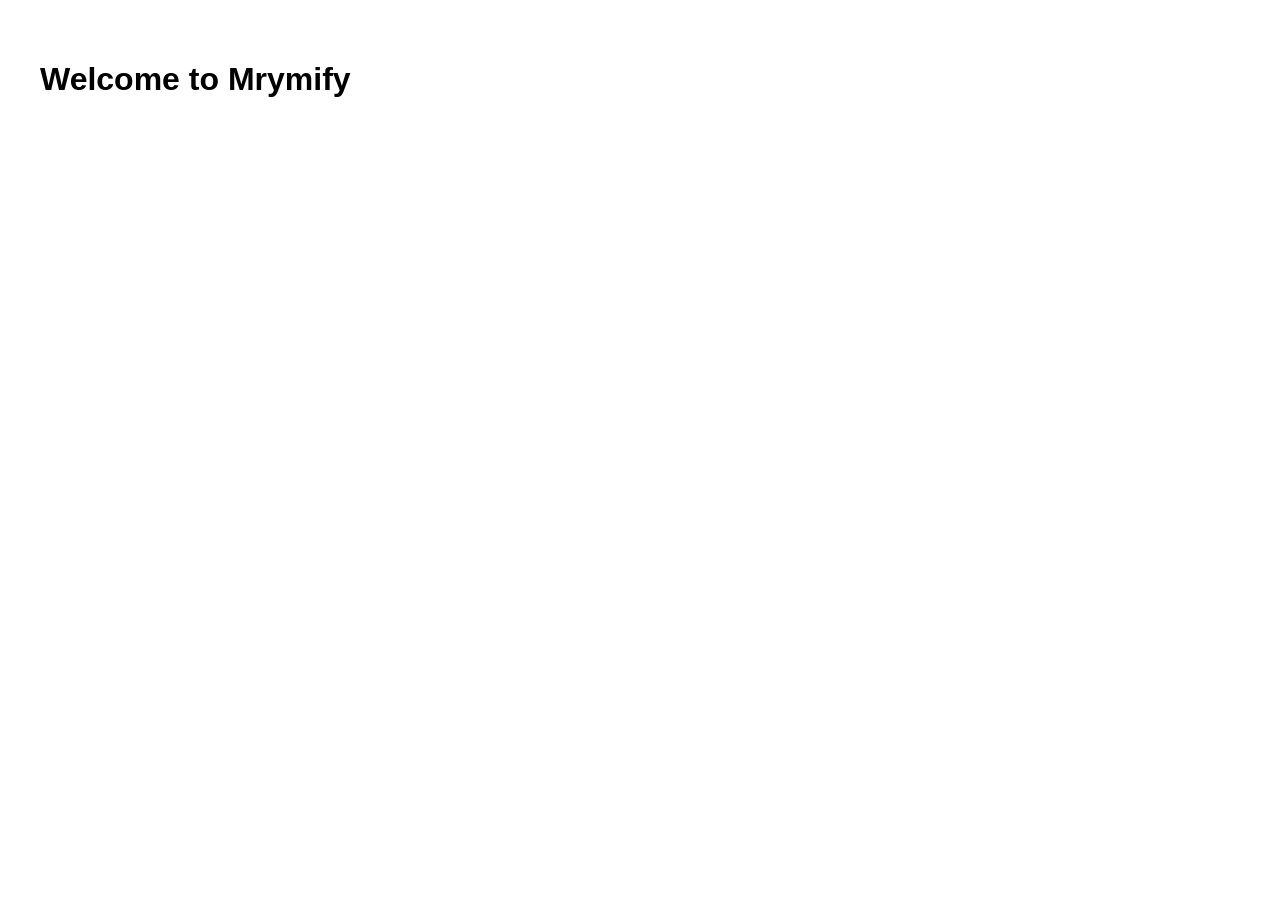
==== index.html @ 19f140ef "initial website structure" ====
<!DOCTYPE html>
<html lang="en">
<head>
    <meta charset="UTF-8">
    <meta name="viewport" content="width=device-width, initial-scale=1.0">
    <title>Mrymify</title>

    <link rel="stylesheet" href="css/style.css">
</head>

<body>

    <h1>Welcome to Mrymify</h1>

    <script src="js/main.js"></script>
</body>
</html>
---- css/style.css ----
body {
    font-family: Arial, sans-serif;
    margin: 0;
    padding: 40px;
}
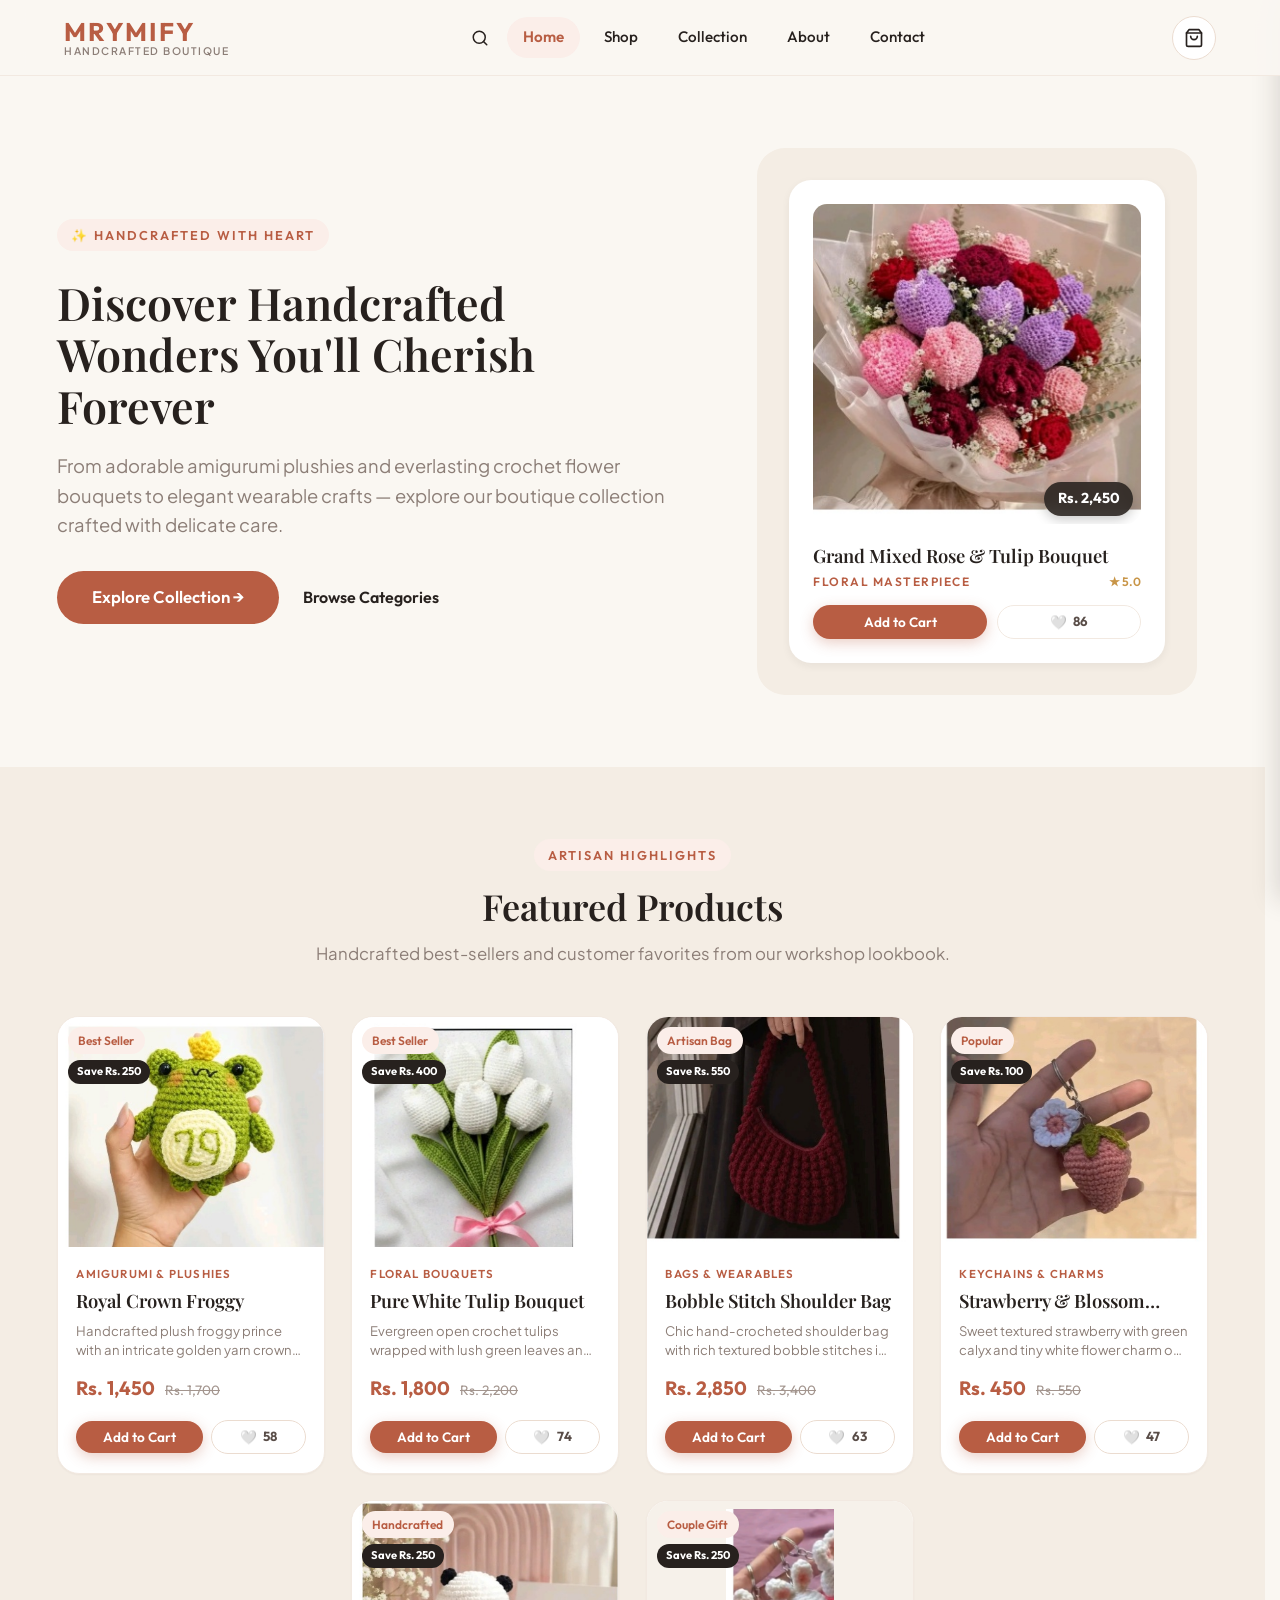
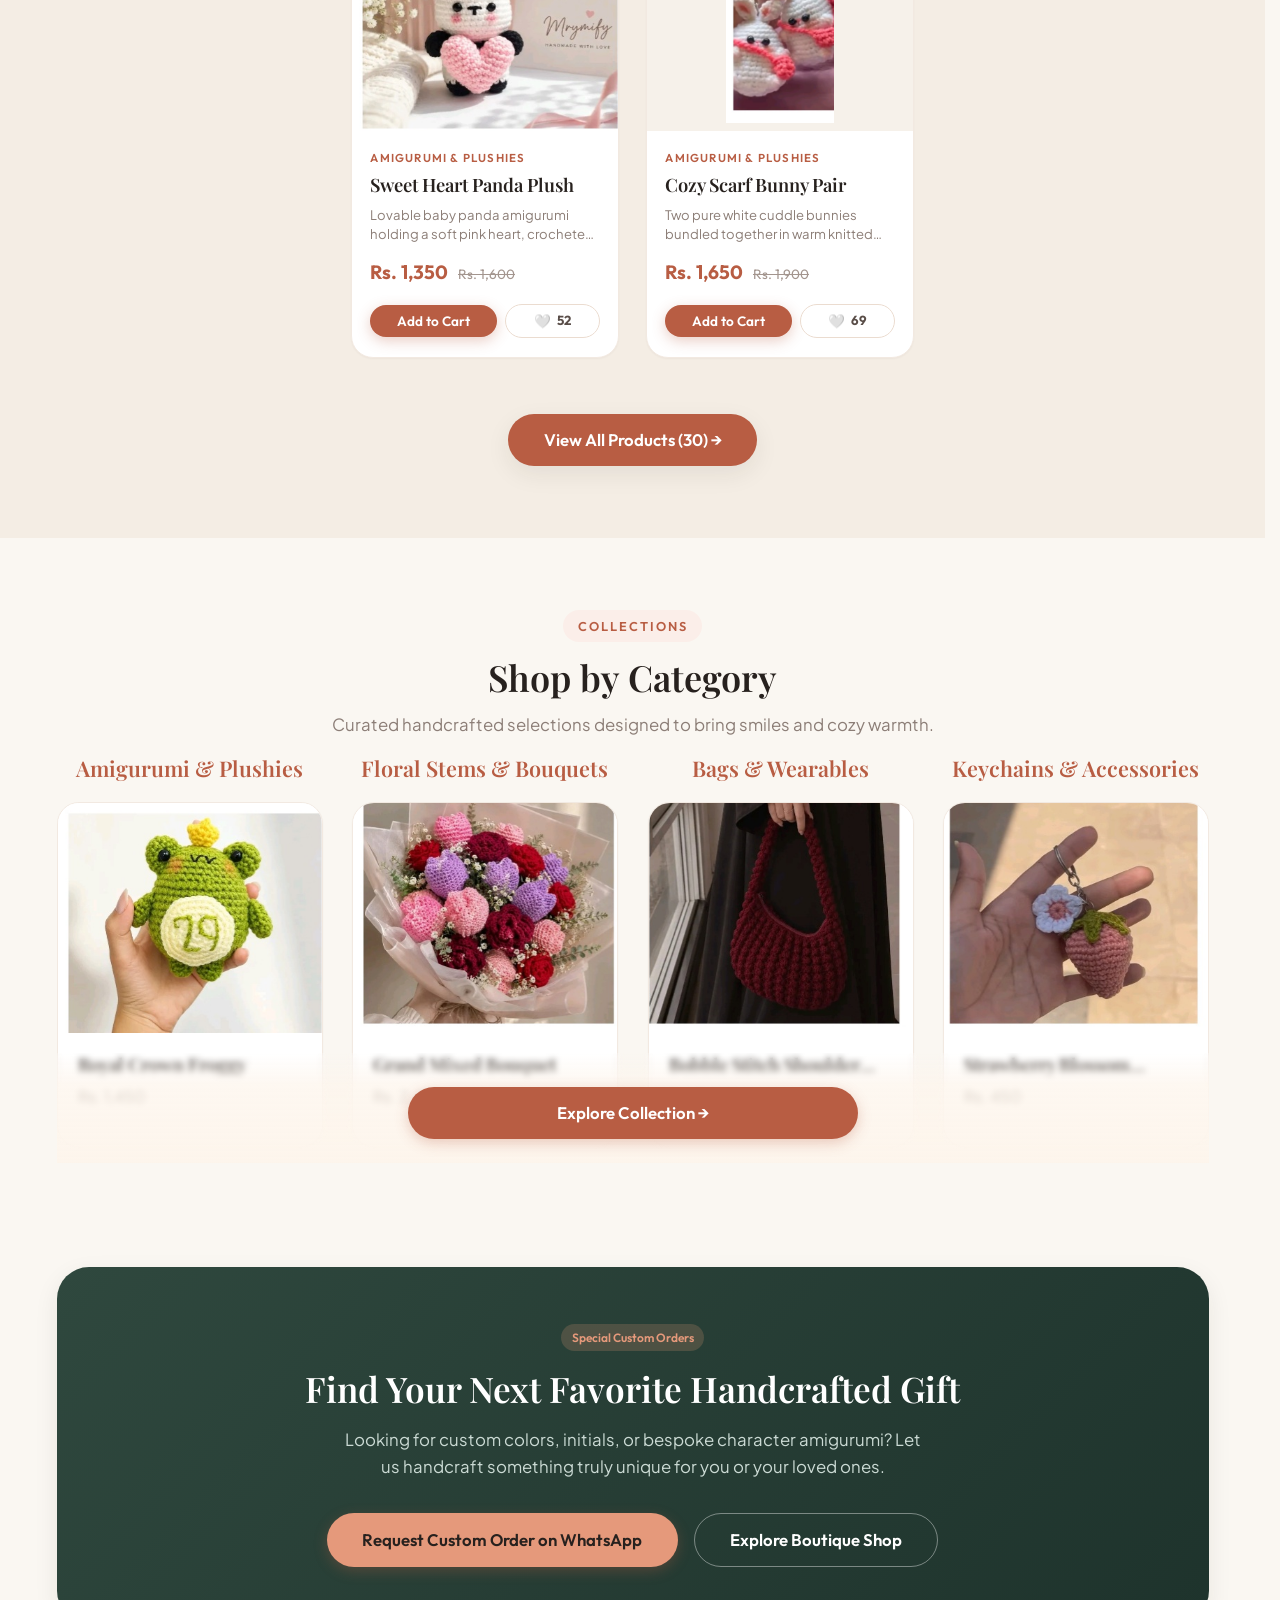
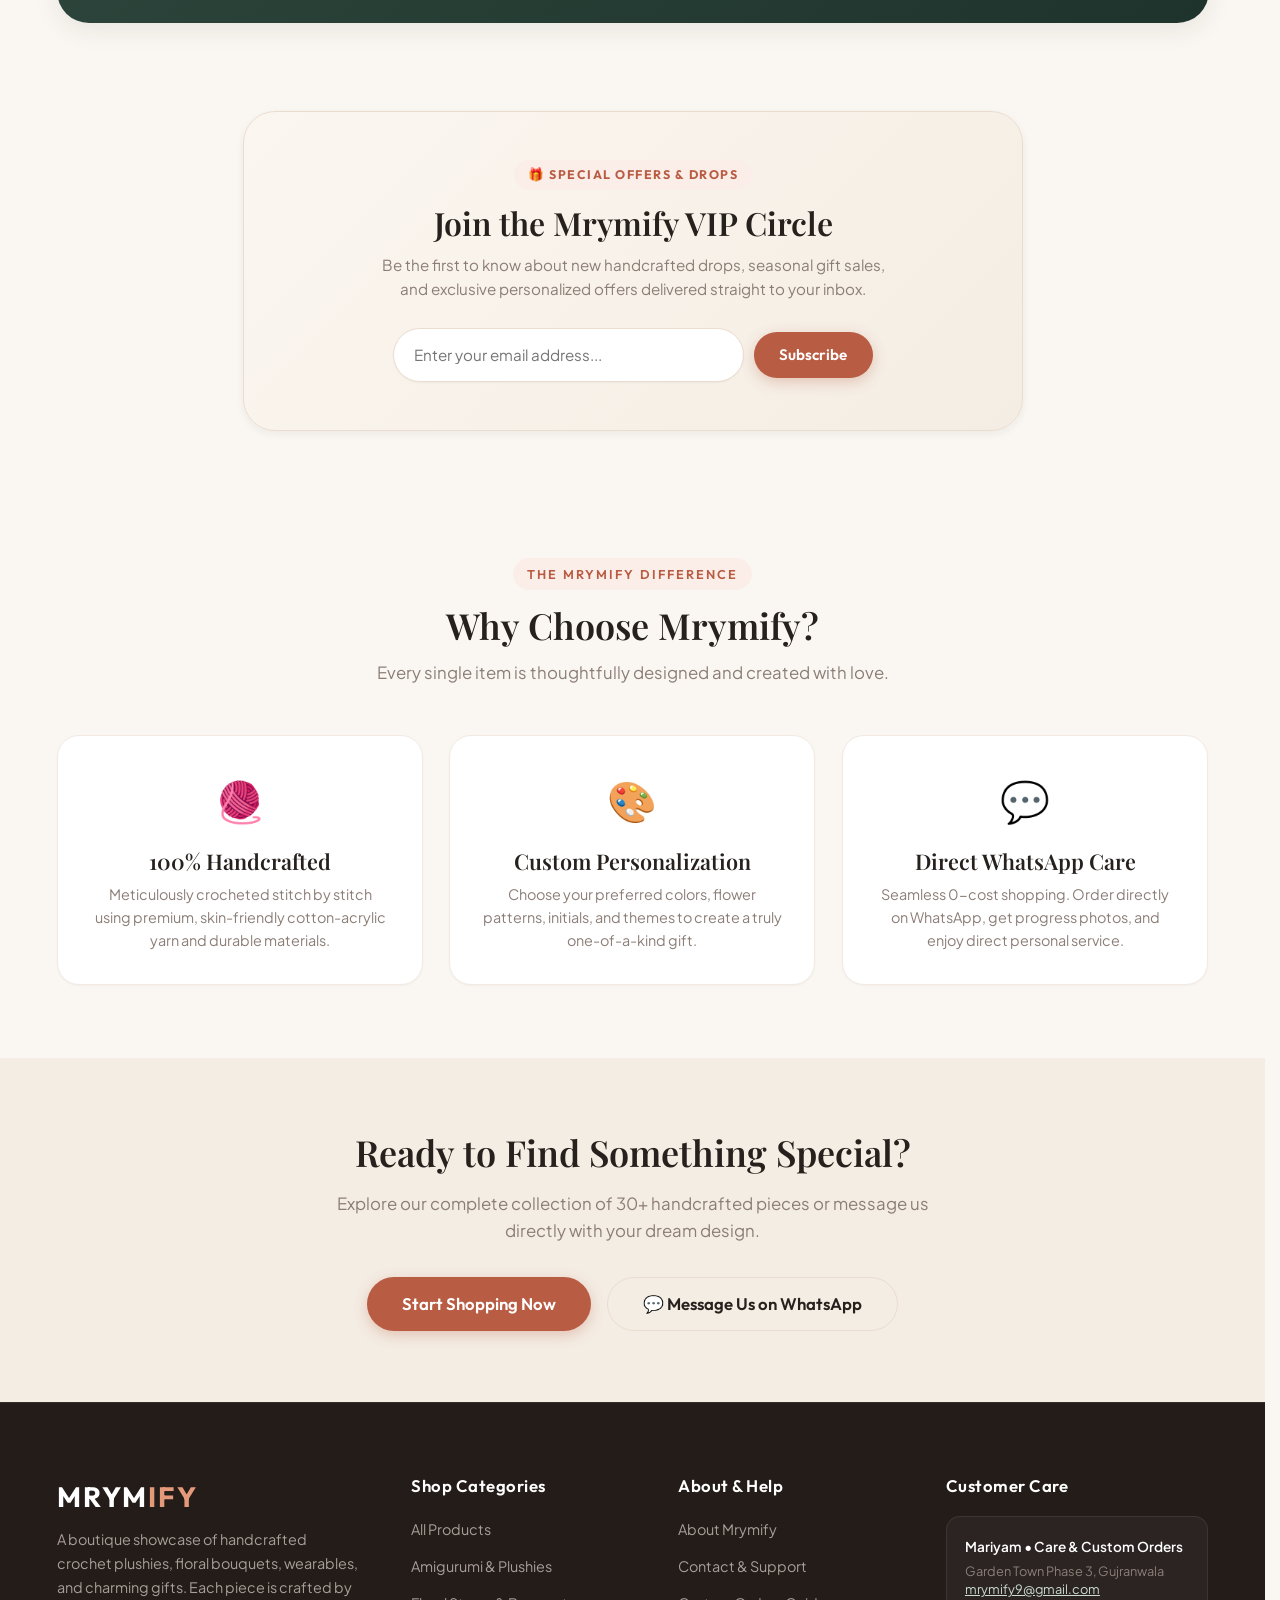
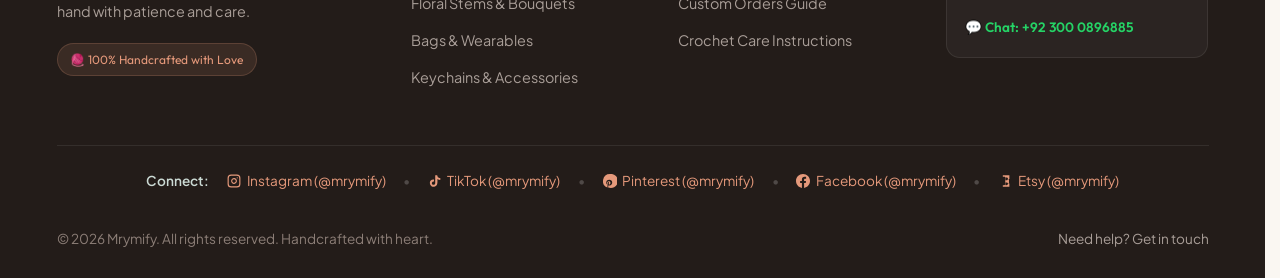
==== commit 9a977d88: "Complete Mrymify Boutique website: 30 handcrafted products, responsive catalog, cart & checkout, dyn" ====
--- a/index.html
+++ b/index.html
@@ -3,15 +3,494 @@
 <head>
     <meta charset="UTF-8">
     <meta name="viewport" content="width=device-width, initial-scale=1.0">
-    <title>Mrymify</title>
-
+    <meta name="description" content="Mrymify - Handcrafted boutique featuring crochet plushies, amigurumi, floral bouquets, wearable accessories, and charming handmade gifts.">
+    <title>Mrymify | Handcrafted Boutique & Crochet Art</title>
+
+    <!-- Google Fonts Preconnect -->
+    <link rel="preconnect" href="https://fonts.googleapis.com">
+    <link rel="preconnect" href="https://fonts.gstatic.com" crossorigin>
+    <link href="https://fonts.googleapis.com/css2?family=Outfit:wght@400;500;600;700&family=Playfair+Display:ital,wght@0,500;0,600;0,700;1,400&family=Plus+Jakarta+Sans:wght@400;500;600;700&display=swap" rel="stylesheet">
+
+    <!-- Stylesheets -->
     <link rel="stylesheet" href="css/style.css">
+    <link rel="stylesheet" href="css/navbar.css">
 </head>
-
 <body>
 
-    <h1>Welcome to Mrymify</h1>
-
+    <!-- Shared Navigation Bar (Mounted via js/components/navbar.js) -->
+    <div id="navbar-container"></div>
+
+    <!-- Main Content Area -->
+    <main id="main-content" class="site-main">
+
+        <!-- =================================================================
+             1. Hero Section (Details on Left, Showcase Product on Right)
+             ================================================================= -->
+        <section id="hero-section" class="section hero-skeleton" aria-label="Hero Introduction">
+            <div class="container">
+                <div class="hero-grid">
+                    <!-- Left: Details & Actions -->
+                    <div class="hero-text-content">
+                        <span class="section-tag">✨ Handcrafted with Heart</span>
+                        <h1 class="section-title font-heading" style="font-size: 2.8rem; line-height: 1.15; margin: 0.75rem 0 1.25rem;">
+                            Discover Handcrafted Wonders You'll Cherish Forever
+                        </h1>
+                        <p class="section-description" style="font-size: 1.15rem; margin-bottom: 2rem;">
+                            From adorable amigurumi plushies and everlasting crochet flower bouquets to elegant wearable crafts &mdash;  explore our boutique collection crafted with delicate care.
+                        </p>
+                        <div class="hero-actions" style="display: flex; gap: 1.5rem; align-items: center; flex-wrap: wrap;">
+                            <a href="shop.html" class="btn btn-primary btn-lg" style="box-shadow: none;">Explore Collection &rarr;</a>
+                            <a href="#categories-section" style="font-family: var(--font-brand); font-weight: 600; color: var(--color-text-main); text-decoration: none; transition: color 0.2s;" onmouseover="this.style.color='var(--color-primary)'" onmouseout="this.style.color='var(--color-text-main)'">Browse Categories</a>
+                        </div>
+                    </div>
+
+                    <!-- Right: Showcase Product Spotlight -->
+                    <div class="hero-showcase-container">
+                        <div class="hero-showcase-card" style="background-color: var(--color-surface-soft); border: none; box-shadow: none; padding: 2rem; border-radius: 28px;">
+                            
+                            <!-- Injected Product (Expanded to fill the container) -->
+                            <div style="background-color: var(--color-surface); border-radius: var(--radius-lg); padding: 1.5rem; box-shadow: var(--shadow-sm); width: 100%;">
+                                <div class="showcase-image-frame" style="border-radius: var(--radius-md); margin-bottom: 1.25rem; height: 320px;">
+                                    <img 
+                                        src="images/products/09_Grand_Mixed_Rose_Tulip_Bouquet.png" 
+                                        alt="Grand Mixed Rose & Tulip Bouquet" 
+                                        class="showcase-image" 
+                                        width="378" 
+                                        height="332"
+                                    />
+                                    <div class="showcase-price-floating" style="bottom: 8px; right: 8px; font-size: 0.9rem;">Rs. 2,450</div>
+                                </div>
+                                <div class="showcase-content" style="padding: 0;">
+                                    <h3 class="showcase-title" style="font-size: 1.15rem; margin-bottom: 0.25rem;">Grand Mixed Rose & Tulip Bouquet</h3>
+                                    <div style="display: flex; justify-content: space-between; align-items: center; margin-bottom: 0.85rem;">
+                                        <span class="showcase-category" style="margin: 0;">Floral Masterpiece</span>
+                                        <span class="showcase-rating" style="font-size: 0.75rem;">★ 5.0</span>
+                                    </div>
+                                    <div class="showcase-actions">
+                                        <button class="btn btn-primary btn-sm" onclick="MrymifyProducts.handleAddToCart('prod-09')">
+                                            Add to Cart
+                                        </button>
+                                        <button class="btn btn-outline btn-sm btn-like" data-like-btn="prod-09" onclick="MrymifyProducts.handleLike('prod-09', event)" title="Like product" style="border-color: var(--color-border-light);">
+                                            <span class="heart-icon">🤍</span>
+                                            <span class="like-count">86</span>
+                                        </button>
+                                    </div>
+                                </div>
+                            </div>
+
+                        </div>
+                    </div>
+                </div>
+            </div>
+        </section>
+
+        <!-- =================================================================
+             2. Featured Products Section (Last 2 Centered in the Middle)
+             ================================================================= -->
+        <section id="featured-products-section" class="section section-soft" aria-label="Featured Products">
+            <div class="container">
+                <div class="section-header">
+                    <span class="section-tag">Artisan Highlights</span>
+                    <h2 class="section-title">Featured Products</h2>
+                    <p class="section-description">
+                        Handcrafted best-sellers and customer favorites from our workshop lookbook.
+                    </p>
+                </div>
+
+                <!-- Featured Products Grid (Centered Alignment for Last Two Products) -->
+                <div class="featured-products-grid">
+                    <!-- Product 1: Royal Crown Froggy -->
+                    <article class="product-card" data-category="amigurumi" data-id="prod-01">
+                        <div class="product-card-img-wrap">
+                            <img src="images/products/01_Royal_Crown_Froggy.png" alt="Royal Crown Froggy" class="product-card-img" width="378" height="331" loading="lazy" />
+                            <div class="product-card-badges">
+                                <span class="badge badge-primary">Best Seller</span>
+                                <span class="product-discount-badge">Save Rs. 250</span>
+                            </div>
+                        </div>
+                        <div class="product-card-content">
+                            <span class="product-card-category">Amigurumi & Plushies</span>
+                            <h3 class="product-card-title">Royal Crown Froggy</h3>
+                            <p class="product-card-desc">Handcrafted plush froggy prince with an intricate golden yarn crown and adorable rosy cheeks.</p>
+                            <div class="product-card-pricing">
+                                <span class="product-price-current">Rs. 1,450</span>
+                                <span class="product-price-original">Rs. 1,700</span>
+                            </div>
+                            <div class="product-card-actions">
+                                <button class="btn btn-primary btn-sm btn-add-cart" onclick="MrymifyProducts.handleAddToCart('prod-01')">
+                                    <span>Add to Cart</span>
+                                </button>
+                                <button class="btn btn-outline btn-sm btn-like" data-like-btn="prod-01" onclick="MrymifyProducts.handleLike('prod-01', event)" title="Like product">
+                                    <span class="heart-icon">🤍</span>
+                                    <span class="like-count">58</span>
+                                </button>
+                            </div>
+                        </div>
+                    </article>
+
+                    <!-- Product 2: Pure White Tulip Bouquet -->
+                    <article class="product-card" data-category="floral" data-id="prod-07">
+                        <div class="product-card-img-wrap">
+                            <img src="images/products/07_Pure_White_Tulip_Bouquet.png" alt="Pure White Tulip Bouquet" class="product-card-img" width="378" height="331" loading="lazy" />
+                            <div class="product-card-badges">
+                                <span class="badge badge-primary">Best Seller</span>
+                                <span class="product-discount-badge">Save Rs. 400</span>
+                            </div>
+                        </div>
+                        <div class="product-card-content">
+                            <span class="product-card-category">Floral Bouquets</span>
+                            <h3 class="product-card-title">Pure White Tulip Bouquet</h3>
+                            <p class="product-card-desc">Evergreen open crochet tulips wrapped with lush green leaves and tied with elegant satin ribbon.</p>
+                            <div class="product-card-pricing">
+                                <span class="product-price-current">Rs. 1,800</span>
+                                <span class="product-price-original">Rs. 2,200</span>
+                            </div>
+                            <div class="product-card-actions">
+                                <button class="btn btn-primary btn-sm btn-add-cart" onclick="MrymifyProducts.handleAddToCart('prod-07')">
+                                    <span>Add to Cart</span>
+                                </button>
+                                <button class="btn btn-outline btn-sm btn-like" data-like-btn="prod-07" onclick="MrymifyProducts.handleLike('prod-07', event)" title="Like product">
+                                    <span class="heart-icon">🤍</span>
+                                    <span class="like-count">74</span>
+                                </button>
+                            </div>
+                        </div>
+                    </article>
+
+                    <!-- Product 3: Bobble Stitch Shoulder Bag -->
+                    <article class="product-card" data-category="wearables" data-id="prod-15">
+                        <div class="product-card-img-wrap">
+                            <img src="images/products/15_Bobble_Stitch_Shoulder_Bag.png" alt="Bobble Stitch Shoulder Bag" class="product-card-img" width="378" height="332" loading="lazy" />
+                            <div class="product-card-badges">
+                                <span class="badge badge-primary">Artisan Bag</span>
+                                <span class="product-discount-badge">Save Rs. 550</span>
+                            </div>
+                        </div>
+                        <div class="product-card-content">
+                            <span class="product-card-category">Bags & Wearables</span>
+                            <h3 class="product-card-title">Bobble Stitch Shoulder Bag</h3>
+                            <p class="product-card-desc">Chic hand-crocheted shoulder bag with rich textured bobble stitches in warm terracotta brown.</p>
+                            <div class="product-card-pricing">
+                                <span class="product-price-current">Rs. 2,850</span>
+                                <span class="product-price-original">Rs. 3,400</span>
+                            </div>
+                            <div class="product-card-actions">
+                                <button class="btn btn-primary btn-sm btn-add-cart" onclick="MrymifyProducts.handleAddToCart('prod-15')">
+                                    <span>Add to Cart</span>
+                                </button>
+                                <button class="btn btn-outline btn-sm btn-like" data-like-btn="prod-15" onclick="MrymifyProducts.handleLike('prod-15', event)" title="Like product">
+                                    <span class="heart-icon">🤍</span>
+                                    <span class="like-count">63</span>
+                                </button>
+                            </div>
+                        </div>
+                    </article>
+
+                    <!-- Product 4: Strawberry & Blossom Keyring -->
+                    <article class="product-card" data-category="keychains" data-id="prod-20">
+                        <div class="product-card-img-wrap">
+                            <img src="images/products/20_Strawberry_Blossom_Keyring.png" alt="Strawberry & Blossom Keyring" class="product-card-img" width="378" height="332" loading="lazy" />
+                            <div class="product-card-badges">
+                                <span class="badge badge-primary">Popular</span>
+                                <span class="product-discount-badge">Save Rs. 100</span>
+                            </div>
+                        </div>
+                        <div class="product-card-content">
+                            <span class="product-card-category">Keychains & Charms</span>
+                            <h3 class="product-card-title">Strawberry & Blossom Keyring</h3>
+                            <p class="product-card-desc">Sweet textured strawberry with green calyx and tiny white flower charm on a gold keyring.</p>
+                            <div class="product-card-pricing">
+                                <span class="product-price-current">Rs. 450</span>
+                                <span class="product-price-original">Rs. 550</span>
+                            </div>
+                            <div class="product-card-actions">
+                                <button class="btn btn-primary btn-sm btn-add-cart" onclick="MrymifyProducts.handleAddToCart('prod-20')">
+                                    <span>Add to Cart</span>
+                                </button>
+                                <button class="btn btn-outline btn-sm btn-like" data-like-btn="prod-20" onclick="MrymifyProducts.handleLike('prod-20', event)" title="Like product">
+                                    <span class="heart-icon">🤍</span>
+                                    <span class="like-count">47</span>
+                                </button>
+                            </div>
+                        </div>
+                    </article>
+
+                    <!-- Product 5: Sweet Heart Panda Plush (Centered in Middle of Row 2) -->
+                    <article class="product-card" data-category="amigurumi" data-id="prod-02">
+                        <div class="product-card-img-wrap">
+                            <img src="images/products/02_Sweet_Heart_Panda_Plush.png" alt="Sweet Heart Panda Plush" class="product-card-img" width="378" height="331" loading="lazy" />
+                            <div class="product-card-badges">
+                                <span class="badge badge-primary">Handcrafted</span>
+                                <span class="product-discount-badge">Save Rs. 250</span>
+                            </div>
+                        </div>
+                        <div class="product-card-content">
+                            <span class="product-card-category">Amigurumi & Plushies</span>
+                            <h3 class="product-card-title">Sweet Heart Panda Plush</h3>
+                            <p class="product-card-desc">Lovable baby panda amigurumi holding a soft pink heart, crocheted using skin-friendly yarn.</p>
+                            <div class="product-card-pricing">
+                                <span class="product-price-current">Rs. 1,350</span>
+                                <span class="product-price-original">Rs. 1,600</span>
+                            </div>
+                            <div class="product-card-actions">
+                                <button class="btn btn-primary btn-sm btn-add-cart" onclick="MrymifyProducts.handleAddToCart('prod-02')">
+                                    <span>Add to Cart</span>
+                                </button>
+                                <button class="btn btn-outline btn-sm btn-like" data-like-btn="prod-02" onclick="MrymifyProducts.handleLike('prod-02', event)" title="Like product">
+                                    <span class="heart-icon">🤍</span>
+                                    <span class="like-count">52</span>
+                                </button>
+                            </div>
+                        </div>
+                    </article>
+
+                    <!-- Product 6: Cozy Scarf Bunny Pair (Centered in Middle of Row 2) -->
+                    <article class="product-card" data-category="amigurumi" data-id="prod-06">
+                        <div class="product-card-img-wrap">
+                            <img src="images/products/06_Cozy_Scarf_Bunny_Pair.png" alt="Cozy Scarf Bunny Pair" class="product-card-img" width="252" height="498" loading="lazy" />
+                            <div class="product-card-badges">
+                                <span class="badge badge-primary">Couple Gift</span>
+                                <span class="product-discount-badge">Save Rs. 250</span>
+                            </div>
+                        </div>
+                        <div class="product-card-content">
+                            <span class="product-card-category">Amigurumi & Plushies</span>
+                            <h3 class="product-card-title">Cozy Scarf Bunny Pair</h3>
+                            <p class="product-card-desc">Two pure white cuddle bunnies bundled together in warm knitted winter scarves.</p>
+                            <div class="product-card-pricing">
+                                <span class="product-price-current">Rs. 1,650</span>
+                                <span class="product-price-original">Rs. 1,900</span>
+                            </div>
+                            <div class="product-card-actions">
+                                <button class="btn btn-primary btn-sm btn-add-cart" onclick="MrymifyProducts.handleAddToCart('prod-06')">
+                                    <span>Add to Cart</span>
+                                </button>
+                                <button class="btn btn-outline btn-sm btn-like" data-like-btn="prod-06" onclick="MrymifyProducts.handleLike('prod-06', event)" title="Like product">
+                                    <span class="heart-icon">🤍</span>
+                                    <span class="like-count">69</span>
+                                </button>
+                            </div>
+                        </div>
+                    </article>
+                </div>
+
+                <!-- "View All Products &rarr;" Button Under Featured Section -->
+                <div style="text-align: center; margin-top: 3.5rem;">
+                    <a href="shop.html" class="btn btn-primary btn-lg" style="box-shadow: var(--shadow-md);">
+                        <span>View All Products (30) &rarr;</span>
+                    </a>
+                </div>
+            </div>
+        </section>
+
+        <!-- =================================================================
+             3. Collections Theme (Tabbed Gallery)
+             ================================================================= -->
+        <section id="categories-section" class="section" aria-label="Shop by Category">
+            <div class="container">
+                <div class="section-header" style="margin-bottom: 1rem;">
+                    <span class="section-tag">Collections</span>
+                    <h2 class="section-title">Shop by Category</h2>
+                    <p class="section-description">
+                        Curated handcrafted selections designed to bring smiles and cozy warmth.
+                    </p>
+                </div>
+
+                <div class="collections-teaser-wrapper" style="position: relative; overflow: hidden; padding-bottom: 1rem;">
+                    <div class="category-grid" style="display: grid; grid-template-columns: repeat(auto-fit, minmax(240px, 1fr)); gap: 30px;">
+                        
+                        <!-- Col 1: Amigurumi -->
+                        <div class="category-teaser-col">
+                            <h3 class="category-teaser-title" style="text-align: center; font-family: var(--font-heading); color: var(--color-primary); font-size: 1.35rem; margin-bottom: 1.25rem;">Amigurumi & Plushies</h3>
+                            <article class="product-card">
+                                <div class="product-card-img-wrap">
+                                    <img src="images/products/01_Royal_Crown_Froggy.png" class="product-card-img" alt="Amigurumi" />
+                                </div>
+                                <div class="product-card-content" style="padding: 1.25rem;">
+                                    <h4 class="product-card-title">Royal Crown Froggy</h4>
+                                    <div class="product-card-pricing">Rs. 1,450</div>
+                                </div>
+                            </article>
+                        </div>
+                        
+                        <!-- Col 2: Floral -->
+                        <div class="category-teaser-col">
+                            <h3 class="category-teaser-title" style="text-align: center; font-family: var(--font-heading); color: var(--color-primary); font-size: 1.35rem; margin-bottom: 1.25rem;">Floral Stems & Bouquets</h3>
+                            <article class="product-card">
+                                <div class="product-card-img-wrap">
+                                    <img src="images/products/09_Grand_Mixed_Rose_Tulip_Bouquet.png" class="product-card-img" alt="Floral" />
+                                </div>
+                                <div class="product-card-content" style="padding: 1.25rem;">
+                                    <h4 class="product-card-title">Grand Mixed Bouquet</h4>
+                                    <div class="product-card-pricing">Rs. 2,450</div>
+                                </div>
+                            </article>
+                        </div>
+                        
+                        <!-- Col 3: Wearables -->
+                        <div class="category-teaser-col">
+                            <h3 class="category-teaser-title" style="text-align: center; font-family: var(--font-heading); color: var(--color-primary); font-size: 1.35rem; margin-bottom: 1.25rem;">Bags & Wearables</h3>
+                            <article class="product-card">
+                                <div class="product-card-img-wrap">
+                                    <img src="images/products/15_Bobble_Stitch_Shoulder_Bag.png" class="product-card-img" alt="Wearables" />
+                                </div>
+                                <div class="product-card-content" style="padding: 1.25rem;">
+                                    <h4 class="product-card-title">Bobble Stitch Shoulder Bag</h4>
+                                    <div class="product-card-pricing">Rs. 2,850</div>
+                                </div>
+                            </article>
+                        </div>
+                        
+                        <!-- Col 4: Keychains -->
+                        <div class="category-teaser-col">
+                            <h3 class="category-teaser-title" style="text-align: center; font-family: var(--font-heading); color: var(--color-primary); font-size: 1.35rem; margin-bottom: 1.25rem;">Keychains & Accessories</h3>
+                            <article class="product-card">
+                                <div class="product-card-img-wrap">
+                                    <img src="images/products/20_Strawberry_Blossom_Keyring.png" class="product-card-img" alt="Keychains" />
+                                </div>
+                                <div class="product-card-content" style="padding: 1.25rem;">
+                                    <h4 class="product-card-title">Strawberry Blossom Keyring</h4>
+                                    <div class="product-card-pricing">Rs. 450</div>
+                                </div>
+                            </article>
+                        </div>
+
+                    </div>
+
+                    <!-- Unified Global Blur Overlay -->
+                    <a href="categories.html" class="global-blur-overlay">
+                        <span class="btn btn-primary btn-lg explore-btn-wide">Explore Collection &rarr;</span>
+                    </a>
+                </div>
+            </div>
+        </section>
+
+        <!-- =================================================================
+             4. Promotional Banner (Special Custom Orders)
+             ================================================================= -->
+        <section id="promotional-banner" class="section" style="padding: 2rem 0;" aria-label="Special Promotion">
+            <div class="container">
+                <div style="background: linear-gradient(135deg, var(--color-secondary) 0%, #1e332c 100%); color: #ffffff; border-radius: var(--radius-xl); padding: 3.5rem 2.5rem; text-align: center; box-shadow: var(--shadow-md);">
+                    <span class="badge" style="background: rgba(229, 153, 123, 0.2); color: var(--color-accent); margin-bottom: 1rem;">Special Custom Orders</span>
+                    <h2 class="font-heading" style="color: #ffffff; font-size: 2.2rem; margin-bottom: 1rem;">
+                        Find Your Next Favorite Handcrafted Gift
+                    </h2>
+                    <p style="color: #cbdad4; max-width: 580px; margin: 0 auto 2rem; font-size: 1.05rem;">
+                        Looking for custom colors, initials, or bespoke character amigurumi? Let us handcraft something truly unique for you or your loved ones.
+                    </p>
+                    <div style="display: flex; gap: 1rem; justify-content: center; flex-wrap: wrap;">
+                        <a href="https://wa.me/923000896885?text=Hello%20Mariyam!%20I%20want%20to%20order%20a%20custom%20crochet%20item%20from%20Mrymify." target="_blank" rel="noopener noreferrer" class="btn btn-primary btn-lg" style="background-color: var(--color-accent); color: #27211e;">
+                            Request Custom Order on WhatsApp
+                        </a>
+                        <a href="shop.html" class="btn btn-outline btn-lg" style="border-color: rgba(255,255,255,0.4); color: #ffffff;">
+                            Explore Boutique Shop
+                        </a>
+                    </div>
+                </div>
+            </div>
+        </section>
+
+        <!-- =================================================================
+             5. VIP Newsletter & Offers Signup Box (Email Collector)
+             ================================================================= -->
+        <section class="section newsletter-section" aria-label="Newsletter Subscription">
+            <div class="container">
+                <div class="newsletter-card">
+                    <span class="newsletter-badge">🎁  Special Offers & Drops</span>
+                    <h2 class="font-heading newsletter-title">Join the Mrymify VIP Circle</h2>
+                    <p class="newsletter-desc">
+                        Be the first to know about new handcrafted drops, seasonal gift sales, and exclusive personalized offers delivered straight to your inbox.
+                    </p>
+                    <form id="newsletter-form" class="newsletter-form">
+                        <input 
+                            type="email" 
+                            id="newsletter-email" 
+                            class="newsletter-input" 
+                            placeholder="Enter your email address..." 
+                            required 
+                        />
+                        <button type="submit" class="btn btn-primary newsletter-btn">
+                            <span>Subscribe</span>
+                        </button>
+                    </form>
+                    <div id="newsletter-msg" class="newsletter-success-msg">
+                        ✨ Thank you! You're on the VIP list. Welcome to Mrymify!
+                    </div>
+                </div>
+            </div>
+        </section>
+
+        <!-- =================================================================
+             6. Why Choose Mrymify (Trust Section)
+             ================================================================= -->
+        <section id="why-choose-us" class="section" aria-label="Why Choose Mrymify">
+            <div class="container">
+                <div class="section-header">
+                    <span class="section-tag">The Mrymify Difference</span>
+                    <h2 class="section-title">Why Choose Mrymify?</h2>
+                    <p class="section-description">
+                        Every single item is thoughtfully designed and created with love.
+                    </p>
+                </div>
+
+                <div class="products-grid" style="grid-template-columns: repeat(auto-fit, minmax(280px, 1fr));">
+                    <div class="product-card" style="padding: 2rem; text-align: center; align-items: center;">
+                        <span style="font-size: 2.5rem; margin-bottom: 1rem;">🧶</span>
+                        <h3 class="font-heading" style="font-size: 1.35rem; margin-bottom: 0.5rem;">100% Handcrafted</h3>
+                        <p style="font-size: 0.9rem; color: var(--color-text-muted); line-height: 1.6;">
+                            Meticulously crocheted stitch by stitch using premium, skin-friendly cotton-acrylic yarn and durable materials.
+                        </p>
+                    </div>
+                    <div class="product-card" style="padding: 2rem; text-align: center; align-items: center;">
+                        <span style="font-size: 2.5rem; margin-bottom: 1rem;">🎨</span>
+                        <h3 class="font-heading" style="font-size: 1.35rem; margin-bottom: 0.5rem;">Custom Personalization</h3>
+                        <p style="font-size: 0.9rem; color: var(--color-text-muted); line-height: 1.6;">
+                            Choose your preferred colors, flower patterns, initials, and themes to create a truly one-of-a-kind gift.
+                        </p>
+                    </div>
+                    <div class="product-card" style="padding: 2rem; text-align: center; align-items: center;">
+                        <span style="font-size: 2.5rem; margin-bottom: 1rem;">💬</span>
+                        <h3 class="font-heading" style="font-size: 1.35rem; margin-bottom: 0.5rem;">Direct WhatsApp Care</h3>
+                        <p style="font-size: 0.9rem; color: var(--color-text-muted); line-height: 1.6;">
+                            Seamless 0-cost shopping. Order directly on WhatsApp, get progress photos, and enjoy direct personal service.
+                        </p>
+                    </div>
+                </div>
+            </div>
+        </section>
+
+        <!-- =================================================================
+             7. Call to Action
+             ================================================================= -->
+        <section id="call-to-action" class="section section-soft" style="text-align: center;" aria-label="Call to Action">
+            <div class="container">
+                <div style="max-width: 620px; margin: 0 auto;">
+                    <h2 class="section-title font-heading" style="margin-bottom: 1rem;">Ready to Find Something Special?</h2>
+                    <p class="section-description" style="margin-bottom: 2rem;">
+                        Explore our complete collection of 30+ handcrafted pieces or message us directly with your dream design.
+                    </p>
+                    <div style="display: flex; gap: 1rem; justify-content: center; flex-wrap: wrap;">
+                        <a href="shop.html" class="btn btn-primary btn-lg">Start Shopping Now</a>
+                        <a href="https://wa.me/923000896885?text=Hello%20Mariyam!%20I%20have%20an%20inquiry%20about%20your%20handcrafted%20pieces." target="_blank" rel="noopener noreferrer" class="btn btn-outline btn-lg">
+                            💬 Message Us on WhatsApp
+                        </a>
+                    </div>
+                </div>
+            </div>
+        </section>
+
+    </main>
+
+    <!-- Shared Footer (Mounted via js/components/footer.js) -->
+    <div id="footer-container"></div>
+
+    <!-- Scripts -->
+    <script src="js/components/navbar.js"></script>
+    <script src="js/components/footer.js"></script>
+    <script src="js/products.js"></script>
     <script src="js/main.js"></script>
 </body>
-</html>+</html>
+
+
+
--- a/css/style.css
+++ b/css/style.css
@@ -1,5 +1,1099 @@
+/* ==========================================================================
+   MRYMIFY - Global Design System & Styles
+   Artisanal Handcrafted Boutique E-Commerce
+   ========================================================================== */
+
+@import url('https://fonts.googleapis.com/css2?family=Outfit:wght@400;500;600;700&family=Playfair+Display:ital,wght@0,500;0,600;0,700;1,400&family=Plus+Jakarta+Sans:wght@400;500;600;700&display=swap');
+
+:root {
+    /* Color Palette */
+    --color-primary: #b85d43;          /* Warm Terracotta */
+    --color-primary-hover: #a04e36;
+    --color-primary-light: #fbeee9;
+    --color-primary-faint: rgba(184, 93, 67, 0.08);
+
+    --color-secondary: #2f483e;        /* Deep Eucalyptus Pine */
+    --color-secondary-hover: #22372f;
+    --color-secondary-light: #edf3f0;
+
+    --color-accent: #e5997b;           /* Soft Apricot / Peach */
+    --color-gold: #c89547;
+
+    /* Backgrounds & Surfaces */
+    --color-bg: #faf7f2;               /* Warm Linen Ivory */
+    --color-surface: #ffffff;
+    --color-surface-soft: #f4ede4;
+    --color-surface-alt: #fdfbf8;
+
+    /* Typography Colors */
+    --color-text-main: #27211e;        /* Deep Espresso */
+    --color-text-body: #594d48;
+    --color-text-muted: #8c7e77;
+    --color-text-light: #fefdfb;
+
+    /* Borders & Dividers */
+    --color-border: #ebdcd0;
+    --color-border-light: #f2e9e1;
+
+    /* Typography Families */
+    --font-heading: 'Playfair Display', Georgia, serif;
+    --font-brand: 'Outfit', sans-serif;
+    --font-body: 'Plus Jakarta Sans', system-ui, -apple-system, BlinkMacSystemFont, sans-serif;
+
+    /* Shadows */
+    --shadow-xs: 0 1px 2px rgba(39, 33, 30, 0.04);
+    --shadow-sm: 0 3px 8px rgba(39, 33, 30, 0.06);
+    --shadow-md: 0 8px 24px rgba(39, 33, 30, 0.08);
+    --shadow-lg: 0 16px 36px rgba(39, 33, 30, 0.12);
+    --shadow-drawer: -4px 0 24px rgba(39, 33, 30, 0.15);
+
+    /* Radii */
+    --radius-xs: 4px;
+    --radius-sm: 8px;
+    --radius-md: 14px;
+    --radius-lg: 22px;
+    --radius-xl: 32px;
+    --radius-full: 9999px;
+
+    /* Transitions */
+    --transition-fast: 0.15s ease;
+    --transition-base: 0.25s cubic-bezier(0.2, 0.8, 0.2, 1);
+    --transition-smooth: 0.4s cubic-bezier(0.16, 1, 0.3, 1);
+
+    /* Layout Constraints */
+    --container-max: 1200px;
+    --container-padding: 1.5rem;
+    --navbar-height: 76px;
+}
+
+/* ==========================================================================
+   CSS Reset & Base Rules
+   ========================================================================== */
+*, *::before, *::after {
+    box-sizing: border-box;
+    margin: 0;
+    padding: 0;
+}
+
+html {
+    scroll-behavior: smooth;
+    scrollbar-gutter: stable;
+    overflow-y: scroll;
+    -webkit-text-size-adjust: 100%;
+}
+
 body {
-    font-family: Arial, sans-serif;
-    margin: 0;
-    padding: 40px;
+    font-family: var(--font-body);
+    font-size: 16px;
+    line-height: 1.6;
+    color: var(--color-text-body);
+    background-color: var(--color-bg);
+    min-height: 100vh;
+    display: flex;
+    flex-direction: column;
+    overflow-x: hidden;
+    -webkit-font-smoothing: antialiased;
+    -moz-osx-font-smoothing: grayscale;
+}
+
+img, svg {
+    display: block;
+    max-width: 100%;
+    height: auto;
+}
+
+a {
+    color: inherit;
+    text-decoration: none;
+    transition: color var(--transition-fast);
+}
+
+button, input, select, textarea {
+    font: inherit;
+    color: inherit;
+    border: none;
+    background: none;
+    outline: none;
+}
+
+button {
+    cursor: pointer;
+    user-select: none;
+}
+
+ul, ol {
+    list-style: none;
+}
+
+/* ==========================================================================
+   Typography Utilities
+   ========================================================================== */
+h1, h2, h3, h4, h5, h6 {
+    font-family: var(--font-heading);
+    color: var(--color-text-main);
+    line-height: 1.25;
+    font-weight: 600;
+}
+
+.font-brand {
+    font-family: var(--font-brand);
+}
+
+.font-heading {
+    font-family: var(--font-heading);
+}
+
+/* ==========================================================================
+   Layout Containers
+   ========================================================================== */
+.container {
+    width: 100%;
+    max-width: var(--container-max);
+    margin-left: auto;
+    margin-right: auto;
+    padding-left: var(--container-padding);
+    padding-right: var(--container-padding);
+}
+
+/* ==========================================================================
+   Mobile-App Horizontal Swipe & Tab Transitions (Zero-Jitter Hardware Accelerated)
+   ========================================================================== */
+@keyframes appSlideInRight {
+    0% {
+        opacity: 0;
+        transform: translate3d(24px, 0, 0);
+    }
+    100% {
+        opacity: 1;
+        transform: translate3d(0, 0, 0);
+    }
+}
+
+@keyframes appSlideInLeft {
+    0% {
+        opacity: 0;
+        transform: translate3d(-24px, 0, 0);
+    }
+    100% {
+        opacity: 1;
+        transform: translate3d(0, 0, 0);
+    }
+}
+
+@keyframes appSlideOutLeft {
+    0% {
+        opacity: 1;
+        transform: translate3d(0, 0, 0);
+    }
+    100% {
+        opacity: 0;
+        transform: translate3d(-20px, 0, 0);
+    }
+}
+
+@keyframes appSlideOutRight {
+    0% {
+        opacity: 1;
+        transform: translate3d(0, 0, 0);
+    }
+    100% {
+        opacity: 0;
+        transform: translate3d(20px, 0, 0);
+    }
+}
+
+.site-main {
+    flex: 1 0 auto;
+    padding-top: var(--navbar-height);
+    overflow-x: hidden;
+    position: relative;
+    /* Static site-main has NO permanent transform, ensuring sticky positioning and text subpixels remain razor sharp */
+}
+
+/* Transitions are applied dynamically and removed cleanly upon animationend */
+.site-main.page-slide-in-right {
+    animation: appSlideInRight 0.28s cubic-bezier(0.22, 1, 0.36, 1) both;
+    will-change: transform, opacity;
+}
+
+.site-main.page-slide-in-left {
+    animation: appSlideInLeft 0.28s cubic-bezier(0.22, 1, 0.36, 1) both;
+    will-change: transform, opacity;
+}
+
+.site-main.page-slide-out-left {
+    animation: appSlideOutLeft 0.16s cubic-bezier(0.4, 0, 1, 1) both;
+    will-change: transform, opacity;
+}
+
+.site-main.page-slide-out-right {
+    animation: appSlideOutRight 0.16s cubic-bezier(0.4, 0, 1, 1) both;
+    will-change: transform, opacity;
+}
+
+/* ==========================================================================
+   Smooth Scroll Reveal Animations
+   ========================================================================== */
+.reveal-fade {
+    opacity: 0;
+    transform: translateY(20px);
+    transition: opacity 0.65s cubic-bezier(0.16, 1, 0.3, 1), transform 0.65s cubic-bezier(0.16, 1, 0.3, 1);
+    will-change: opacity, transform;
+}
+
+.reveal-fade.is-revealed {
+    opacity: 1;
+    transform: translateY(0);
+}
+
+.delay-1 { transition-delay: 0.08s; }
+.delay-2 { transition-delay: 0.16s; }
+.delay-3 { transition-delay: 0.24s; }
+
+/* Section Spacing */
+.section {
+    padding: 4.5rem 0;
+    position: relative;
+}
+
+.section-soft {
+    background-color: var(--color-surface-soft);
+}
+
+.section-white {
+    background-color: var(--color-surface);
+}
+
+.section-header {
+    text-align: center;
+    max-width: 680px;
+    margin: 0 auto 3rem;
+}
+
+.section-tag {
+    display: inline-block;
+    font-family: var(--font-brand);
+    font-size: 0.8rem;
+    font-weight: 600;
+    text-transform: uppercase;
+    letter-spacing: 2px;
+    color: var(--color-primary);
+    background-color: var(--color-primary-light);
+    padding: 0.35rem 0.9rem;
+    border-radius: var(--radius-full);
+    margin-bottom: 0.85rem;
+}
+
+.section-title {
+    font-size: 2.25rem;
+    margin-bottom: 0.75rem;
+}
+
+.section-description {
+    font-size: 1.05rem;
+    color: var(--color-text-muted);
+}
+
+/* ==========================================================================
+   Button System
+   ========================================================================== */
+.btn {
+    display: inline-flex;
+    align-items: center;
+    justify-content: center;
+    gap: 0.5rem;
+    padding: 0.75rem 1.6rem;
+    font-family: var(--font-brand);
+    font-size: 0.95rem;
+    font-weight: 600;
+    border-radius: var(--radius-full);
+    transition: all var(--transition-base);
+    text-align: center;
+    white-space: nowrap;
+    line-height: 1.2;
+}
+
+.btn-primary {
+    background-color: var(--color-primary);
+    color: #ffffff;
+    box-shadow: 0 4px 14px rgba(184, 93, 67, 0.3);
+}
+
+.btn-primary:hover {
+    background-color: var(--color-primary-hover);
+    transform: translateY(-2px);
+    box-shadow: 0 6px 20px rgba(184, 93, 67, 0.4);
+    color: #ffffff;
+}
+
+.btn-secondary {
+    background-color: var(--color-secondary);
+    color: #ffffff;
+}
+
+.btn-secondary:hover {
+    background-color: var(--color-secondary-hover);
+    transform: translateY(-2px);
+    color: #ffffff;
+}
+
+.btn-outline {
+    background-color: transparent;
+    color: var(--color-text-main);
+    border: 1.5px solid var(--color-border);
+}
+
+.btn-outline:hover {
+    border-color: var(--color-primary);
+    color: var(--color-primary);
+    background-color: var(--color-primary-light);
+}
+
+.btn-sm {
+    padding: 0.5rem 1.1rem;
+    font-size: 0.85rem;
+}
+
+.btn-lg {
+    padding: 1rem 2.2rem;
+    font-size: 1.05rem;
+}
+
+/* ==========================================================================
+   Badges & Pills
+   ========================================================================== */
+.badge {
+    display: inline-flex;
+    align-items: center;
+    font-size: 0.75rem;
+    font-weight: 600;
+    font-family: var(--font-brand);
+    padding: 0.25rem 0.65rem;
+    border-radius: var(--radius-full);
+}
+
+.badge-primary {
+    background: var(--color-primary-light);
+    color: var(--color-primary);
+}
+
+.badge-secondary {
+    background: var(--color-secondary-light);
+    color: var(--color-secondary);
+}
+
+/* ==========================================================================
+   Hero Section Layout
+   ========================================================================== */
+.hero-grid {
+    display: grid;
+    grid-template-columns: 1.15fr 0.85fr;
+    gap: 4rem;
+    align-items: center;
+    min-height: 500px;
+}
+
+.hero-text-content {
+    max-width: 650px;
+}
+
+@media (max-width: 992px) {
+    .hero-grid {
+        grid-template-columns: 1fr;
+        text-align: center;
+        gap: 3rem;
+    }
+    
+    .hero-text-content {
+        margin: 0 auto;
+    }
+    
+    .hero-actions {
+        justify-content: center;
+    }
+}
+
+/* ==========================================================================
+   Hero Showcase Spotlight (Pixel & Resolution Optimized)
+   ========================================================================== */
+.hero-showcase-container {
+    display: flex;
+    justify-content: center;
+    align-items: center;
+    width: 100%;
+}
+
+.hero-showcase-card {
+    background: var(--color-surface);
+    border-radius: var(--radius-xl);
+    border: 1px solid var(--color-border);
+    box-shadow: var(--shadow-lg);
+    width: 100%;
+    max-width: 440px; /* Aligns with screenshot aesthetic */
+    overflow: hidden;
+    position: relative;
+    transition: transform var(--transition-base), box-shadow var(--transition-base);
+}
+
+.hero-showcase-card:hover {
+    transform: translateY(-4px);
+    box-shadow: 0 20px 40px rgba(39, 33, 30, 0.14);
+}
+
+.showcase-header-bar {
+    display: flex;
+    align-items: center;
+    justify-content: space-between;
+    padding: 0.85rem 1.25rem;
+    background-color: var(--color-surface-soft);
+    border-bottom: 1px solid var(--color-border-light);
+}
+
+.showcase-spotlight-pill {
+    display: inline-flex;
+    align-items: center;
+    gap: 0.35rem;
+    font-size: 0.75rem;
+    font-family: var(--font-brand);
+    font-weight: 700;
+    text-transform: uppercase;
+    letter-spacing: 1px;
+    color: var(--color-primary);
+}
+
+.showcase-rating {
+    display: inline-flex;
+    align-items: center;
+    gap: 0.25rem;
+    font-size: 0.8rem;
+    font-weight: 600;
+    color: var(--color-gold);
+    font-family: var(--font-brand);
+}
+
+.showcase-image-frame {
+    width: 100%;
+    height: 280px;
+    background-color: #f7f3ed;
+    position: relative;
+    overflow: hidden;
+    display: flex;
+    align-items: center;
+    justify-content: center;
+}
+
+.showcase-image {
+    width: 100%;
+    height: 100%;
+    object-fit: cover;
+    object-position: center;
+    image-rendering: -webkit-optimize-contrast;
+    transition: transform var(--transition-smooth);
+}
+
+.hero-showcase-card:hover .showcase-image {
+    transform: scale(1.04);
+}
+
+.showcase-price-floating {
+    position: absolute;
+    bottom: 12px;
+    right: 12px;
+    background: rgba(39, 33, 30, 0.88);
+    backdrop-filter: blur(8px);
+    -webkit-backdrop-filter: blur(8px);
+    color: #ffffff;
+    font-family: var(--font-brand);
+    font-weight: 700;
+    font-size: 1rem;
+    padding: 0.35rem 0.85rem;
+    border-radius: var(--radius-full);
+    box-shadow: 0 4px 12px rgba(0, 0, 0, 0.2);
+}
+
+.showcase-content {
+    padding: 1.25rem;
+}
+
+.showcase-category {
+    font-size: 0.75rem;
+    font-family: var(--font-brand);
+    font-weight: 600;
+    text-transform: uppercase;
+    letter-spacing: 1.5px;
+    color: var(--color-primary);
+    margin-bottom: 0.3rem;
+}
+
+.showcase-title {
+    font-family: var(--font-heading);
+    font-size: 1.35rem;
+    line-height: 1.3;
+    color: var(--color-text-main);
+    margin-bottom: 0.5rem;
+}
+
+.showcase-desc {
+    font-size: 0.85rem;
+    line-height: 1.5;
+    color: var(--color-text-muted);
+    margin-bottom: 1.15rem;
+}
+
+.showcase-actions {
+    display: grid;
+    grid-template-columns: 1.2fr 1fr;
+    gap: 0.6rem;
+}
+
+/* ==========================================================================
+   Product Cards & Grid Architecture
+   ========================================================================== */
+.products-grid {
+    display: grid;
+    grid-template-columns: repeat(4, 1fr);
+    gap: 1.65rem;
+}
+
+.product-card {
+    background-color: var(--color-surface);
+    border: 1px solid var(--color-border-light);
+    border-radius: var(--radius-lg);
+    overflow: hidden;
+    display: flex;
+    flex-direction: column;
+    box-shadow: var(--shadow-xs);
+    transition: transform var(--transition-base), box-shadow var(--transition-base), border-color var(--transition-base);
+    position: relative;
+}
+
+.product-card:hover {
+    transform: translateY(-5px);
+    box-shadow: var(--shadow-md);
+    border-color: var(--color-border);
+}
+/* ==========================================================================
+   Unified Category Global Blur Effect
+   ========================================================================== */
+.global-blur-overlay {
+    position: absolute;
+    bottom: 0;
+    left: 0;
+    width: 100%;
+    height: 110px; /* Covers a very lil part of image */
+    background: linear-gradient(to top, rgba(253, 245, 236, 1) 0%, rgba(253, 245, 236, 0.75) 70%, rgba(253, 245, 236, 0) 100%);
+    backdrop-filter: blur(3px); /* Lowered blur so text shows a bit */
+    -webkit-backdrop-filter: blur(3px);
+    display: flex;
+    align-items: flex-end;
+    justify-content: center;
+    padding-bottom: 1.5rem;
+    z-index: 20;
+    pointer-events: auto;
+    text-decoration: none;
+    color: inherit;
+    cursor: pointer;
+}
+
+.explore-btn-wide {
+    box-shadow: 0 4px 14px rgba(184, 93, 67, 0.3);
+    width: 50%;
+    max-width: 450px;
+    min-width: 300px;
+    text-align: center;
+    background-color: var(--color-primary);
+    color: #ffffff;
+    transition: all var(--transition-base);
+}
+
+.global-blur-overlay:hover .explore-btn-wide,
+.explore-btn-wide:hover {
+    transform: translateY(-2px);
+    background-color: var(--color-primary-hover);
+    box-shadow: 0 6px 20px rgba(184, 93, 67, 0.4);
+    color: #ffffff;
+}
+.product-card-img-wrap {
+    width: 100%;
+    height: 230px;
+    background-color: #f7f3ed;
+    position: relative;
+    overflow: hidden;
+    display: flex;
+    align-items: center;
+    justify-content: center;
+}
+
+.product-card-img {
+    width: 100%;
+    height: 100%;
+    object-fit: cover;
+    object-position: center;
+    image-rendering: -webkit-optimize-contrast;
+    transition: transform var(--transition-base);
+}
+
+/* Portrait aspect-ratio compensation for non-square items */
+.product-card[data-id="prod-06"] .product-card-img,
+.product-card[data-id="prod-21"] .product-card-img,
+.product-card[data-id="prod-22"] .product-card-img,
+.product-card[data-id="prod-23"] .product-card-img {
+    object-fit: contain;
+    padding: 0.5rem;
+    background-color: #f6f1ea;
+}
+
+.product-card:hover .product-card-img {
+    transform: scale(1.05);
+}
+
+.product-card-badges {
+    position: absolute;
+    top: 10px;
+    left: 10px;
+    display: flex;
+    flex-direction: column;
+    gap: 0.35rem;
+    align-items: flex-start;
+    z-index: 2;
+    pointer-events: none;
+}
+
+.product-discount-badge {
+    background-color: #27211e;
+    color: #ffffff;
+    font-size: 0.7rem;
+    font-family: var(--font-brand);
+    font-weight: 700;
+    padding: 0.2rem 0.55rem;
+    border-radius: var(--radius-full);
+}
+
+.product-card-content {
+    padding: 1.15rem;
+    display: flex;
+    flex-direction: column;
+    flex: 1 0 auto;
+}
+
+.product-card-category {
+    font-size: 0.72rem;
+    font-family: var(--font-brand);
+    font-weight: 600;
+    text-transform: uppercase;
+    letter-spacing: 1.2px;
+    color: var(--color-primary);
+    margin-bottom: 0.35rem;
+}
+
+.product-card-title {
+    font-family: var(--font-heading);
+    font-size: 1.15rem;
+    line-height: 1.35;
+    color: var(--color-text-main);
+    margin-bottom: 0.4rem;
+    display: -webkit-box;
+    -webkit-line-clamp: 1;
+    line-clamp: 1;
+    -webkit-box-orient: vertical;
+    overflow: hidden;
+}
+
+.product-card-desc {
+    font-size: 0.82rem;
+    line-height: 1.45;
+    color: var(--color-text-muted);
+    margin-bottom: 0.9rem;
+    display: -webkit-box;
+    -webkit-line-clamp: 2;
+    line-clamp: 2;
+    -webkit-box-orient: vertical;
+    overflow: hidden;
+}
+
+.product-card-pricing {
+    display: flex;
+    align-items: baseline;
+    gap: 0.6rem;
+    margin-top: auto;
+    margin-bottom: 1rem;
+}
+
+.product-price-current {
+    font-family: var(--font-brand);
+    font-size: 1.2rem;
+    font-weight: 700;
+    color: var(--color-primary);
+}
+
+.product-price-original {
+    font-family: var(--font-brand);
+    font-size: 0.85rem;
+    color: #a3958e;
+    text-decoration: line-through;
+}
+
+.product-card-actions {
+    display: grid;
+    grid-template-columns: 1.35fr 1fr;
+    gap: 0.5rem;
+    align-items: center;
+}
+
+.btn-like {
+    display: inline-flex;
+    align-items: center;
+    justify-content: center;
+    gap: 0.4rem;
+    padding: 0.5rem 0.75rem;
+    font-size: 0.85rem;
+    font-weight: 600;
+    font-family: var(--font-brand);
+    color: var(--color-text-body);
+    background-color: var(--color-surface);
+    border: 1.5px solid var(--color-border);
+    border-radius: var(--radius-full);
+    cursor: pointer;
+    transition: all var(--transition-fast);
+}
+
+.btn-like:hover {
+    border-color: #f28b82;
+    background-color: #fff8f7;
+    color: #d93025;
+}
+
+.btn-like.liked {
+    border-color: #e53935;
+    background-color: #ffebee;
+    color: #c62828;
+}
+
+.btn-like.heart-bump {
+    animation: heartPulse 0.3s ease;
+}
+
+@keyframes heartPulse {
+    0% { transform: scale(1); }
+    50% { transform: scale(1.18); }
+    100% { transform: scale(1); }
+}
+
+.like-count {
+    font-size: 0.82rem;
+    font-weight: 700;
+}
+
+/* ==========================================================================
+   Featured Products Centered Grid (Row 2 Centered)
+   ========================================================================== */
+.featured-products-grid {
+    display: flex;
+    flex-wrap: wrap;
+    justify-content: center;
+    gap: 1.65rem;
+}
+
+.featured-products-grid .product-card {
+    flex: 0 1 calc(25% - 1.25rem);
+    min-width: 260px;
+    max-width: 285px;
+}
+
+/* ==========================================================================
+   VIP Email Newsletter / Offers Signup Box
+   ========================================================================== */
+.newsletter-section {
+    padding: 3.5rem 0;
+}
+
+.newsletter-card {
+    background: linear-gradient(135deg, #fbf6f0 0%, #f4ede3 100%);
+    border: 1px solid var(--color-border);
+    border-radius: var(--radius-xl);
+    padding: 3rem 2rem;
+    text-align: center;
+    box-shadow: var(--shadow-sm);
+    max-width: 780px;
+    margin: 0 auto;
+}
+
+.newsletter-badge {
+    display: inline-block;
+    font-family: var(--font-brand);
+    font-size: 0.78rem;
+    font-weight: 700;
+    text-transform: uppercase;
+    letter-spacing: 1.5px;
+    color: var(--color-primary);
+    background-color: var(--color-primary-light);
+    padding: 0.3rem 0.85rem;
+    border-radius: var(--radius-full);
+    margin-bottom: 0.85rem;
+}
+
+.newsletter-title {
+    font-size: 2rem;
+    color: var(--color-text-main);
+    margin-bottom: 0.6rem;
+}
+
+.newsletter-desc {
+    font-size: 0.95rem;
+    color: var(--color-text-muted);
+    max-width: 520px;
+    margin: 0 auto 1.75rem;
+    line-height: 1.55;
+}
+
+.newsletter-form {
+    display: flex;
+    align-items: center;
+    justify-content: center;
+    gap: 0.6rem;
+    max-width: 480px;
+    margin: 0 auto;
+    flex-wrap: wrap;
+}
+
+.newsletter-input {
+    flex: 1 1 280px;
+    padding: 0.85rem 1.25rem;
+    border-radius: var(--radius-full);
+    border: 1.5px solid var(--color-border);
+    background-color: #ffffff;
+    font-size: 0.95rem;
+    font-family: var(--font-body);
+    color: var(--color-text-main);
+    box-shadow: var(--shadow-xs);
+    transition: border-color var(--transition-fast);
+}
+
+.newsletter-input:focus {
+    border-color: var(--color-primary);
+}
+
+.newsletter-btn {
+    padding: 0.85rem 1.6rem;
+}
+
+.newsletter-success-msg {
+    display: none;
+    margin-top: 1rem;
+    font-family: var(--font-brand);
+    font-weight: 600;
+    color: #2e7d32;
+    font-size: 0.95rem;
+}
+
+
+/* ==========================================================================
+   Filter Pills Bar (For Other Products Catalog)
+   ========================================================================== */
+.catalog-filters {
+    display: flex;
+    align-items: center;
+    justify-content: center;
+    flex-wrap: wrap;
+    gap: 0.6rem;
+    margin-bottom: 2.5rem;
+}
+
+.filter-pill {
+    padding: 0.5rem 1.2rem;
+    font-family: var(--font-brand);
+    font-size: 0.88rem;
+    font-weight: 600;
+    border-radius: var(--radius-full);
+    border: 1px solid var(--color-border);
+    background-color: var(--color-surface);
+    color: var(--color-text-body);
+    cursor: pointer;
+    transition: all var(--transition-fast);
+}
+
+.filter-pill:hover {
+    border-color: var(--color-primary);
+    color: var(--color-primary);
+}
+
+.filter-pill.active {
+    background-color: var(--color-primary);
+    border-color: var(--color-primary);
+    color: #ffffff;
+    box-shadow: 0 4px 12px rgba(184, 93, 67, 0.25);
+}
+
+/* ==========================================================================
+   Cart Floating Toast Notification
+   ========================================================================== */
+.cart-toast {
+    position: fixed;
+    bottom: 24px;
+    right: 24px;
+    background-color: #27211e;
+    color: #ffffff;
+    padding: 0.85rem 1.4rem;
+    border-radius: var(--radius-full);
+    display: inline-flex;
+    align-items: center;
+    gap: 0.75rem;
+    font-family: var(--font-brand);
+    font-size: 0.9rem;
+    box-shadow: var(--shadow-lg);
+    z-index: 10000;
+    opacity: 0;
+    transform: translateY(20px);
+    pointer-events: none;
+    transition: opacity 0.3s ease, transform 0.3s ease;
+}
+
+.cart-toast.show {
+    opacity: 1;
+    transform: translateY(0);
+}
+
+.cart-toast span {
+    display: inline-flex;
+    align-items: center;
+    justify-content: center;
+    width: 22px;
+    height: 22px;
+    border-radius: var(--radius-full);
+    background-color: var(--color-primary);
+    color: #ffffff;
+    font-size: 0.75rem;
+    font-weight: bold;
+}
+
+/* ==========================================================================
+   Responsive Breakpoints
+   ========================================================================== */
+@media (max-width: 1199px) {
+    .products-grid {
+        grid-template-columns: repeat(3, 1fr);
+        gap: 1.4rem;
+    }
+}
+
+@media (max-width: 991px) {
+    :root {
+        --navbar-height: 70px;
+    }
+
+    .hero-grid {
+        grid-template-columns: 1fr;
+        text-align: center;
+        gap: 2.5rem;
+    }
+
+    .hero-actions {
+        justify-content: center;
+    }
+
+    .section {
+        padding: 3.5rem 0;
+    }
+
+    .section-title {
+        font-size: 1.85rem;
+    }
+
+    .products-grid {
+        grid-template-columns: repeat(2, 1fr);
+        gap: 1.25rem;
+    }
+}
+
+@media (max-width: 640px) {
+    :root {
+        --container-padding: 1.15rem;
+        --navbar-height: 64px;
+    }
+
+    .section {
+        padding: 2.75rem 0;
+    }
+
+    .section-title {
+        font-size: 1.6rem;
+    }
+
+    .hero-showcase-card {
+        max-width: 320px;
+    }
+
+    .showcase-image-frame {
+        height: 240px;
+    }
+
+    .products-grid {
+        grid-template-columns: 1fr;
+        gap: 1.25rem;
+    }
+
+    .product-card-img-wrap {
+        height: 210px;
+    }
+}
+
+/* ==========================================================================
+   Tabbed Gallery System (Collections Theme)
+   ========================================================================== */
+.tabs {
+    display: flex;
+    justify-content: center;
+    flex-wrap: wrap;
+    gap: 0.85rem;
+    margin: 2rem 0 3rem;
+}
+
+.tab-btn {
+    background: transparent;
+    border: 2px solid var(--color-primary);
+    padding: 0.6rem 1.4rem;
+    border-radius: var(--radius-full);
+    cursor: pointer;
+    font-weight: 600;
+    font-size: 0.95rem;
+    color: var(--color-primary);
+    font-family: var(--font-brand);
+    transition: all var(--transition-fast);
+}
+
+.tab-btn:hover, .tab-btn.active {
+    background: var(--color-primary);
+    color: #ffffff;
+    box-shadow: 0 4px 12px rgba(184, 93, 67, 0.25);
+}
+
+.gallery-grid {
+    display: flex;
+    flex-wrap: wrap;
+    justify-content: center;
+    gap: 1.65rem;
+}
+
+.gallery-grid .gallery-item {
+    flex: 0 1 calc(25% - 1.25rem);
+    min-width: 260px;
+    max-width: 285px;
+    display: none; /* Hidden by default for filtering */
+}
+
+.gallery-item.show {
+    display: flex; /* product cards use flex */
+}
+
+@media (max-width: 900px) {
+    .gallery-grid .gallery-item {
+        flex: 0 1 calc(33.333% - 1.25rem);
+    }
+}
+
+@media (max-width: 640px) {
+    .gallery-grid .gallery-item {
+        flex: 0 1 100%;
+        max-width: 100%;
+    }
 }
--- a/css/navbar.css
+++ b/css/navbar.css
@@ -0,0 +1,628 @@
+/* ==========================================================================
+   MRYMIFY - Navbar, Mobile Drawer & Footer Styles
+   ========================================================================== */
+
+/* ==========================================================================
+   Top Header & Navigation Bar
+   ========================================================================== */
+.site-header {
+    position: fixed;
+    top: 0;
+    left: 0;
+    width: 100%;
+    height: var(--navbar-height);
+    background-color: rgba(250, 247, 242, 0.92);
+    backdrop-filter: blur(12px);
+    -webkit-backdrop-filter: blur(12px);
+    border-bottom: 1px solid var(--color-border-light);
+    z-index: 1000;
+    transition: background-color var(--transition-base), box-shadow var(--transition-base), height var(--transition-base);
+}
+
+.site-header.scrolled {
+    background-color: rgba(255, 255, 255, 0.96);
+    box-shadow: var(--shadow-sm);
+    border-bottom-color: var(--color-border);
+}
+
+.nav-container {
+    height: 100%;
+    display: flex;
+    align-items: center;
+    justify-content: space-between;
+    gap: 1.5rem;
+}
+
+/* Brand Logo */
+.brand-logo {
+    display: flex;
+    flex-direction: column;
+    align-items: flex-start;
+    text-decoration: none;
+    line-height: 1;
+    z-index: 1001;
+}
+
+.brand-name {
+    font-family: var(--font-brand);
+    font-size: 1.6rem;
+    font-weight: 700;
+    letter-spacing: 2px;
+    color: var(--color-primary);
+    text-transform: uppercase;
+}
+
+.brand-tagline {
+    font-family: var(--font-body);
+    font-size: 0.65rem;
+    font-weight: 600;
+    letter-spacing: 1.5px;
+    text-transform: uppercase;
+    color: var(--color-text-muted);
+    margin-top: 2px;
+}
+
+/* Desktop Navigation Menu */
+.nav-links {
+    display: flex;
+    align-items: center;
+    gap: 0.5rem;
+}
+
+.nav-item {
+    position: relative;
+}
+
+.nav-link {
+    display: inline-flex;
+    align-items: center;
+    padding: 0.55rem 1rem;
+    font-family: var(--font-brand);
+    font-size: 0.95rem;
+    font-weight: 500;
+    color: var(--color-text-main);
+    border-radius: var(--radius-full);
+    transition: all var(--transition-fast);
+}
+
+.nav-link:hover {
+    color: var(--color-primary);
+    background-color: var(--color-primary-faint);
+}
+
+.nav-link.active {
+    color: var(--color-primary);
+    background-color: var(--color-primary-light);
+    font-weight: 600;
+}
+
+/* Nav Search Box (Beside Home Tab) */
+.nav-search-item {
+    display: flex;
+    align-items: center;
+}
+
+.nav-search-wrap {
+    position: relative;
+    display: flex;
+    align-items: center;
+}
+
+.nav-search-btn {
+    display: inline-flex;
+    align-items: center;
+    justify-content: center;
+    width: 38px;
+    height: 38px;
+    border-radius: var(--radius-full);
+    color: var(--color-text-main);
+    background-color: transparent;
+    border: 1px solid transparent;
+    cursor: pointer;
+    transition: all var(--transition-fast);
+}
+
+.nav-search-btn:hover,
+.nav-search-wrap.active .nav-search-btn {
+    color: var(--color-primary);
+    background-color: var(--color-primary-faint);
+    border-color: var(--color-border-light);
+}
+
+.search-icon-svg {
+    width: 18px;
+    height: 18px;
+}
+
+.nav-search-dropdown {
+    position: absolute;
+    top: calc(100% + 10px);
+    left: 0;
+    width: 290px;
+    background-color: var(--color-surface);
+    border: 1px solid var(--color-border);
+    border-radius: var(--radius-full);
+    box-shadow: var(--shadow-md);
+    padding: 0.3rem 0.4rem 0.3rem 1rem;
+    display: flex;
+    align-items: center;
+    gap: 0.5rem;
+    opacity: 0;
+    visibility: hidden;
+    transform: translateY(-8px);
+    transition: opacity var(--transition-base), transform var(--transition-base), visibility var(--transition-base);
+    z-index: 1050;
+}
+
+.nav-search-wrap.active .nav-search-dropdown {
+    opacity: 1;
+    visibility: visible;
+    transform: translateY(0);
+}
+
+.nav-search-input {
+    flex: 1;
+    font-size: 0.88rem;
+    font-family: var(--font-body);
+    color: var(--color-text-main);
+    background: transparent;
+}
+
+.nav-search-input::placeholder {
+    color: var(--color-text-muted);
+}
+
+.nav-search-submit-btn {
+    display: inline-flex;
+    align-items: center;
+    justify-content: center;
+    width: 32px;
+    height: 32px;
+    background-color: var(--color-primary);
+    color: #ffffff;
+    border-radius: var(--radius-full);
+    cursor: pointer;
+    transition: background-color var(--transition-fast);
+}
+
+.nav-search-submit-btn:hover {
+    background-color: var(--color-primary-hover);
+}
+
+/* Mobile Search Box */
+.mobile-search-box {
+    padding-bottom: 1.25rem;
+    margin-bottom: 1rem;
+    border-bottom: 1px solid var(--color-border-light);
+}
+
+.mobile-search-form {
+    display: flex;
+    align-items: center;
+    background-color: var(--color-surface-soft);
+    border: 1px solid var(--color-border);
+    border-radius: var(--radius-full);
+    padding: 0.3rem 0.75rem;
+}
+
+.mobile-search-input {
+    flex: 1;
+    font-size: 0.9rem;
+    color: var(--color-text-main);
+    background: transparent;
+}
+
+.mobile-search-btn {
+    font-size: 1rem;
+    cursor: pointer;
+    padding: 0 0.25rem;
+}
+
+
+/* Nav Actions (Cart & Mobile Toggle) */
+.nav-actions {
+    display: flex;
+    align-items: center;
+    gap: 0.75rem;
+}
+
+/* Cart Button */
+.cart-btn {
+    position: relative;
+    display: inline-flex;
+    align-items: center;
+    justify-content: center;
+    width: 44px;
+    height: 44px;
+    border-radius: var(--radius-full);
+    background-color: var(--color-surface);
+    border: 1px solid var(--color-border);
+    color: var(--color-text-main);
+    transition: all var(--transition-fast);
+    text-decoration: none;
+}
+
+.cart-btn:hover {
+    background-color: var(--color-primary-light);
+    border-color: var(--color-primary);
+    color: var(--color-primary);
+    transform: translateY(-1px);
+}
+
+.cart-icon {
+    width: 20px;
+    height: 20px;
+}
+
+.cart-badge {
+    position: absolute;
+    top: -4px;
+    right: -4px;
+    min-width: 20px;
+    height: 20px;
+    padding: 0 5px;
+    background-color: var(--color-primary);
+    color: #ffffff;
+    font-family: var(--font-brand);
+    font-size: 0.7rem;
+    font-weight: 700;
+    line-height: 20px;
+    text-align: center;
+    border-radius: var(--radius-full);
+    box-shadow: 0 2px 5px rgba(184, 93, 67, 0.4);
+    pointer-events: none;
+}
+
+/* Mobile Hamburger Toggle Button */
+.menu-toggle-btn {
+    display: none;
+    flex-direction: column;
+    justify-content: center;
+    align-items: center;
+    width: 44px;
+    height: 44px;
+    border-radius: var(--radius-sm);
+    background-color: var(--color-surface);
+    border: 1px solid var(--color-border);
+    cursor: pointer;
+    z-index: 1001;
+    transition: all var(--transition-fast);
+}
+
+.menu-toggle-btn:hover {
+    border-color: var(--color-primary);
+    background-color: var(--color-primary-faint);
+}
+
+.menu-toggle-btn .hamburger-bar {
+    width: 20px;
+    height: 2px;
+    background-color: var(--color-text-main);
+    border-radius: 2px;
+    transition: all var(--transition-base);
+}
+
+.menu-toggle-btn .hamburger-bar + .hamburger-bar {
+    margin-top: 5px;
+}
+
+/* Hamburger active transformation */
+.menu-toggle-btn.is-active .hamburger-bar:nth-child(1) {
+    transform: translateY(7px) rotate(45deg);
+}
+
+.menu-toggle-btn.is-active .hamburger-bar:nth-child(2) {
+    opacity: 0;
+}
+
+.menu-toggle-btn.is-active .hamburger-bar:nth-child(3) {
+    transform: translateY(-7px) rotate(-45deg);
+}
+
+/* ==========================================================================
+   Mobile Navigation Drawer & Backdrop
+   ========================================================================== */
+.nav-backdrop {
+    position: fixed;
+    top: 0;
+    left: 0;
+    width: 100vw;
+    height: 100vh;
+    background-color: rgba(39, 33, 30, 0.4);
+    backdrop-filter: blur(4px);
+    -webkit-backdrop-filter: blur(4px);
+    z-index: 998;
+    opacity: 0;
+    visibility: hidden;
+    transition: opacity var(--transition-base), visibility var(--transition-base);
+}
+
+.nav-backdrop.is-visible {
+    opacity: 1;
+    visibility: visible;
+}
+
+.mobile-nav-drawer {
+    position: fixed;
+    top: 0;
+    right: 0;
+    width: 82%;
+    max-width: 340px;
+    height: 100%;
+    background-color: var(--color-surface);
+    box-shadow: var(--shadow-drawer);
+    z-index: 999;
+    transform: translateX(100%);
+    transition: transform var(--transition-smooth);
+    display: flex;
+    flex-direction: column;
+    padding: 1.5rem;
+    overflow-y: auto;
+}
+
+.mobile-nav-drawer.is-open {
+    transform: translateX(0);
+}
+
+.drawer-header {
+    display: flex;
+    align-items: center;
+    justify-content: space-between;
+    padding-bottom: 1.25rem;
+    margin-bottom: 1.5rem;
+    border-bottom: 1px solid var(--color-border-light);
+}
+
+.drawer-title {
+    font-family: var(--font-brand);
+    font-size: 1.35rem;
+    font-weight: 700;
+    letter-spacing: 1.5px;
+    color: var(--color-primary);
+}
+
+.drawer-close-btn {
+    width: 36px;
+    height: 36px;
+    display: flex;
+    align-items: center;
+    justify-content: center;
+    border-radius: var(--radius-full);
+    background-color: var(--color-surface-soft);
+    color: var(--color-text-main);
+    font-size: 1.25rem;
+    cursor: pointer;
+    transition: background-color var(--transition-fast);
+}
+
+.drawer-close-btn:hover {
+    background-color: var(--color-primary-light);
+    color: var(--color-primary);
+}
+
+.mobile-nav-list {
+    display: flex;
+    flex-direction: column;
+    gap: 0.5rem;
+}
+
+.mobile-nav-item .mobile-nav-link {
+    display: flex;
+    align-items: center;
+    justify-content: space-between;
+    padding: 0.85rem 1.1rem;
+    font-family: var(--font-brand);
+    font-size: 1.05rem;
+    font-weight: 500;
+    color: var(--color-text-main);
+    border-radius: var(--radius-md);
+    transition: all var(--transition-fast);
+}
+
+.mobile-nav-item .mobile-nav-link:hover,
+.mobile-nav-item .mobile-nav-link.active {
+    background-color: var(--color-primary-light);
+    color: var(--color-primary);
+    font-weight: 600;
+}
+
+.mobile-drawer-footer {
+    margin-top: auto;
+    padding-top: 1.5rem;
+    border-top: 1px solid var(--color-border-light);
+    display: flex;
+    flex-direction: column;
+    gap: 0.75rem;
+}
+
+.mobile-cart-btn {
+    width: 100%;
+    justify-content: center;
+}
+
+/* ==========================================================================
+   Global Footer
+   ========================================================================== */
+.site-footer {
+    background-color: #231c19;
+    color: #e2dcd6;
+    margin-top: auto;
+    padding-top: 4.5rem;
+    border-top: 1px solid rgba(255, 255, 255, 0.08);
+}
+
+.footer-grid {
+    display: grid;
+    grid-template-columns: 1.4fr 1fr 1fr 1.2fr;
+    gap: 3rem;
+    margin-bottom: 3.5rem;
+}
+
+.footer-col-brand {
+    display: flex;
+    flex-direction: column;
+    align-items: flex-start;
+}
+
+.footer-logo {
+    font-family: var(--font-brand);
+    font-size: 1.75rem;
+    font-weight: 700;
+    letter-spacing: 2px;
+    color: #ffffff;
+    text-transform: uppercase;
+    margin-bottom: 0.5rem;
+}
+
+.footer-logo span {
+    color: var(--color-accent);
+}
+
+.footer-about {
+    font-size: 0.9rem;
+    line-height: 1.65;
+    color: #a99e98;
+    margin-bottom: 1.25rem;
+}
+
+.footer-badge-pill {
+    display: inline-flex;
+    align-items: center;
+    gap: 0.4rem;
+    font-size: 0.75rem;
+    font-family: var(--font-brand);
+    color: var(--color-accent);
+    background: rgba(229, 153, 123, 0.12);
+    padding: 0.35rem 0.8rem;
+    border-radius: var(--radius-full);
+    border: 1px solid rgba(229, 153, 123, 0.2);
+}
+
+.footer-col h4 {
+    color: #ffffff;
+    font-family: var(--font-brand);
+    font-size: 1.05rem;
+    font-weight: 600;
+    letter-spacing: 0.5px;
+    margin-bottom: 1.25rem;
+    position: relative;
+}
+
+.footer-links {
+    display: flex;
+    flex-direction: column;
+    gap: 0.7rem;
+}
+
+.footer-link {
+    color: #a99e98;
+    font-size: 0.9rem;
+    transition: color var(--transition-fast), transform var(--transition-fast);
+    display: inline-block;
+}
+
+.footer-link:hover {
+    color: #ffffff;
+    transform: translateX(3px);
+}
+
+/* Support Box */
+.footer-support-box {
+    background: rgba(255, 255, 255, 0.04);
+    border: 1px solid rgba(255, 255, 255, 0.08);
+    border-radius: var(--radius-md);
+    padding: 1.15rem;
+    margin-bottom: 1rem;
+}
+
+.footer-support-title {
+    color: #ffffff;
+    font-size: 0.85rem;
+    font-weight: 600;
+    margin-bottom: 0.35rem;
+}
+
+.footer-support-desc {
+    color: #8c7e77;
+    font-size: 0.8rem;
+    margin-bottom: 0.85rem;
+    line-height: 1.4;
+}
+
+.whatsapp-link {
+    display: inline-flex;
+    align-items: center;
+    gap: 0.5rem;
+    color: #25d366;
+    font-size: 0.85rem;
+    font-weight: 600;
+    font-family: var(--font-brand);
+}
+
+.whatsapp-link:hover {
+    text-decoration: underline;
+}
+
+/* Footer Bottom Bar */
+.footer-bottom {
+    border-top: 1px solid rgba(255, 255, 255, 0.08);
+    padding: 1.75rem 0;
+}
+
+.footer-bottom-inner {
+    display: flex;
+    align-items: center;
+    justify-content: space-between;
+    flex-wrap: wrap;
+    gap: 1rem;
+    font-size: 0.85rem;
+    color: #8c7e77;
+}
+
+.footer-bottom a {
+    color: #a99e98;
+}
+
+.footer-bottom a:hover {
+    color: #ffffff;
+}
+
+/* ==========================================================================
+   Responsive Adaptations
+   ========================================================================== */
+@media (max-width: 991px) {
+    .nav-links {
+        display: none;
+    }
+
+    .menu-toggle-btn {
+        display: flex;
+    }
+
+    .footer-grid {
+        grid-template-columns: 1fr 1fr;
+        gap: 2.5rem;
+    }
+}
+
+@media (max-width: 640px) {
+    .brand-name {
+        font-size: 1.4rem;
+        letter-spacing: 1.5px;
+    }
+
+    .brand-tagline {
+        font-size: 0.6rem;
+    }
+
+    .footer-grid {
+        grid-template-columns: 1fr;
+        gap: 2.2rem;
+    }
+
+    .footer-bottom-inner {
+        flex-direction: column;
+        text-align: center;
+        gap: 0.6rem;
+    }
+}
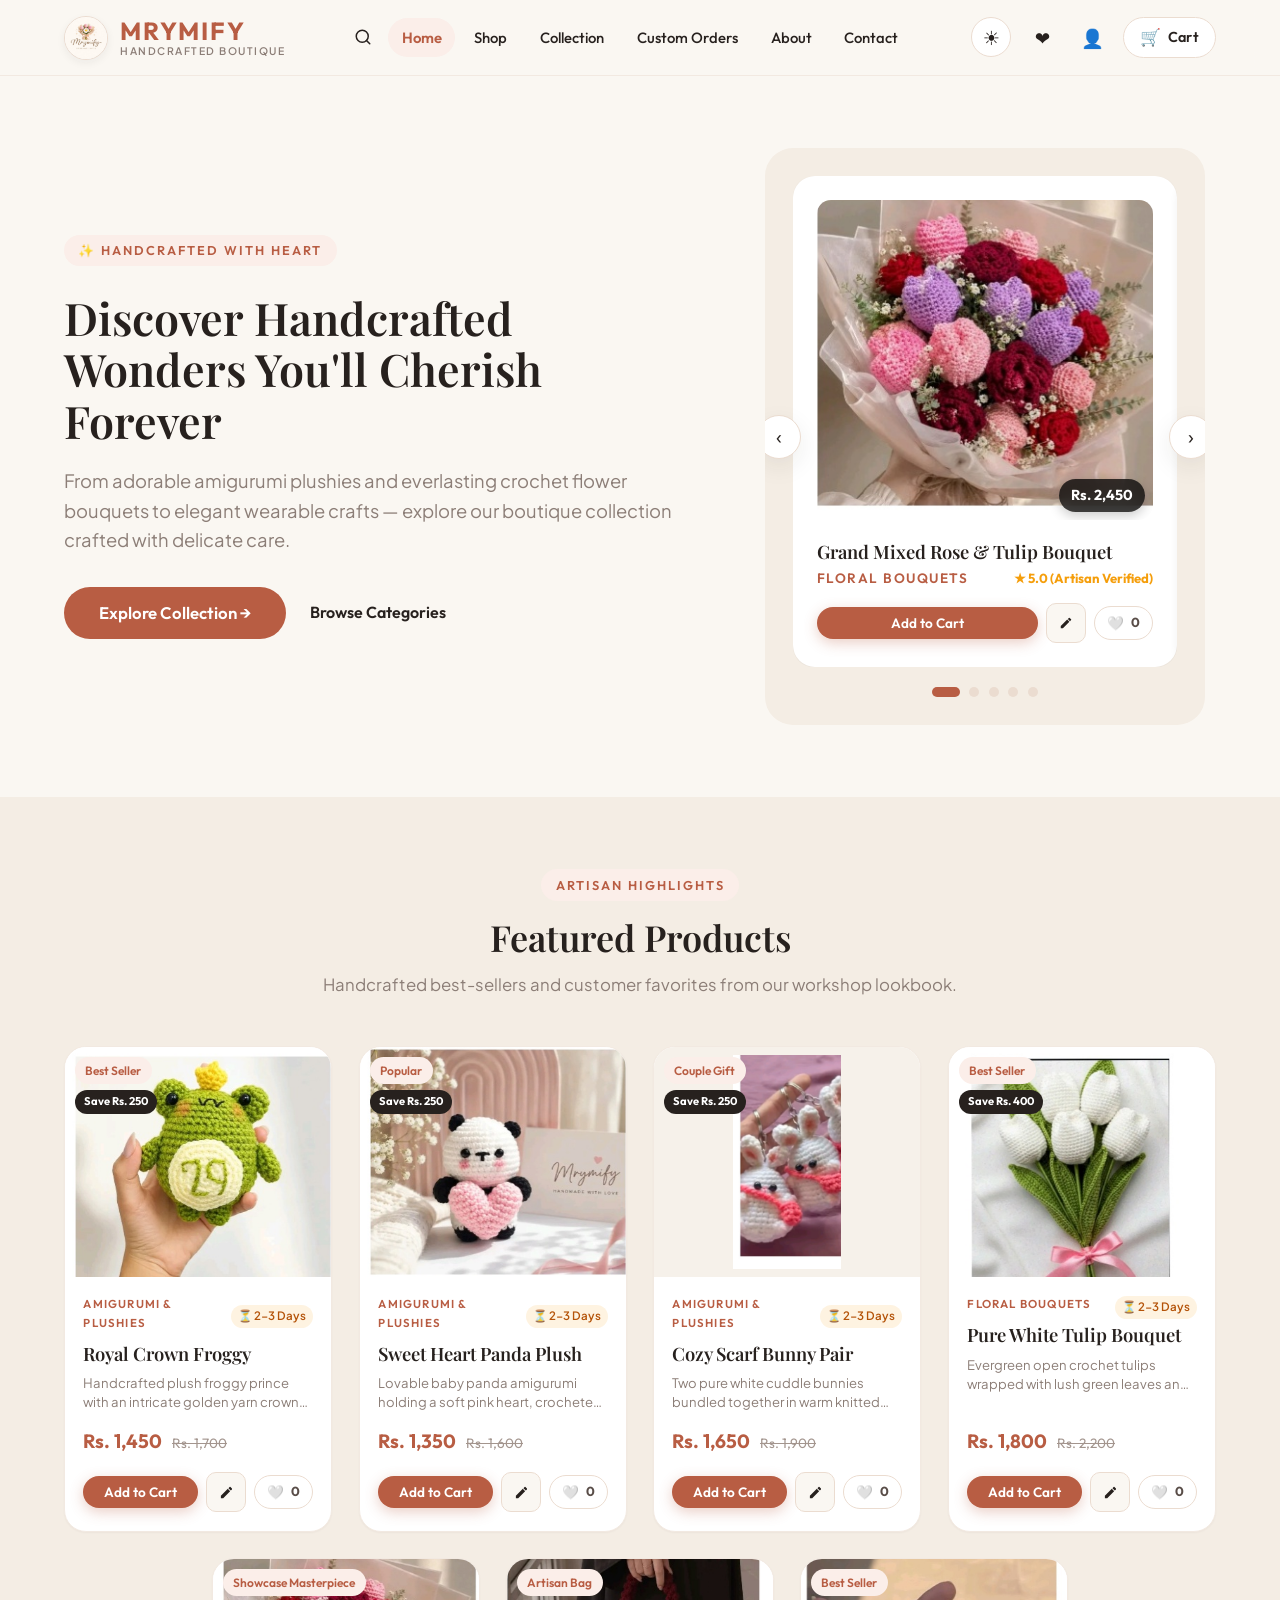
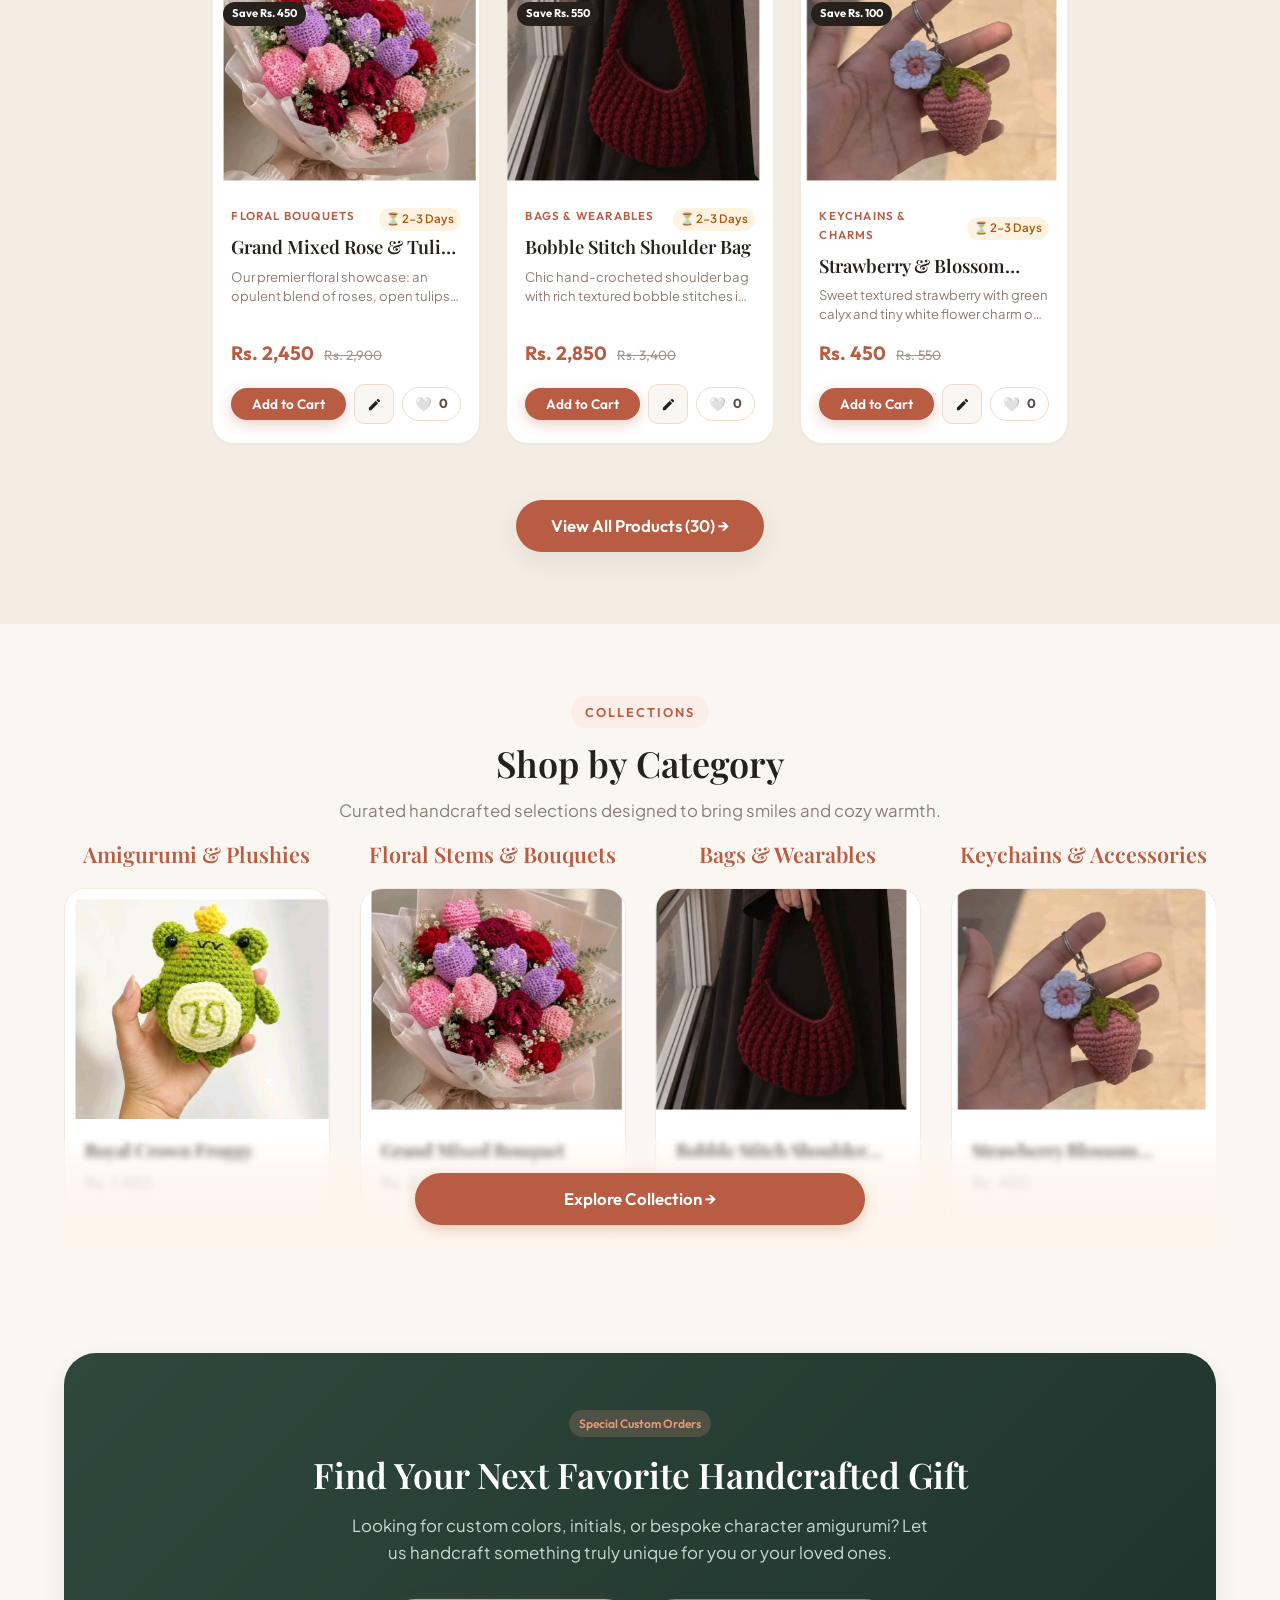
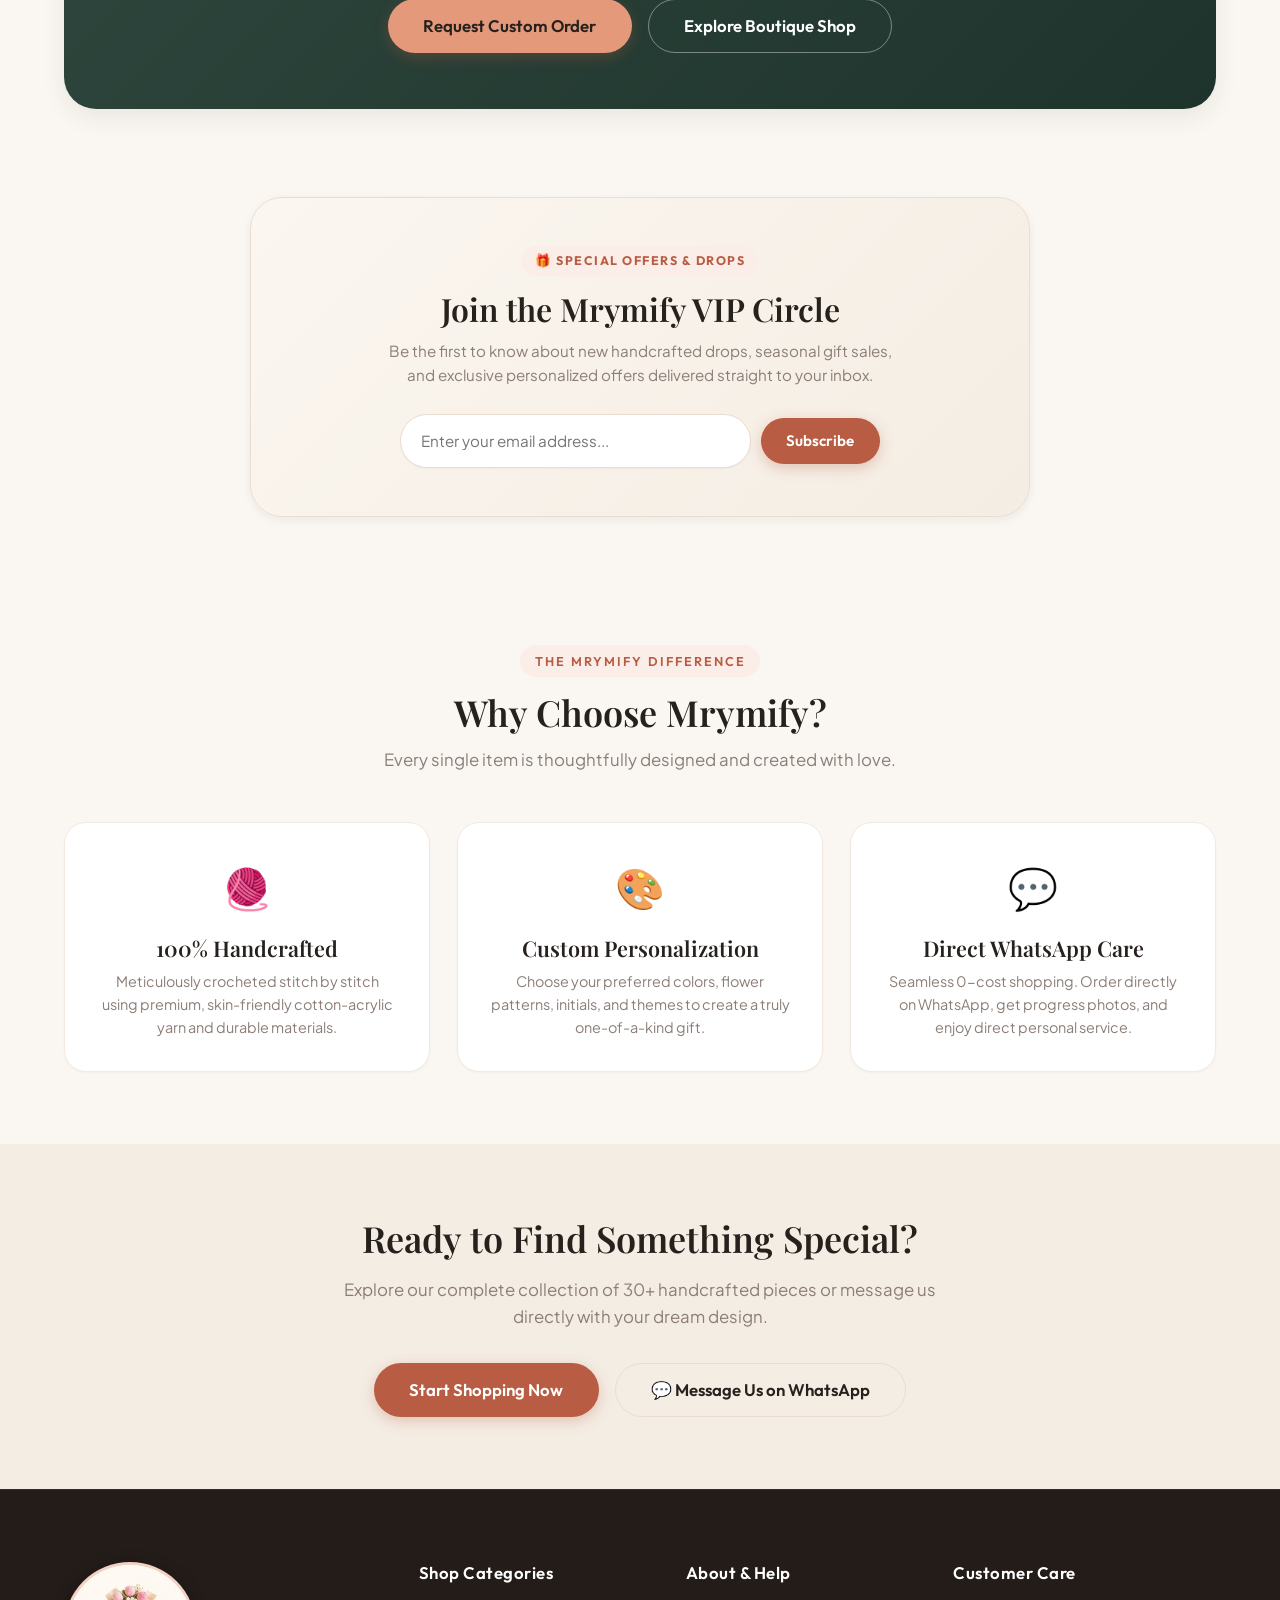
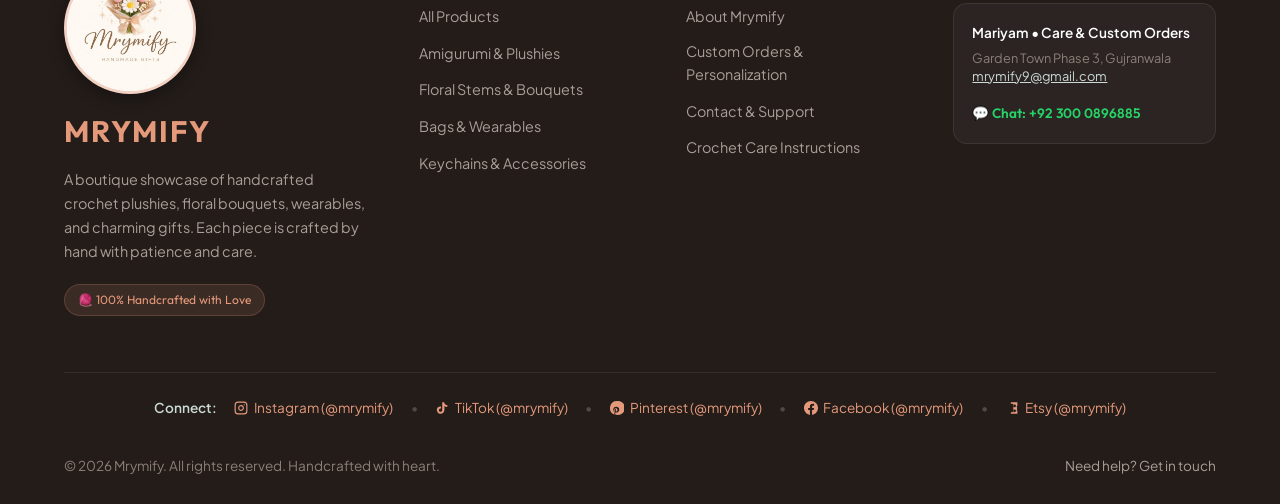
==== commit b99d6ef5: "feat: complete admin intelligence overhaul, compact cart scrollbar, and customer order modal card" ====
--- a/index.html
+++ b/index.html
@@ -40,44 +40,19 @@
                         </p>
                         <div class="hero-actions" style="display: flex; gap: 1.5rem; align-items: center; flex-wrap: wrap;">
                             <a href="shop.html" class="btn btn-primary btn-lg" style="box-shadow: none;">Explore Collection &rarr;</a>
-                            <a href="#categories-section" style="font-family: var(--font-brand); font-weight: 600; color: var(--color-text-main); text-decoration: none; transition: color 0.2s;" onmouseover="this.style.color='var(--color-primary)'" onmouseout="this.style.color='var(--color-text-main)'">Browse Categories</a>
+                            <a href="#categories-section" class="btn-browse-categories">Browse Categories</a>
                         </div>
                     </div>
 
                     <!-- Right: Showcase Product Spotlight -->
                     <div class="hero-showcase-container">
-                        <div class="hero-showcase-card" style="background-color: var(--color-surface-soft); border: none; box-shadow: none; padding: 2rem; border-radius: 28px;">
-                            
-                            <!-- Injected Product (Expanded to fill the container) -->
-                            <div style="background-color: var(--color-surface); border-radius: var(--radius-lg); padding: 1.5rem; box-shadow: var(--shadow-sm); width: 100%;">
-                                <div class="showcase-image-frame" style="border-radius: var(--radius-md); margin-bottom: 1.25rem; height: 320px;">
-                                    <img 
-                                        src="images/products/09_Grand_Mixed_Rose_Tulip_Bouquet.png" 
-                                        alt="Grand Mixed Rose & Tulip Bouquet" 
-                                        class="showcase-image" 
-                                        width="378" 
-                                        height="332"
-                                    />
-                                    <div class="showcase-price-floating" style="bottom: 8px; right: 8px; font-size: 0.9rem;">Rs. 2,450</div>
-                                </div>
-                                <div class="showcase-content" style="padding: 0;">
-                                    <h3 class="showcase-title" style="font-size: 1.15rem; margin-bottom: 0.25rem;">Grand Mixed Rose & Tulip Bouquet</h3>
-                                    <div style="display: flex; justify-content: space-between; align-items: center; margin-bottom: 0.85rem;">
-                                        <span class="showcase-category" style="margin: 0;">Floral Masterpiece</span>
-                                        <span class="showcase-rating" style="font-size: 0.75rem;">★ 5.0</span>
-                                    </div>
-                                    <div class="showcase-actions">
-                                        <button class="btn btn-primary btn-sm" onclick="MrymifyProducts.handleAddToCart('prod-09')">
-                                            Add to Cart
-                                        </button>
-                                        <button class="btn btn-outline btn-sm btn-like" data-like-btn="prod-09" onclick="MrymifyProducts.handleLike('prod-09', event)" title="Like product" style="border-color: var(--color-border-light);">
-                                            <span class="heart-icon">🤍</span>
-                                            <span class="like-count">86</span>
-                                        </button>
-                                    </div>
-                                </div>
-                            </div>
-
+                        <div class="hero-showcase-card" id="hero-showcase-card" style="background-color: var(--color-surface-soft); border: none; box-shadow: none; padding: 1.75rem; border-radius: 28px; position: relative;">
+                            <div id="hero-showcase-mount" class="showcase-carousel-mount" style="position: relative; overflow: hidden; border-radius: 20px; width: 100%;">
+                                <!-- Injected and dynamically shuffled via js/main.js -->
+                            </div>
+                            <button type="button" class="showcase-nav-btn showcase-prev-btn" id="showcase-prev-btn" aria-label="Previous showcase piece" style="left: -8px;">‹</button>
+                            <button type="button" class="showcase-nav-btn showcase-next-btn" id="showcase-next-btn" aria-label="Next showcase piece" style="right: -8px;">›</button>
+                            <div class="showcase-dots" id="showcase-dots"></div>
                         </div>
                     </div>
                 </div>
@@ -301,58 +276,74 @@
                         
                         <!-- Col 1: Amigurumi -->
                         <div class="category-teaser-col">
-                            <h3 class="category-teaser-title" style="text-align: center; font-family: var(--font-heading); color: var(--color-primary); font-size: 1.35rem; margin-bottom: 1.25rem;">Amigurumi & Plushies</h3>
-                            <article class="product-card">
-                                <div class="product-card-img-wrap">
-                                    <img src="images/products/01_Royal_Crown_Froggy.png" class="product-card-img" alt="Amigurumi" />
-                                </div>
-                                <div class="product-card-content" style="padding: 1.25rem;">
-                                    <h4 class="product-card-title">Royal Crown Froggy</h4>
-                                    <div class="product-card-pricing">Rs. 1,450</div>
-                                </div>
-                            </article>
+                            <h3 class="category-teaser-title" style="text-align: center; font-family: var(--font-heading); color: var(--color-primary); font-size: 1.35rem; margin-bottom: 1.25rem;">
+                                <a href="shop.html?category=amigurumi" style="text-decoration: none; color: inherit;">Amigurumi & Plushies</a>
+                            </h3>
+                            <a href="shop.html?category=amigurumi" style="text-decoration: none; color: inherit; display: block;">
+                                <article class="product-card" style="cursor: pointer;">
+                                    <div class="product-card-img-wrap">
+                                        <img src="images/products/01_Royal_Crown_Froggy.png" class="product-card-img" alt="Amigurumi" />
+                                    </div>
+                                    <div class="product-card-content" style="padding: 1.25rem;">
+                                        <h4 class="product-card-title">Royal Crown Froggy</h4>
+                                        <div class="product-card-pricing">Rs. 1,450</div>
+                                    </div>
+                                </article>
+                            </a>
                         </div>
                         
                         <!-- Col 2: Floral -->
                         <div class="category-teaser-col">
-                            <h3 class="category-teaser-title" style="text-align: center; font-family: var(--font-heading); color: var(--color-primary); font-size: 1.35rem; margin-bottom: 1.25rem;">Floral Stems & Bouquets</h3>
-                            <article class="product-card">
-                                <div class="product-card-img-wrap">
-                                    <img src="images/products/09_Grand_Mixed_Rose_Tulip_Bouquet.png" class="product-card-img" alt="Floral" />
-                                </div>
-                                <div class="product-card-content" style="padding: 1.25rem;">
-                                    <h4 class="product-card-title">Grand Mixed Bouquet</h4>
-                                    <div class="product-card-pricing">Rs. 2,450</div>
-                                </div>
-                            </article>
+                            <h3 class="category-teaser-title" style="text-align: center; font-family: var(--font-heading); color: var(--color-primary); font-size: 1.35rem; margin-bottom: 1.25rem;">
+                                <a href="shop.html?category=floral" style="text-decoration: none; color: inherit;">Floral Stems & Bouquets</a>
+                            </h3>
+                            <a href="shop.html?category=floral" style="text-decoration: none; color: inherit; display: block;">
+                                <article class="product-card" style="cursor: pointer;">
+                                    <div class="product-card-img-wrap">
+                                        <img src="images/products/09_Grand_Mixed_Rose_Tulip_Bouquet.png" class="product-card-img" alt="Floral" />
+                                    </div>
+                                    <div class="product-card-content" style="padding: 1.25rem;">
+                                        <h4 class="product-card-title">Grand Mixed Bouquet</h4>
+                                        <div class="product-card-pricing">Rs. 2,450</div>
+                                    </div>
+                                </article>
+                            </a>
                         </div>
                         
                         <!-- Col 3: Wearables -->
                         <div class="category-teaser-col">
-                            <h3 class="category-teaser-title" style="text-align: center; font-family: var(--font-heading); color: var(--color-primary); font-size: 1.35rem; margin-bottom: 1.25rem;">Bags & Wearables</h3>
-                            <article class="product-card">
-                                <div class="product-card-img-wrap">
-                                    <img src="images/products/15_Bobble_Stitch_Shoulder_Bag.png" class="product-card-img" alt="Wearables" />
-                                </div>
-                                <div class="product-card-content" style="padding: 1.25rem;">
-                                    <h4 class="product-card-title">Bobble Stitch Shoulder Bag</h4>
-                                    <div class="product-card-pricing">Rs. 2,850</div>
-                                </div>
-                            </article>
+                            <h3 class="category-teaser-title" style="text-align: center; font-family: var(--font-heading); color: var(--color-primary); font-size: 1.35rem; margin-bottom: 1.25rem;">
+                                <a href="shop.html?category=wearables" style="text-decoration: none; color: inherit;">Bags & Wearables</a>
+                            </h3>
+                            <a href="shop.html?category=wearables" style="text-decoration: none; color: inherit; display: block;">
+                                <article class="product-card" style="cursor: pointer;">
+                                    <div class="product-card-img-wrap">
+                                        <img src="images/products/15_Bobble_Stitch_Shoulder_Bag.png" class="product-card-img" alt="Wearables" />
+                                    </div>
+                                    <div class="product-card-content" style="padding: 1.25rem;">
+                                        <h4 class="product-card-title">Bobble Stitch Shoulder Bag</h4>
+                                        <div class="product-card-pricing">Rs. 2,850</div>
+                                    </div>
+                                </article>
+                            </a>
                         </div>
                         
                         <!-- Col 4: Keychains -->
                         <div class="category-teaser-col">
-                            <h3 class="category-teaser-title" style="text-align: center; font-family: var(--font-heading); color: var(--color-primary); font-size: 1.35rem; margin-bottom: 1.25rem;">Keychains & Accessories</h3>
-                            <article class="product-card">
-                                <div class="product-card-img-wrap">
-                                    <img src="images/products/20_Strawberry_Blossom_Keyring.png" class="product-card-img" alt="Keychains" />
-                                </div>
-                                <div class="product-card-content" style="padding: 1.25rem;">
-                                    <h4 class="product-card-title">Strawberry Blossom Keyring</h4>
-                                    <div class="product-card-pricing">Rs. 450</div>
-                                </div>
-                            </article>
+                            <h3 class="category-teaser-title" style="text-align: center; font-family: var(--font-heading); color: var(--color-primary); font-size: 1.35rem; margin-bottom: 1.25rem;">
+                                <a href="shop.html?category=keychains" style="text-decoration: none; color: inherit;">Keychains & Accessories</a>
+                            </h3>
+                            <a href="shop.html?category=keychains" style="text-decoration: none; color: inherit; display: block;">
+                                <article class="product-card" style="cursor: pointer;">
+                                    <div class="product-card-img-wrap">
+                                        <img src="images/products/20_Strawberry_Blossom_Keyring.png" class="product-card-img" alt="Keychains" />
+                                    </div>
+                                    <div class="product-card-content" style="padding: 1.25rem;">
+                                        <h4 class="product-card-title">Strawberry Blossom Keyring</h4>
+                                        <div class="product-card-pricing">Rs. 450</div>
+                                    </div>
+                                </article>
+                            </a>
                         </div>
 
                     </div>
@@ -379,8 +370,8 @@
                         Looking for custom colors, initials, or bespoke character amigurumi? Let us handcraft something truly unique for you or your loved ones.
                     </p>
                     <div style="display: flex; gap: 1rem; justify-content: center; flex-wrap: wrap;">
-                        <a href="https://wa.me/923000896885?text=Hello%20Mariyam!%20I%20want%20to%20order%20a%20custom%20crochet%20item%20from%20Mrymify." target="_blank" rel="noopener noreferrer" class="btn btn-primary btn-lg" style="background-color: var(--color-accent); color: #27211e;">
-                            Request Custom Order on WhatsApp
+                        <a href="custom-orders.html" class="btn btn-primary btn-lg" style="background-color: var(--color-accent); color: #27211e;">
+                            Request Custom Order
                         </a>
                         <a href="shop.html" class="btn btn-outline btn-lg" style="border-color: rgba(255,255,255,0.4); color: #ffffff;">
                             Explore Boutique Shop
@@ -485,6 +476,7 @@
     <div id="footer-container"></div>
 
     <!-- Scripts -->
+    <script src="js/analytics.js"></script>
     <script src="js/components/navbar.js"></script>
     <script src="js/components/footer.js"></script>
     <script src="js/products.js"></script>
--- a/css/style.css
+++ b/css/style.css
@@ -67,6 +67,47 @@
 }
 
 /* ==========================================================================
+   Dark Theme Tokens (Warm Mahogany / Espresso Luxury Dark Mode)
+   ========================================================================== */
+[data-theme="dark"] {
+    /* Color Palette */
+    --color-primary: #e07a5f;
+    --color-primary-hover: #eb8c73;
+    --color-primary-light: rgba(224, 122, 95, 0.18);
+    --color-primary-faint: rgba(224, 122, 95, 0.08);
+
+    --color-secondary: #5da085;
+    --color-secondary-hover: #72b299;
+    --color-secondary-light: rgba(93, 160, 133, 0.18);
+
+    --color-accent: #f0a88c;
+    --color-gold: #dba858;
+
+    /* Backgrounds & Surfaces */
+    --color-bg: #141110;               /* Warm Espresso Noir */
+    --color-surface: #1e1917;          /* Rich Dark Surface */
+    --color-surface-soft: #27211e;     /* Soft Dark Accent */
+    --color-surface-alt: #1a1614;
+
+    /* Typography Colors */
+    --color-text-main: #fdfaf6;        /* Ivory Cream */
+    --color-text-body: #d7cdca;        /* Warm Beige Text */
+    --color-text-muted: #9f9189;        /* Warm Ash Gray */
+    --color-text-light: #fefdfb;
+
+    /* Borders & Dividers */
+    --color-border: #382e29;
+    --color-border-light: #2b231f;
+
+    /* Shadows */
+    --shadow-xs: 0 1px 2px rgba(0, 0, 0, 0.25);
+    --shadow-sm: 0 3px 8px rgba(0, 0, 0, 0.35);
+    --shadow-md: 0 8px 24px rgba(0, 0, 0, 0.45);
+    --shadow-lg: 0 16px 36px rgba(0, 0, 0, 0.55);
+    --shadow-drawer: -4px 0 24px rgba(0, 0, 0, 0.65);
+}
+
+/* ==========================================================================
    CSS Reset & Base Rules
    ========================================================================== */
 *, *::before, *::after {
@@ -76,10 +117,11 @@
 }
 
 html {
+    -webkit-text-size-adjust: 100%;
     scroll-behavior: smooth;
-    scrollbar-gutter: stable;
-    overflow-y: scroll;
-    -webkit-text-size-adjust: 100%;
+    width: 100%;
+    overflow-x: hidden;
+    touch-action: pan-y;
 }
 
 body {
@@ -89,11 +131,16 @@
     color: var(--color-text-body);
     background-color: var(--color-bg);
     min-height: 100vh;
+    min-height: 100dvh;
+    width: 100%;
+    position: relative;
     display: flex;
     flex-direction: column;
     overflow-x: hidden;
+    -webkit-overflow-scrolling: touch;
     -webkit-font-smoothing: antialiased;
     -moz-osx-font-smoothing: grayscale;
+    touch-action: pan-y;
 }
 
 img, svg {
@@ -205,9 +252,8 @@
 .site-main {
     flex: 1 0 auto;
     padding-top: var(--navbar-height);
-    overflow-x: hidden;
     position: relative;
-    /* Static site-main has NO permanent transform, ensuring sticky positioning and text subpixels remain razor sharp */
+    width: 100%;
 }
 
 /* Transitions are applied dynamically and removed cleanly upon animationend */
@@ -411,6 +457,18 @@
     .hero-actions {
         justify-content: center;
     }
+}
+
+.btn-browse-categories {
+    font-family: var(--font-brand);
+    font-weight: 600;
+    color: var(--color-text-main);
+    text-decoration: none;
+    transition: color var(--transition-fast);
+}
+
+.btn-browse-categories:hover {
+    color: var(--color-primary);
 }
 
 /* ==========================================================================
@@ -573,7 +631,29 @@
     border-color: var(--color-border);
 }
 /* ==========================================================================
-   Unified Category Global Blur Effect
+   Category Card Links Hover & Interaction
+   ========================================================================== */
+.category-card-link {
+    transition: transform var(--transition-base), box-shadow var(--transition-base);
+}
+
+.category-card-link:hover {
+    transform: translateY(-6px);
+}
+
+.category-card-link:hover .product-card {
+    border-color: var(--color-primary);
+    box-shadow: 0 12px 28px rgba(184, 93, 67, 0.15);
+}
+
+.category-card-link:hover .btn-outline {
+    background-color: var(--color-primary);
+    color: #ffffff;
+    border-color: var(--color-primary);
+}
+
+/* ==========================================================================
+   Unified Category Global Blur Effect (Legacy Fallback)
    ========================================================================== */
 .global-blur-overlay {
     position: absolute;
@@ -589,13 +669,13 @@
     justify-content: center;
     padding-bottom: 1.5rem;
     z-index: 20;
-    pointer-events: auto;
+    pointer-events: none;
     text-decoration: none;
     color: inherit;
-    cursor: pointer;
 }
 
 .explore-btn-wide {
+    pointer-events: auto;
     box-shadow: 0 4px 14px rgba(184, 93, 67, 0.3);
     width: 50%;
     max-width: 450px;
@@ -1096,4 +1176,1575 @@
         flex: 0 1 100%;
         max-width: 100%;
     }
+}
+
+/* ==========================================================================
+   Mobile Performance & Touch Scroll Optimization
+   Prevents transform jitter, layout shifts, and scroll locks on touch devices
+   ========================================================================== */
+@media (max-width: 768px) {
+    .reveal-fade {
+        opacity: 1 !important;
+        transform: none !important;
+        transition: none !important;
+        will-change: auto !important;
+    }
+
+    .site-main.page-slide-in-right,
+    .site-main.page-slide-in-left,
+    .site-main.page-slide-out-right,
+    .site-main.page-slide-out-left {
+        animation: none !important;
+        transform: none !important;
+        will-change: auto !important;
+    }
+
+    * {
+        touch-action: pan-y;
+    }
+
+    input, textarea, select, button, a {
+        touch-action: manipulation;
+    }
+}
+
+/* ==========================================================================
+   Dark Mode Global Component Refinements
+   ========================================================================== */
+[data-theme="dark"] .showcase-image-frame,
+[data-theme="dark"] .product-card-img-wrap,
+[data-theme="dark"] .product-card-image-wrap,
+[data-theme="dark"] .product-card[data-id="prod-06"] .product-card-img,
+[data-theme="dark"] .product-card[data-id="prod-21"] .product-card-img,
+[data-theme="dark"] .product-card[data-id="prod-22"] .product-card-img,
+[data-theme="dark"] .product-card[data-id="prod-23"] .product-card-img {
+    background-color: #241d1a;
+}
+
+[data-theme="dark"] .showcase-header-bar {
+    background-color: #26201c;
+    border-bottom-color: var(--color-border-light);
+}
+
+/* Home Page Newsletter Card in Dark Mode - Fix Unreadable White Text */
+[data-theme="dark"] .newsletter-card {
+    background: linear-gradient(135deg, #1e1917 0%, #26201c 100%);
+    border-color: var(--color-border);
+    box-shadow: var(--shadow-md);
+}
+
+[data-theme="dark"] .newsletter-title {
+    color: var(--color-text-main);
+}
+
+[data-theme="dark"] .newsletter-desc {
+    color: var(--color-text-muted);
+}
+
+[data-theme="dark"] .newsletter-input {
+    background-color: #27211e !important;
+    border-color: var(--color-border) !important;
+    color: var(--color-text-main) !important;
+}
+
+[data-theme="dark"] .newsletter-input:focus {
+    border-color: var(--color-primary) !important;
+    background-color: #201a18 !important;
+}
+
+/* Categories Unified Blur Overlay in Dark Mode */
+[data-theme="dark"] .global-blur-overlay {
+    background: linear-gradient(to top, rgba(20, 17, 16, 0.95) 0%, rgba(20, 17, 16, 0.75) 60%, rgba(20, 17, 16, 0) 100%);
+}
+
+/* Like Heart Button in Dark Mode */
+[data-theme="dark"] .btn-like {
+    background-color: var(--color-surface-soft);
+    border-color: var(--color-border);
+    color: var(--color-text-muted);
+}
+
+[data-theme="dark"] .btn-like:hover {
+    background-color: rgba(229, 57, 53, 0.15);
+    border-color: #f28b82;
+    color: #ff8a80;
+}
+
+[data-theme="dark"] .btn-like.liked {
+    background-color: rgba(229, 57, 53, 0.22);
+    border-color: #e53935;
+    color: #ff8a80;
+}
+
+/* Product Card Badges in Dark Mode */
+[data-theme="dark"] .product-discount-badge {
+    background-color: #382e29;
+    color: #fefdfb;
+    border: 1px solid var(--color-border);
+}
+
+[data-theme="dark"] .filter-pill {
+    background-color: var(--color-surface);
+    border-color: var(--color-border);
+    color: var(--color-text-body);
+}
+
+[data-theme="dark"] .filter-pill:hover {
+    border-color: var(--color-primary);
+    color: var(--color-primary);
+}
+
+[data-theme="dark"] .filter-pill.active {
+    background-color: var(--color-primary);
+    border-color: var(--color-primary);
+    color: #ffffff;
+}
+
+[data-theme="dark"] input,
+[data-theme="dark"] select,
+[data-theme="dark"] textarea {
+    background-color: #26201c;
+    color: var(--color-text-main);
+    border-color: var(--color-border);
+}
+
+[data-theme="dark"] input:focus,
+[data-theme="dark"] select:focus,
+[data-theme="dark"] textarea:focus {
+    background-color: #1e1917;
+    border-color: var(--color-primary);
+}
+
+[data-theme="dark"] .badge-secondary {
+    background: rgba(93, 160, 133, 0.2);
+    color: #6ee7b7;
+}
+
+[data-theme="dark"] .btn-outline {
+    border-color: var(--color-border);
+    color: var(--color-text-main);
+}
+
+[data-theme="dark"] .btn-outline:hover {
+    background-color: var(--color-primary-light);
+    border-color: var(--color-primary);
+    color: var(--color-primary);
+}
+
+[data-theme="dark"] .quick-view-modal {
+    background-color: var(--color-surface);
+    border-color: var(--color-border);
+}
+
+/* ==========================================================================
+   Storefront First-Time Visitor Survey Modal
+   ========================================================================== */
+.mrymify-survey-backdrop {
+    position: fixed;
+    inset: 0;
+    background-color: rgba(0, 0, 0, 0.6);
+    backdrop-filter: blur(6px);
+    -webkit-backdrop-filter: blur(6px);
+    z-index: 10000;
+    display: flex;
+    align-items: center;
+    justify-content: center;
+    padding: 1.25rem;
+    animation: surveyFadeIn 0.3s cubic-bezier(0.16, 1, 0.3, 1) forwards;
+}
+
+.mrymify-survey-backdrop.survey-fading {
+    opacity: 0;
+    transition: opacity 0.25s ease;
+}
+
+@keyframes surveyFadeIn {
+    from { opacity: 0; transform: scale(0.97); }
+    to { opacity: 1; transform: scale(1); }
+}
+
+.mrymify-survey-card {
+    position: relative;
+    width: 100%;
+    max-width: 480px;
+    background: var(--color-surface);
+    border: 1px solid var(--color-border);
+    border-radius: 20px;
+    padding: 2.25rem 2rem;
+    box-shadow: var(--shadow-lg);
+    text-align: center;
+}
+
+.mrymify-survey-close {
+    position: absolute;
+    top: 1rem;
+    right: 1.25rem;
+    background: transparent;
+    border: none;
+    font-size: 1.6rem;
+    cursor: pointer;
+    color: var(--color-text-muted);
+    transition: color 0.2s;
+    line-height: 1;
+}
+
+.mrymify-survey-close:hover {
+    color: var(--color-primary);
+}
+
+.mrymify-survey-sparkle {
+    display: inline-block;
+    padding: 0.3rem 0.8rem;
+    border-radius: 9999px;
+    font-size: 0.82rem;
+    font-weight: 700;
+    background-color: var(--color-primary-light);
+    color: var(--color-primary);
+    margin-bottom: 0.85rem;
+    letter-spacing: 0.5px;
+}
+
+.mrymify-survey-title {
+    font-family: var(--font-heading);
+    font-size: 1.55rem;
+    color: var(--color-text-main);
+    margin: 0 0 0.5rem;
+    line-height: 1.25;
+}
+
+.mrymify-survey-sub {
+    font-size: 0.92rem;
+    color: var(--color-text-muted);
+    margin: 0 0 1.5rem;
+    line-height: 1.5;
+}
+
+.mrymify-survey-options {
+    display: grid;
+    grid-template-columns: repeat(2, 1fr);
+    gap: 0.65rem;
+}
+
+.survey-option-btn {
+    display: flex;
+    align-items: center;
+    gap: 0.5rem;
+    padding: 0.75rem 1rem;
+    background-color: var(--color-bg);
+    border: 1.5px solid var(--color-border);
+    border-radius: 12px;
+    font-size: 0.88rem;
+    font-weight: 600;
+    color: var(--color-text-main);
+    cursor: pointer;
+    transition: all 0.2s ease;
+    text-align: left;
+}
+
+.survey-option-btn:hover {
+    border-color: var(--color-primary);
+    background-color: var(--color-primary-light);
+    color: var(--color-primary);
+    transform: translateY(-2px);
+    box-shadow: var(--shadow-sm);
+}
+
+.survey-option-btn span {
+    font-size: 1.15rem;
+}
+
+/* ==========================================================================
+   Product Card Customize Pencil Button
+   ========================================================================== */
+.product-card-actions {
+    display: flex;
+    align-items: center;
+    gap: 0.5rem;
+    width: 100%;
+}
+
+.product-card-actions .btn-add-cart {
+    flex: 1;
+}
+
+.btn-customize {
+    display: inline-flex;
+    align-items: center;
+    justify-content: center;
+    width: 40px;
+    height: 40px;
+    padding: 0;
+    font-size: 1.1rem;
+    border-radius: 10px;
+    background-color: var(--color-bg);
+    border: 1.5px solid var(--color-border);
+    color: var(--color-text-main);
+    cursor: pointer;
+    transition: all 0.2s cubic-bezier(0.16, 1, 0.3, 1);
+}
+
+.btn-customize:hover {
+    background-color: var(--color-primary-light);
+    border-color: var(--color-primary);
+    color: var(--color-primary);
+    transform: scale(1.08);
+}
+
+/* Clickable Product Card Cursor */
+.product-card {
+    cursor: pointer;
+}
+
+.product-card-actions button {
+    cursor: pointer;
+}
+
+/* ==========================================================================
+   Full Product Summary Modal (Quick View & Deep Dive)
+   ========================================================================== */
+.product-modal-backdrop {
+    position: fixed;
+    inset: 0;
+    background-color: rgba(0, 0, 0, 0.7);
+    backdrop-filter: blur(8px);
+    -webkit-backdrop-filter: blur(8px);
+    z-index: 9999;
+    display: flex;
+    align-items: center;
+    justify-content: center;
+    padding: 1.5rem;
+    overflow-y: auto;
+    animation: modalBackdropFade 0.25s ease forwards;
+}
+
+@keyframes modalBackdropFade {
+    from { opacity: 0; }
+    to { opacity: 1; }
+}
+
+.product-modal-card {
+    position: relative;
+    width: 100%;
+    max-width: 860px;
+    background: var(--color-surface);
+    border: 1px solid var(--color-border);
+    border-radius: 24px;
+    box-shadow: 0 20px 50px rgba(0, 0, 0, 0.25);
+    display: grid;
+    grid-template-columns: 1fr 1.1fr;
+    overflow: hidden;
+    max-height: 90vh;
+    animation: modalScaleUp 0.3s cubic-bezier(0.16, 1, 0.3, 1) forwards;
+}
+
+@keyframes modalScaleUp {
+    from { opacity: 0; transform: scale(0.95) translateY(10px); }
+    to { opacity: 1; transform: scale(1) translateY(0); }
+}
+
+.product-modal-close {
+    position: absolute;
+    top: 1rem;
+    right: 1.25rem;
+    z-index: 10;
+    width: 38px;
+    height: 38px;
+    background: var(--color-surface);
+    border: 1px solid var(--color-border);
+    border-radius: 50%;
+    font-size: 1.5rem;
+    display: flex;
+    align-items: center;
+    justify-content: center;
+    cursor: pointer;
+    color: var(--color-text-muted);
+    transition: all 0.2s ease;
+    box-shadow: var(--shadow-sm);
+}
+
+.product-modal-close:hover {
+    color: var(--color-primary);
+    border-color: var(--color-primary);
+    transform: rotate(90deg);
+}
+
+.product-modal-gallery {
+    background-color: var(--color-bg);
+    display: flex;
+    flex-direction: column;
+    justify-content: center;
+    align-items: center;
+    padding: 2rem;
+    position: relative;
+    border-right: 1px solid var(--color-border);
+}
+
+.product-modal-img-wrap {
+    width: 100%;
+    aspect-ratio: 1 / 1;
+    border-radius: 16px;
+    overflow: hidden;
+    background: #ffffff;
+    box-shadow: var(--shadow-md);
+    display: flex;
+    align-items: center;
+    justify-content: center;
+}
+
+[data-theme="dark"] .product-modal-img-wrap {
+    background: #141110;
+}
+
+.product-modal-img {
+    width: 100%;
+    height: 100%;
+    object-fit: cover;
+    transition: transform 0.3s ease;
+}
+
+.product-modal-img:hover {
+    transform: scale(1.04);
+}
+
+.product-modal-details {
+    padding: 2.25rem 2rem;
+    overflow-y: auto;
+    display: flex;
+    flex-direction: column;
+    gap: 1.25rem;
+}
+
+.product-modal-category {
+    font-size: 0.85rem;
+    font-weight: 700;
+    text-transform: uppercase;
+    letter-spacing: 1px;
+    color: var(--color-primary);
+}
+
+.product-modal-title {
+    font-family: var(--font-heading);
+    font-size: 1.85rem;
+    color: var(--color-text-main);
+    margin: 0;
+    line-height: 1.25;
+}
+
+.product-modal-pricing {
+    display: flex;
+    align-items: baseline;
+    gap: 0.85rem;
+}
+
+.product-modal-price {
+    font-size: 1.6rem;
+    font-weight: 700;
+    color: var(--color-primary);
+}
+
+.product-modal-original-price {
+    font-size: 1.15rem;
+    text-decoration: line-through;
+    color: var(--color-text-muted);
+}
+
+.product-modal-desc {
+    font-size: 0.96rem;
+    color: var(--color-text-muted);
+    line-height: 1.65;
+    margin: 0;
+}
+
+.product-modal-specs {
+    display: grid;
+    grid-template-columns: repeat(2, 1fr);
+    gap: 0.75rem;
+    background-color: var(--color-bg);
+    padding: 1rem;
+    border-radius: 12px;
+    border: 1px solid var(--color-border);
+    font-size: 0.86rem;
+}
+
+.product-spec-item strong {
+    display: block;
+    color: var(--color-text-main);
+    margin-bottom: 0.15rem;
+}
+
+.product-spec-item span {
+    color: var(--color-text-muted);
+}
+
+/* Reviews Box */
+.product-modal-reviews {
+    background-color: var(--color-bg);
+    padding: 1rem 1.15rem;
+    border-radius: 12px;
+    border: 1px solid var(--color-border);
+}
+
+.product-reviews-header {
+    display: flex;
+    align-items: center;
+    justify-content: space-between;
+    margin-bottom: 0.5rem;
+}
+
+.review-stars {
+    color: #f59e0b;
+    letter-spacing: 2px;
+    font-size: 1rem;
+}
+
+.review-badge {
+    font-size: 0.75rem;
+    font-weight: 700;
+    color: #10b981;
+    background: rgba(16, 185, 129, 0.12);
+    padding: 0.2rem 0.6rem;
+    border-radius: 9999px;
+}
+
+.review-quote {
+    font-size: 0.88rem;
+    font-style: italic;
+    color: var(--color-text-main);
+    margin: 0 0 0.35rem;
+    line-height: 1.4;
+}
+
+.review-author {
+    font-size: 0.78rem;
+    color: var(--color-text-muted);
+}
+
+.product-modal-actions {
+    display: flex;
+    gap: 0.75rem;
+    margin-top: auto;
+    padding-top: 1rem;
+    border-top: 1px solid var(--color-border);
+}
+
+.product-modal-actions .btn-add-cart {
+    flex: 2;
+}
+
+.product-modal-actions .btn-customize-big {
+    flex: 1.5;
+    display: inline-flex;
+    align-items: center;
+    justify-content: center;
+    gap: 0.4rem;
+}
+
+@media (max-width: 768px) {
+    .product-modal-card {
+        grid-template-columns: 1fr;
+        max-height: 92vh;
+    }
+    .product-modal-gallery {
+        border-right: none;
+        border-bottom: 1px solid var(--color-border);
+        padding: 1.25rem;
+    }
+    .product-modal-details {
+        padding: 1.5rem;
+    }
+}
+
+/* ==========================================================================
+   Dynamic Shuffling Showcase Carousel
+   ========================================================================== */
+.showcase-carousel-wrap {
+    position: relative;
+    width: 100%;
+    overflow: hidden;
+    border-radius: 20px;
+    margin-top: 1.5rem;
+    box-shadow: var(--shadow-md);
+    background: var(--color-surface);
+    border: 1px solid var(--color-border);
+}
+
+.showcase-track {
+    display: flex;
+    transition: transform 0.6s cubic-bezier(0.16, 1, 0.3, 1);
+    width: 100%;
+}
+
+.showcase-slide-item {
+    min-width: 100%;
+    box-sizing: border-box;
+    display: grid;
+    grid-template-columns: 1fr 1fr;
+    align-items: center;
+    padding: 3rem;
+    gap: 2.5rem;
+}
+
+.showcase-slide-img-box {
+    width: 100%;
+    max-height: 380px;
+    border-radius: 16px;
+    overflow: hidden;
+    box-shadow: var(--shadow-lg);
+    background: var(--color-bg);
+    display: flex;
+    align-items: center;
+    justify-content: center;
+}
+
+.showcase-slide-img {
+    width: 100%;
+    height: 100%;
+    object-fit: cover;
+}
+
+.showcase-slide-content {
+    display: flex;
+    flex-direction: column;
+    gap: 1rem;
+    text-align: left;
+}
+
+.showcase-nav-btn {
+    position: absolute;
+    top: 50%;
+    transform: translateY(-50%);
+    width: 44px;
+    height: 44px;
+    background: var(--color-surface);
+    border: 1px solid var(--color-border);
+    border-radius: 50%;
+    font-size: 1.2rem;
+    cursor: pointer;
+    display: flex;
+    align-items: center;
+    justify-content: center;
+    color: var(--color-text-main);
+    box-shadow: var(--shadow-md);
+    z-index: 5;
+    transition: all 0.2s ease;
+}
+
+.showcase-nav-btn:hover {
+    background: var(--color-primary);
+    color: #ffffff;
+    border-color: var(--color-primary);
+    transform: translateY(-50%) scale(1.08);
+}
+
+.showcase-prev-btn { left: 1.25rem; }
+.showcase-next-btn { right: 1.25rem; }
+
+.showcase-dots {
+    display: flex;
+    justify-content: center;
+    align-items: center;
+    gap: 0.6rem;
+    width: 100%;
+    margin: 1.25rem auto 0;
+    padding: 0;
+    z-index: 5;
+    position: relative;
+    left: auto;
+    transform: none;
+}
+
+.showcase-dot {
+    width: 10px;
+    height: 10px;
+    border-radius: 9999px;
+    background-color: var(--color-border);
+    border: none;
+    cursor: pointer;
+    transition: all 0.3s ease;
+    padding: 0;
+}
+
+.showcase-dot.active {
+    width: 28px;
+    background-color: var(--color-primary);
+}
+
+@media (max-width: 768px) {
+    .showcase-slide-item {
+        grid-template-columns: 1fr;
+        padding: 1.75rem 1.25rem 3.5rem;
+        gap: 1.5rem;
+    }
+    .showcase-nav-btn {
+        display: none;
+    }
+}
+
+/* ==========================================================================
+   Luxury First-Time Visitor Survey Modal
+   ========================================================================== */
+.mrymify-survey-backdrop {
+    position: fixed;
+    inset: 0;
+    background: rgba(0, 0, 0, 0.65);
+    backdrop-filter: blur(6px);
+    -webkit-backdrop-filter: blur(6px);
+    z-index: 10000;
+    display: flex;
+    align-items: center;
+    justify-content: center;
+    padding: 1.25rem;
+    animation: surveyFadeIn 0.3s cubic-bezier(0.16, 1, 0.3, 1) forwards;
+}
+
+.mrymify-survey-backdrop.survey-fading {
+    opacity: 0;
+    transition: opacity 0.25s ease;
+}
+
+@keyframes surveyFadeIn {
+    from { opacity: 0; }
+    to { opacity: 1; }
+}
+
+.mrymify-survey-card {
+    position: relative;
+    width: 100%;
+    max-width: 480px;
+    background: var(--color-surface);
+    border: 1px solid var(--color-border);
+    border-radius: 20px;
+    padding: 2.25rem 2rem;
+    box-shadow: 0 25px 60px rgba(0, 0, 0, 0.3);
+    text-align: center;
+    animation: surveySlideUp 0.35s cubic-bezier(0.16, 1, 0.3, 1) forwards;
+}
+
+@keyframes surveySlideUp {
+    from { opacity: 0; transform: translateY(20px) scale(0.96); }
+    to { opacity: 1; transform: translateY(0) scale(1); }
+}
+
+.mrymify-survey-close {
+    position: absolute;
+    top: 1rem;
+    right: 1.25rem;
+    width: 32px;
+    height: 32px;
+    background: var(--color-bg);
+    border: 1px solid var(--color-border);
+    border-radius: 50%;
+    font-size: 1.35rem;
+    display: flex;
+    align-items: center;
+    justify-content: center;
+    cursor: pointer;
+    color: var(--color-text-muted);
+    transition: all 0.2s ease;
+}
+
+.mrymify-survey-close:hover {
+    color: var(--color-primary);
+    border-color: var(--color-primary);
+}
+
+.mrymify-survey-sparkle {
+    display: inline-block;
+    font-size: 0.85rem;
+    font-weight: 700;
+    text-transform: uppercase;
+    letter-spacing: 1px;
+    color: var(--color-primary);
+    margin-bottom: 0.5rem;
+}
+
+.mrymify-survey-title {
+    font-family: var(--font-heading);
+    font-size: 1.45rem;
+    color: var(--color-text-main);
+    margin: 0 0 0.5rem;
+    line-height: 1.3;
+}
+
+.mrymify-survey-sub {
+    font-size: 0.92rem;
+    color: var(--color-text-muted);
+    margin: 0 0 1.5rem;
+    line-height: 1.5;
+}
+
+.mrymify-survey-options {
+    display: flex;
+    flex-direction: column;
+    gap: 0.6rem;
+}
+
+.survey-option-btn {
+    display: flex;
+    align-items: center;
+    gap: 0.75rem;
+    width: 100%;
+    padding: 0.75rem 1.15rem;
+    background: var(--color-bg);
+    border: 1.5px solid var(--color-border);
+    border-radius: 12px;
+    font-family: inherit;
+    font-size: 0.92rem;
+    font-weight: 600;
+    color: var(--color-text-main);
+    cursor: pointer;
+    transition: all 0.2s ease;
+    text-align: left;
+}
+
+.survey-option-btn span {
+    font-size: 1.25rem;
+}
+
+.survey-option-btn:hover {
+    background: var(--color-primary-light);
+    border-color: var(--color-primary);
+    color: var(--color-primary);
+    transform: translateX(4px);
+}
+
+/* ==========================================================================
+   Full-Screen Product Details Page (product-details.html)
+   ========================================================================== */
+.product-page-main {
+    padding-top: 1.5rem;
+    padding-bottom: 4rem;
+}
+
+/* Breadcrumbs */
+.product-breadcrumb-nav {
+    margin-bottom: 1.75rem;
+}
+
+.product-breadcrumbs {
+    display: flex;
+    align-items: center;
+    gap: 0.6rem;
+    list-style: none;
+    padding: 0;
+    margin: 0;
+    font-size: 0.88rem;
+    color: var(--color-text-muted);
+}
+
+.product-breadcrumbs a {
+    color: var(--color-text-muted);
+    text-decoration: none;
+    transition: color 0.2s ease;
+}
+
+.product-breadcrumbs a:hover {
+    color: var(--color-primary);
+}
+
+.product-breadcrumbs li[aria-current="page"] {
+    color: var(--color-text-main);
+    font-weight: 600;
+}
+
+/* Product Hero Grid */
+.product-hero-section {
+    padding-top: 0;
+    padding-bottom: 3.5rem;
+}
+
+.product-hero-grid {
+    display: grid;
+    grid-template-columns: 1fr 1fr;
+    gap: 3.5rem;
+    align-items: flex-start;
+}
+
+/* Gallery Column */
+.product-gallery-column {
+    display: flex;
+    flex-direction: column;
+    gap: 1.25rem;
+    position: sticky;
+    top: 90px;
+}
+
+.product-gallery-frame {
+    position: relative;
+    width: 100%;
+    aspect-ratio: 1 / 1;
+    background: var(--color-surface);
+    border: 1.5px solid var(--color-border);
+    border-radius: 24px;
+    overflow: hidden;
+    box-shadow: var(--shadow-md);
+    display: flex;
+    align-items: center;
+    justify-content: center;
+}
+
+.gallery-main-viewport {
+    width: 100%;
+    height: 100%;
+    position: relative;
+    overflow: hidden;
+    display: flex;
+    align-items: center;
+    justify-content: center;
+    cursor: zoom-in;
+}
+
+.gallery-main-img {
+    width: 100%;
+    height: 100%;
+    object-fit: cover;
+    transition: opacity 0.25s ease, transform 0.35s ease;
+}
+
+.gallery-main-img:hover {
+    transform: scale(1.04);
+}
+
+.gallery-floating-timer {
+    position: absolute;
+    top: 1rem;
+    right: 1rem;
+    background: rgba(0, 0, 0, 0.65);
+    backdrop-filter: blur(4px);
+    -webkit-backdrop-filter: blur(4px);
+    color: #ffffff;
+    font-size: 0.75rem;
+    font-weight: 600;
+    padding: 0.3rem 0.65rem;
+    border-radius: 9999px;
+    display: inline-flex;
+    align-items: center;
+    gap: 0.4rem;
+    pointer-events: none;
+}
+
+.timer-dot {
+    width: 7px;
+    height: 7px;
+    background: #10b981;
+    border-radius: 50%;
+    display: inline-block;
+    animation: timerBlink 1.5s infinite;
+}
+
+@keyframes timerBlink {
+    0%, 100% { opacity: 1; transform: scale(1); }
+    50% { opacity: 0.3; transform: scale(0.7); }
+}
+
+.gallery-nav-btn {
+    position: absolute;
+    top: 50%;
+    transform: translateY(-50%);
+    width: 44px;
+    height: 44px;
+    background: var(--color-surface);
+    border: 1px solid var(--color-border);
+    border-radius: 50%;
+    font-size: 1.5rem;
+    display: flex;
+    align-items: center;
+    justify-content: center;
+    cursor: pointer;
+    color: var(--color-text-main);
+    box-shadow: var(--shadow-md);
+    transition: all 0.2s ease;
+    z-index: 5;
+}
+
+.gallery-nav-btn:hover {
+    background: var(--color-primary);
+    color: #ffffff;
+    border-color: var(--color-primary);
+    transform: translateY(-50%) scale(1.08);
+}
+
+.gallery-prev-btn { left: 1rem; }
+.gallery-next-btn { right: 1rem; }
+
+/* Thumbnails Strip */
+.gallery-thumbnails-strip {
+    display: flex;
+    gap: 0.75rem;
+    overflow-x: auto;
+    padding-bottom: 0.35rem;
+}
+
+.gallery-thumb-btn {
+    width: 76px;
+    height: 76px;
+    flex-shrink: 0;
+    border-radius: 12px;
+    overflow: hidden;
+    background: var(--color-surface);
+    border: 2px solid var(--color-border);
+    cursor: pointer;
+    padding: 0;
+    transition: all 0.2s ease;
+    opacity: 0.7;
+}
+
+.gallery-thumb-btn img {
+    width: 100%;
+    height: 100%;
+    object-fit: cover;
+}
+
+.gallery-thumb-btn:hover {
+    opacity: 0.95;
+    border-color: var(--color-primary);
+}
+
+.gallery-thumb-btn.active {
+    opacity: 1;
+    border-color: var(--color-primary);
+    box-shadow: 0 0 0 2px var(--color-primary-light);
+    transform: scale(1.04);
+}
+
+/* Full-Screen Image Lightbox Modal */
+.product-lightbox-modal {
+    position: fixed;
+    inset: 0;
+    z-index: 99999;
+    display: flex;
+    align-items: center;
+    justify-content: center;
+    animation: fadeInLightbox 0.22s ease forwards;
+}
+
+@keyframes fadeInLightbox {
+    from { opacity: 0; }
+    to { opacity: 1; }
+}
+
+.lightbox-overlay {
+    position: absolute;
+    inset: 0;
+    background: rgba(0, 0, 0, 0.88);
+    backdrop-filter: blur(8px);
+    -webkit-backdrop-filter: blur(8px);
+    cursor: pointer;
+}
+
+.lightbox-dialog {
+    position: relative;
+    max-width: 90vw;
+    max-height: 90vh;
+    display: flex;
+    flex-direction: column;
+    align-items: center;
+    justify-content: center;
+    z-index: 2;
+}
+
+.lightbox-close-btn {
+    position: absolute;
+    top: -48px;
+    right: 0;
+    width: 40px;
+    height: 40px;
+    border-radius: 50%;
+    background: rgba(255, 255, 255, 0.2);
+    border: 1px solid rgba(255, 255, 255, 0.35);
+    color: #ffffff;
+    font-size: 1.25rem;
+    font-weight: 700;
+    display: flex;
+    align-items: center;
+    justify-content: center;
+    cursor: pointer;
+    transition: all 0.2s ease;
+}
+
+.lightbox-close-btn:hover {
+    background: #ef4444;
+    border-color: #ef4444;
+    transform: scale(1.1);
+}
+
+.lightbox-image {
+    max-width: 85vw;
+    max-height: 78vh;
+    object-fit: contain;
+    border-radius: 16px;
+    box-shadow: 0 25px 50px -12px rgba(0, 0, 0, 0.85);
+}
+
+.lightbox-caption {
+    margin-top: 0.85rem;
+    color: #ffffff;
+    font-size: 0.95rem;
+    font-weight: 600;
+    letter-spacing: 0.3px;
+    text-align: center;
+    text-shadow: 0 2px 4px rgba(0, 0, 0, 0.6);
+}
+
+/* Product Info Column */
+.product-info-column {
+    display: flex;
+    flex-direction: column;
+    gap: 1.35rem;
+}
+
+.product-meta-header {
+    display: flex;
+    align-items: center;
+    gap: 0.65rem;
+    flex-wrap: wrap;
+}
+
+.product-tag-pill {
+    font-size: 0.82rem;
+    font-weight: 700;
+    text-transform: uppercase;
+    letter-spacing: 1px;
+    color: var(--color-primary);
+    background: var(--color-primary-light);
+    padding: 0.3rem 0.75rem;
+    border-radius: 9999px;
+}
+
+.product-discount-pill {
+    font-size: 0.8rem;
+    font-weight: 700;
+    color: #10b981;
+    background: rgba(16, 185, 129, 0.12);
+    padding: 0.3rem 0.75rem;
+    border-radius: 9999px;
+}
+
+.product-stock-pill {
+    font-size: 0.8rem;
+    font-weight: 600;
+    padding: 0.3rem 0.75rem;
+    border-radius: 9999px;
+}
+
+.product-stock-pill.in-stock {
+    color: #10b981;
+    background: rgba(16, 185, 129, 0.1);
+}
+
+.product-main-title {
+    font-family: var(--font-heading);
+    font-size: 2.35rem;
+    color: var(--color-text-main);
+    line-height: 1.2;
+    margin: 0;
+}
+
+.product-rating-row {
+    display: flex;
+    align-items: center;
+    gap: 0.5rem;
+    font-size: 0.92rem;
+}
+
+.product-stars {
+    color: #f59e0b;
+    letter-spacing: 1.5px;
+}
+
+.product-rating-num {
+    font-weight: 700;
+    color: var(--color-text-main);
+}
+
+.product-rating-count {
+    color: var(--color-text-muted);
+}
+
+.product-pricing-box {
+    display: flex;
+    align-items: baseline;
+    gap: 1rem;
+    padding: 0.5rem 0;
+}
+
+.product-current-price {
+    font-size: 2rem;
+    font-weight: 800;
+    color: var(--color-primary);
+}
+
+.product-original-price {
+    font-size: 1.3rem;
+    text-decoration: line-through;
+    color: var(--color-text-muted);
+}
+
+.product-story-desc {
+    font-size: 1.05rem;
+    line-height: 1.7;
+    color: var(--color-text-muted);
+    margin: 0;
+}
+
+/* Craft Highlights */
+.product-craft-highlights {
+    display: grid;
+    grid-template-columns: repeat(2, 1fr);
+    gap: 0.85rem;
+    background: var(--color-surface);
+    border: 1px solid var(--color-border);
+    padding: 1.25rem;
+    border-radius: 16px;
+}
+
+.craft-highlight-item {
+    display: flex;
+    align-items: center;
+    gap: 0.75rem;
+}
+
+.highlight-icon {
+    font-size: 1.5rem;
+    width: 42px;
+    height: 42px;
+    background: var(--color-bg);
+    border-radius: 10px;
+    display: flex;
+    align-items: center;
+    justify-content: center;
+    border: 1px solid var(--color-border);
+    flex-shrink: 0;
+}
+
+.craft-highlight-item strong {
+    display: block;
+    font-size: 0.88rem;
+    color: var(--color-text-main);
+}
+
+.craft-highlight-item span {
+    font-size: 0.78rem;
+    color: var(--color-text-muted);
+}
+
+/* Action Deck */
+.product-action-deck {
+    display: flex;
+    flex-direction: column;
+    gap: 0.85rem;
+    padding-top: 0.75rem;
+}
+
+.action-row-main {
+    display: flex;
+    gap: 0.85rem;
+}
+
+.quantity-picker {
+    display: flex;
+    align-items: center;
+    background: var(--color-surface);
+    border: 1.5px solid var(--color-border);
+    border-radius: var(--radius-full);
+    padding: 0.25rem 0.5rem;
+}
+
+.qty-btn {
+    width: 36px;
+    height: 36px;
+    border: none;
+    background: transparent;
+    font-size: 1.25rem;
+    font-weight: 700;
+    cursor: pointer;
+    color: var(--color-text-main);
+    display: flex;
+    align-items: center;
+    justify-content: center;
+    border-radius: 50%;
+    transition: background-color 0.2s ease;
+}
+
+.qty-btn:hover {
+    background: var(--color-bg);
+    color: var(--color-primary);
+}
+
+.qty-display {
+    min-width: 32px;
+    text-align: center;
+    font-weight: 700;
+    font-size: 1.05rem;
+    color: var(--color-text-main);
+}
+
+.btn-add-cart-detail {
+    flex: 1;
+    font-size: 1.05rem;
+    padding: 0.85rem 1.75rem;
+    border-radius: var(--radius-full);
+}
+
+.action-row-secondary {
+    display: flex;
+    gap: 0.85rem;
+}
+
+.btn-customize-detail {
+    flex: 2;
+    display: inline-flex;
+    align-items: center;
+    justify-content: center;
+    gap: 0.4rem;
+    font-weight: 600;
+    padding: 0.75rem 1.25rem;
+    border-radius: var(--radius-full);
+}
+
+.btn-like-detail {
+    flex: 1;
+    display: inline-flex;
+    align-items: center;
+    justify-content: center;
+    gap: 0.45rem;
+    font-weight: 600;
+    padding: 0.75rem 1rem;
+    border-radius: var(--radius-full);
+    border: 1.5px solid var(--color-border);
+    background: var(--color-surface);
+    color: var(--color-text-main);
+    cursor: pointer;
+    transition: all 0.2s ease;
+}
+
+.btn-like-detail.liked {
+    background: #ffebee;
+    border-color: #ef4444;
+    color: #b91c1c;
+}
+
+.btn-wa-direct-order {
+    display: flex;
+    align-items: center;
+    justify-content: center;
+    gap: 0.5rem;
+    background: #25d366;
+    color: #ffffff;
+    padding: 0.8rem 1.5rem;
+    border-radius: var(--radius-full);
+    font-weight: 700;
+    text-decoration: none;
+    box-shadow: 0 4px 14px rgba(37, 211, 102, 0.3);
+    transition: all 0.2s ease;
+}
+
+.btn-wa-direct-order:hover {
+    background: #20ba5a;
+    transform: translateY(-2px);
+    box-shadow: 0 6px 18px rgba(37, 211, 102, 0.4);
+    color: #ffffff;
+}
+
+/* Specifications Grid */
+.details-specs-grid {
+    display: grid;
+    grid-template-columns: repeat(4, 1fr);
+    gap: 1.5rem;
+}
+
+.spec-card {
+    background: var(--color-surface);
+    border: 1px solid var(--color-border);
+    border-radius: 18px;
+    padding: 1.75rem 1.5rem;
+    text-align: center;
+    transition: transform 0.2s ease, box-shadow 0.2s ease;
+}
+
+.spec-card:hover {
+    transform: translateY(-4px);
+    box-shadow: var(--shadow-md);
+}
+
+.spec-card-icon {
+    font-size: 2.2rem;
+    margin-bottom: 0.85rem;
+}
+
+.spec-card-title {
+    font-family: var(--font-heading);
+    font-size: 1.15rem;
+    margin: 0 0 0.5rem;
+    color: var(--color-text-main);
+}
+
+.spec-card-text {
+    font-size: 0.88rem;
+    color: var(--color-text-muted);
+    line-height: 1.55;
+    margin: 0;
+}
+
+/* Reviews Section */
+.reviews-section-header {
+    display: flex;
+    align-items: flex-end;
+    justify-content: space-between;
+    margin-bottom: 2rem;
+}
+
+.write-review-card {
+    background: var(--color-surface);
+    border: 1.5px solid var(--color-border);
+    border-radius: 18px;
+    padding: 2rem;
+    margin-bottom: 2.5rem;
+    box-shadow: var(--shadow-sm);
+    animation: fadeIn 0.3s ease;
+}
+
+.review-form-row {
+    display: grid;
+    grid-template-columns: 1fr 1fr;
+    gap: 1.25rem;
+    margin-bottom: 1rem;
+}
+
+.review-form-label {
+    display: block;
+    font-size: 0.85rem;
+    font-weight: 600;
+    color: var(--color-text-main);
+    margin-bottom: 0.4rem;
+}
+
+.review-form-input {
+    width: 100%;
+    padding: 0.65rem 0.95rem;
+    border: 1.5px solid var(--color-border);
+    border-radius: 10px;
+    background: var(--color-bg);
+    color: var(--color-text-main);
+    font-family: inherit;
+    font-size: 0.92rem;
+}
+
+.review-form-input:focus {
+    outline: none;
+    border-color: var(--color-primary);
+}
+
+.product-reviews-grid {
+    display: grid;
+    grid-template-columns: repeat(3, 1fr);
+    gap: 1.5rem;
+}
+
+.review-item-card {
+    background: var(--color-surface);
+    border: 1px solid var(--color-border);
+    border-radius: 16px;
+    padding: 1.5rem;
+    display: flex;
+    flex-direction: column;
+    gap: 0.85rem;
+}
+
+.review-item-header {
+    display: flex;
+    justify-content: space-between;
+    align-items: flex-start;
+}
+
+.review-item-stars {
+    color: #f59e0b;
+    font-size: 0.95rem;
+    letter-spacing: 1.5px;
+}
+
+.review-item-author {
+    font-weight: 700;
+    font-size: 0.95rem;
+    color: var(--color-text-main);
+    margin-top: 0.2rem;
+}
+
+.review-item-badge {
+    font-size: 0.72rem;
+    font-weight: 700;
+    color: #10b981;
+    background: rgba(16, 185, 129, 0.12);
+    padding: 0.2rem 0.5rem;
+    border-radius: 9999px;
+}
+
+.review-item-date {
+    font-size: 0.75rem;
+    color: var(--color-text-muted);
+    margin-top: 0.2rem;
+}
+
+.review-item-body {
+    font-size: 0.92rem;
+    line-height: 1.5;
+    color: var(--color-text-main);
+    margin: 0;
+    font-style: italic;
+}
+
+/* Related Products Grid */
+.related-products-grid {
+    display: grid;
+    grid-template-columns: repeat(4, 1fr);
+    gap: 1.5rem;
+}
+
+@media (max-width: 1024px) {
+    .product-hero-grid {
+        grid-template-columns: 1fr;
+        gap: 2.5rem;
+    }
+    .product-gallery-column {
+        position: static;
+        max-width: 540px;
+        margin: 0 auto;
+        width: 100%;
+    }
+    .details-specs-grid {
+        grid-template-columns: repeat(2, 1fr);
+    }
+    .product-reviews-grid {
+        grid-template-columns: repeat(2, 1fr);
+    }
+    .related-products-grid {
+        grid-template-columns: repeat(2, 1fr);
+    }
+}
+
+@media (max-width: 640px) {
+    .details-specs-grid {
+        grid-template-columns: 1fr;
+    }
+    .product-reviews-grid {
+        grid-template-columns: 1fr;
+    }
+    .related-products-grid {
+        grid-template-columns: 1fr;
+    }
+    .product-craft-highlights {
+        grid-template-columns: 1fr;
+    }
+    .action-row-main {
+        flex-direction: column;
+    }
+    .action-row-secondary {
+        flex-direction: column;
+    }
+    .review-form-row {
+        grid-template-columns: 1fr;
+    }
+    .product-main-title {
+        font-size: 1.85rem;
+    }
 }
--- a/css/navbar.css
+++ b/css/navbar.css
@@ -33,19 +33,47 @@
     gap: 1.5rem;
 }
 
-/* Brand Logo */
+/* Brand Logo with Bouquet Artwork Beside Website Name */
 .brand-logo {
-    display: flex;
-    flex-direction: column;
-    align-items: flex-start;
+    display: inline-flex;
+    align-items: center;
+    gap: 0.75rem;
     text-decoration: none;
     line-height: 1;
     z-index: 1001;
+    transition: transform var(--transition-fast);
+}
+
+.brand-logo:hover {
+    transform: translateY(-1px);
+}
+
+.brand-logo-img {
+    width: 44px;
+    height: 44px;
+    border-radius: var(--radius-full);
+    object-fit: cover;
+    border: 1.5px solid var(--color-border);
+    box-shadow: var(--shadow-sm);
+    flex-shrink: 0;
+    transition: transform var(--transition-base), border-color var(--transition-base);
+    background-color: var(--color-surface);
+}
+
+.brand-logo:hover .brand-logo-img {
+    transform: scale(1.06) rotate(3deg);
+    border-color: var(--color-primary);
+}
+
+.brand-logo-text {
+    display: flex;
+    flex-direction: column;
+    align-items: flex-start;
 }
 
 .brand-name {
     font-family: var(--font-brand);
-    font-size: 1.6rem;
+    font-size: 1.55rem;
     font-weight: 700;
     letter-spacing: 2px;
     color: var(--color-primary);
@@ -66,7 +94,7 @@
 .nav-links {
     display: flex;
     align-items: center;
-    gap: 0.5rem;
+    gap: 0.35rem;
 }
 
 .nav-item {
@@ -76,13 +104,14 @@
 .nav-link {
     display: inline-flex;
     align-items: center;
-    padding: 0.55rem 1rem;
+    padding: 0.5rem 0.85rem;
     font-family: var(--font-brand);
-    font-size: 0.95rem;
+    font-size: 0.93rem;
     font-weight: 500;
     color: var(--color-text-main);
     border-radius: var(--radius-full);
     transition: all var(--transition-fast);
+    white-space: nowrap;
 }
 
 .nav-link:hover {
@@ -226,20 +255,67 @@
     gap: 0.75rem;
 }
 
+/* Theme Toggle Button (Moon when Dark, Sun when Light) */
+.theme-toggle-btn {
+    display: inline-flex;
+    align-items: center;
+    justify-content: center;
+    width: 40px;
+    height: 40px;
+    padding: 0;
+    border-radius: var(--radius-full);
+    background-color: var(--color-surface);
+    border: 1.5px solid var(--color-border);
+    color: var(--color-text-main);
+    font-size: 1.22rem;
+    cursor: pointer;
+    transition: all var(--transition-fast);
+    line-height: 1;
+    user-select: none;
+    -webkit-tap-highlight-color: transparent;
+    flex-shrink: 0;
+}
+
+.theme-toggle-btn:hover {
+    background-color: var(--color-primary-light);
+    border-color: var(--color-primary);
+    transform: translateY(-1px);
+    box-shadow: var(--shadow-sm);
+}
+
+.theme-toggle-btn:active {
+    transform: translateY(0) scale(0.92);
+}
+
+.theme-toggle-icon {
+    display: inline-flex;
+    align-items: center;
+    justify-content: center;
+    line-height: 1;
+    transition: transform 0.35s cubic-bezier(0.34, 1.56, 0.64, 1);
+}
+
+.theme-toggle-btn:hover .theme-toggle-icon {
+    transform: scale(1.15) rotate(12deg);
+}
+
 /* Cart Button */
 .cart-btn {
     position: relative;
     display: inline-flex;
     align-items: center;
     justify-content: center;
-    width: 44px;
-    height: 44px;
+    gap: 0.4rem;
+    padding: 0.48rem 1rem;
     border-radius: var(--radius-full);
     background-color: var(--color-surface);
-    border: 1px solid var(--color-border);
+    border: 1.5px solid var(--color-border);
     color: var(--color-text-main);
     transition: all var(--transition-fast);
     text-decoration: none;
+    font-family: var(--font-brand);
+    font-size: 0.92rem;
+    font-weight: 600;
 }
 
 .cart-btn:hover {
@@ -249,24 +325,35 @@
     transform: translateY(-1px);
 }
 
-.cart-icon {
-    width: 20px;
-    height: 20px;
+.cart-btn.active {
+    background-color: var(--color-primary-light);
+    border-color: var(--color-primary);
+    color: var(--color-primary);
+}
+
+.cart-btn-icon {
+    font-size: 1.05rem;
+    line-height: 1;
+}
+
+.cart-btn-label {
+    font-size: 0.9rem;
+    letter-spacing: 0.3px;
 }
 
 .cart-badge {
-    position: absolute;
-    top: -4px;
-    right: -4px;
+    display: inline-flex;
+    align-items: center;
+    justify-content: center;
     min-width: 20px;
     height: 20px;
     padding: 0 5px;
     background-color: var(--color-primary);
     color: #ffffff;
     font-family: var(--font-brand);
-    font-size: 0.7rem;
+    font-size: 0.72rem;
     font-weight: 700;
-    line-height: 20px;
+    line-height: 1;
     text-align: center;
     border-radius: var(--radius-full);
     box-shadow: 0 2px 5px rgba(184, 93, 67, 0.4);
@@ -322,24 +409,31 @@
 /* ==========================================================================
    Mobile Navigation Drawer & Backdrop
    ========================================================================== */
+body.drawer-open {
+    overflow: hidden !important;
+    touch-action: none !important;
+}
+
 .nav-backdrop {
     position: fixed;
-    top: 0;
-    left: 0;
-    width: 100vw;
-    height: 100vh;
+    inset: 0;
+    width: 100%;
+    height: 100%;
+    height: 100dvh;
     background-color: rgba(39, 33, 30, 0.4);
     backdrop-filter: blur(4px);
     -webkit-backdrop-filter: blur(4px);
     z-index: 998;
     opacity: 0;
     visibility: hidden;
+    pointer-events: none;
     transition: opacity var(--transition-base), visibility var(--transition-base);
 }
 
 .nav-backdrop.is-visible {
     opacity: 1;
     visibility: visible;
+    pointer-events: auto;
 }
 
 .mobile-nav-drawer {
@@ -349,19 +443,25 @@
     width: 82%;
     max-width: 340px;
     height: 100%;
+    height: 100dvh;
     background-color: var(--color-surface);
     box-shadow: var(--shadow-drawer);
     z-index: 999;
     transform: translateX(100%);
-    transition: transform var(--transition-smooth);
+    visibility: hidden;
+    pointer-events: none;
+    transition: transform var(--transition-smooth), visibility var(--transition-smooth);
     display: flex;
     flex-direction: column;
     padding: 1.5rem;
     overflow-y: auto;
+    -webkit-overflow-scrolling: touch;
 }
 
 .mobile-nav-drawer.is-open {
     transform: translateX(0);
+    visibility: visible;
+    pointer-events: auto;
 }
 
 .drawer-header {
@@ -371,6 +471,21 @@
     padding-bottom: 1.25rem;
     margin-bottom: 1.5rem;
     border-bottom: 1px solid var(--color-border-light);
+}
+
+.drawer-brand {
+    display: flex;
+    align-items: center;
+    gap: 0.65rem;
+}
+
+.drawer-logo-img {
+    width: 36px;
+    height: 36px;
+    border-radius: var(--radius-full);
+    object-fit: cover;
+    border: 1.5px solid var(--color-border);
+    flex-shrink: 0;
 }
 
 .drawer-title {
@@ -379,6 +494,18 @@
     font-weight: 700;
     letter-spacing: 1.5px;
     color: var(--color-primary);
+}
+
+.drawer-header-actions {
+    display: flex;
+    align-items: center;
+    gap: 0.65rem;
+}
+
+.drawer-theme-toggle {
+    width: 38px;
+    height: 38px;
+    font-size: 1.15rem;
 }
 
 .drawer-close-btn {
@@ -465,13 +592,34 @@
 }
 
 .footer-logo {
+    display: flex;
+    flex-direction: column;
+    align-items: flex-start;
+    gap: 0.85rem;
     font-family: var(--font-brand);
-    font-size: 1.75rem;
+    font-size: 1.85rem;
     font-weight: 700;
     letter-spacing: 2px;
     color: #ffffff;
     text-transform: uppercase;
-    margin-bottom: 0.5rem;
+    margin-bottom: 0.85rem;
+}
+
+.footer-logo-img {
+    width: 132px;
+    height: 132px;
+    border-radius: var(--radius-full);
+    object-fit: cover;
+    border: 3px solid rgba(229, 153, 123, 0.45);
+    box-shadow: 0 4px 16px rgba(0, 0, 0, 0.35);
+    flex-shrink: 0;
+    transition: transform var(--transition-base), border-color var(--transition-base);
+    background-color: #ffffff;
+}
+
+.footer-logo-img:hover {
+    transform: scale(1.04) rotate(2deg);
+    border-color: var(--color-accent);
 }
 
 .footer-logo span {
@@ -626,3 +774,135 @@
         gap: 0.6rem;
     }
 }
+
+/* ==========================================================================
+   Dark Theme Overrides for Header, Mobile Drawer & Components
+   ========================================================================== */
+[data-theme="dark"] .site-header {
+    background-color: rgba(20, 17, 16, 0.92);
+    border-bottom-color: var(--color-border);
+}
+
+[data-theme="dark"] .site-header.scrolled {
+    background-color: rgba(30, 25, 23, 0.97);
+    box-shadow: 0 4px 20px rgba(0, 0, 0, 0.45);
+    border-bottom-color: var(--color-border);
+}
+
+[data-theme="dark"] .nav-search-dropdown {
+    background-color: var(--color-surface);
+    border-color: var(--color-border);
+    box-shadow: var(--shadow-lg);
+}
+
+[data-theme="dark"] .mobile-nav-drawer {
+    background-color: var(--color-surface);
+    border-left: 1px solid var(--color-border);
+    box-shadow: var(--shadow-drawer);
+}
+
+[data-theme="dark"] .drawer-header {
+    border-bottom-color: var(--color-border);
+}
+
+[data-theme="dark"] .mobile-search-box {
+    border-bottom-color: var(--color-border);
+}
+
+[data-theme="dark"] .mobile-search-input {
+    background-color: var(--color-surface-soft);
+    border-color: var(--color-border);
+    color: var(--color-text-main);
+}
+
+[data-theme="dark"] .mobile-nav-item {
+    border-bottom-color: var(--color-border-light);
+}
+
+[data-theme="dark"] .mobile-nav-link:hover,
+[data-theme="dark"] .mobile-nav-link.active {
+    background-color: var(--color-primary-light);
+    color: var(--color-primary);
+}
+
+[data-theme="dark"] .mobile-drawer-footer {
+    border-top-color: var(--color-border);
+}
+
+[data-theme="dark"] .menu-toggle-btn {
+    background-color: var(--color-surface-soft);
+    border-color: var(--color-border);
+}
+
+/* ==========================================================================
+   Liked Products (Wishlist) Navigation Tab & Modal
+   ========================================================================== */
+.liked-nav-btn {
+    background: none;
+    border: none;
+    cursor: pointer;
+    display: flex;
+    align-items: center;
+    justify-content: center;
+    width: 38px;
+    height: 38px;
+    border-radius: 50%;
+    color: var(--color-text-main);
+    position: relative;
+    transition: background-color var(--transition-base), transform var(--transition-base);
+}
+
+.liked-nav-btn:hover {
+    background-color: var(--color-surface-soft, rgba(0,0,0,0.05));
+    transform: scale(1.08);
+}
+
+.liked-nav-btn:active {
+    transform: scale(0.95);
+}
+
+.liked-nav-badge {
+    position: absolute;
+    top: 1px;
+    right: 1px;
+    background: var(--color-primary);
+    color: #ffffff;
+    font-size: 0.62rem;
+    font-weight: 700;
+    width: 17px;
+    height: 17px;
+    border-radius: 50%;
+    display: flex;
+    align-items: center;
+    justify-content: center;
+    border: 2px solid var(--color-surface, #fff);
+    line-height: 1;
+    animation: heartPulse 0.3s ease;
+}
+
+.liked-item-card {
+    transition: transform var(--transition-base), border-color var(--transition-base), box-shadow var(--transition-base);
+}
+
+.liked-item-card:hover {
+    border-color: var(--color-primary) !important;
+    box-shadow: 0 4px 12px rgba(0, 0, 0, 0.05);
+}
+
+[data-theme="dark"] .liked-nav-btn:hover {
+    background-color: rgba(255, 255, 255, 0.08);
+}
+
+[data-theme="dark"] .liked-nav-badge {
+    border-color: var(--color-surface, #1e1917);
+}
+
+[data-theme="dark"] #mrymify-liked-modal .liked-modal-card {
+    background: var(--color-surface, #1e1917) !important;
+    border-color: var(--color-border, #3a322e) !important;
+}
+
+[data-theme="dark"] .liked-item-card {
+    background: var(--color-surface-soft, #26201d) !important;
+    border-color: var(--color-border, #3a322e) !important;
+}
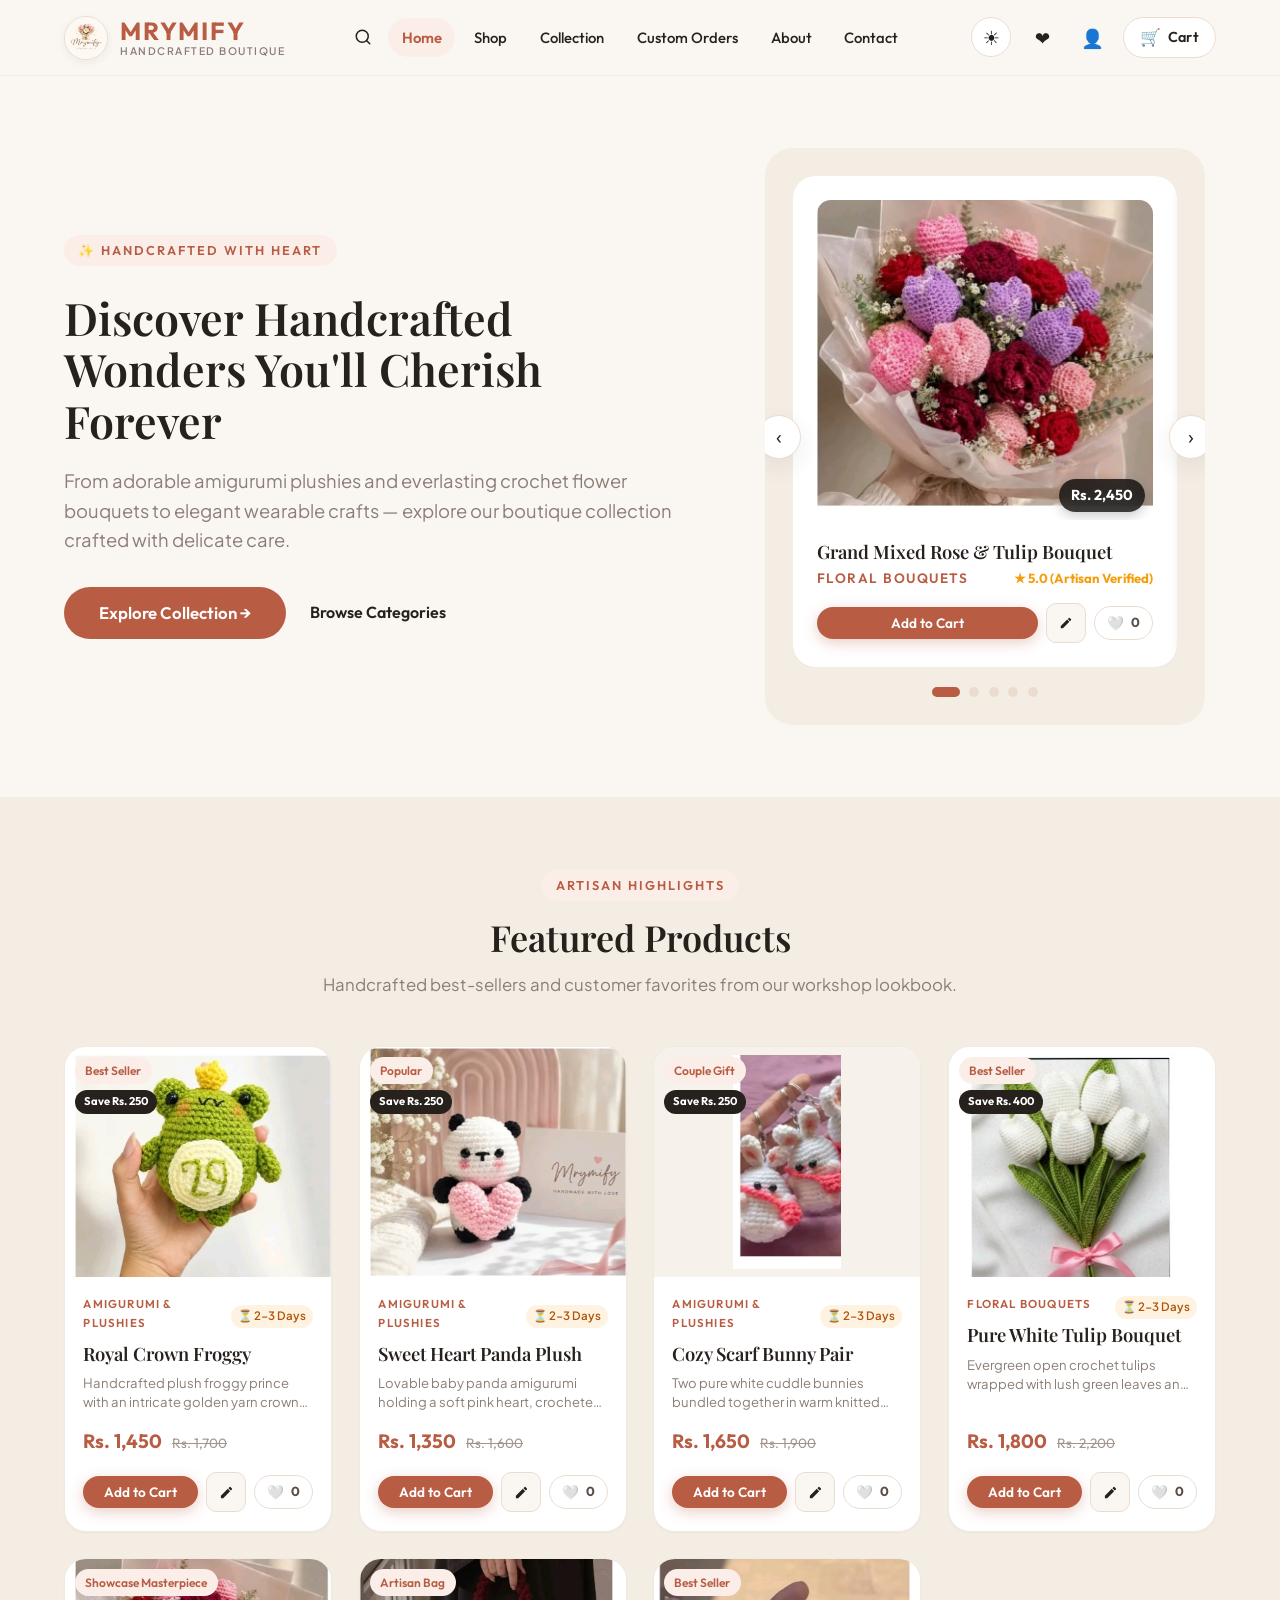
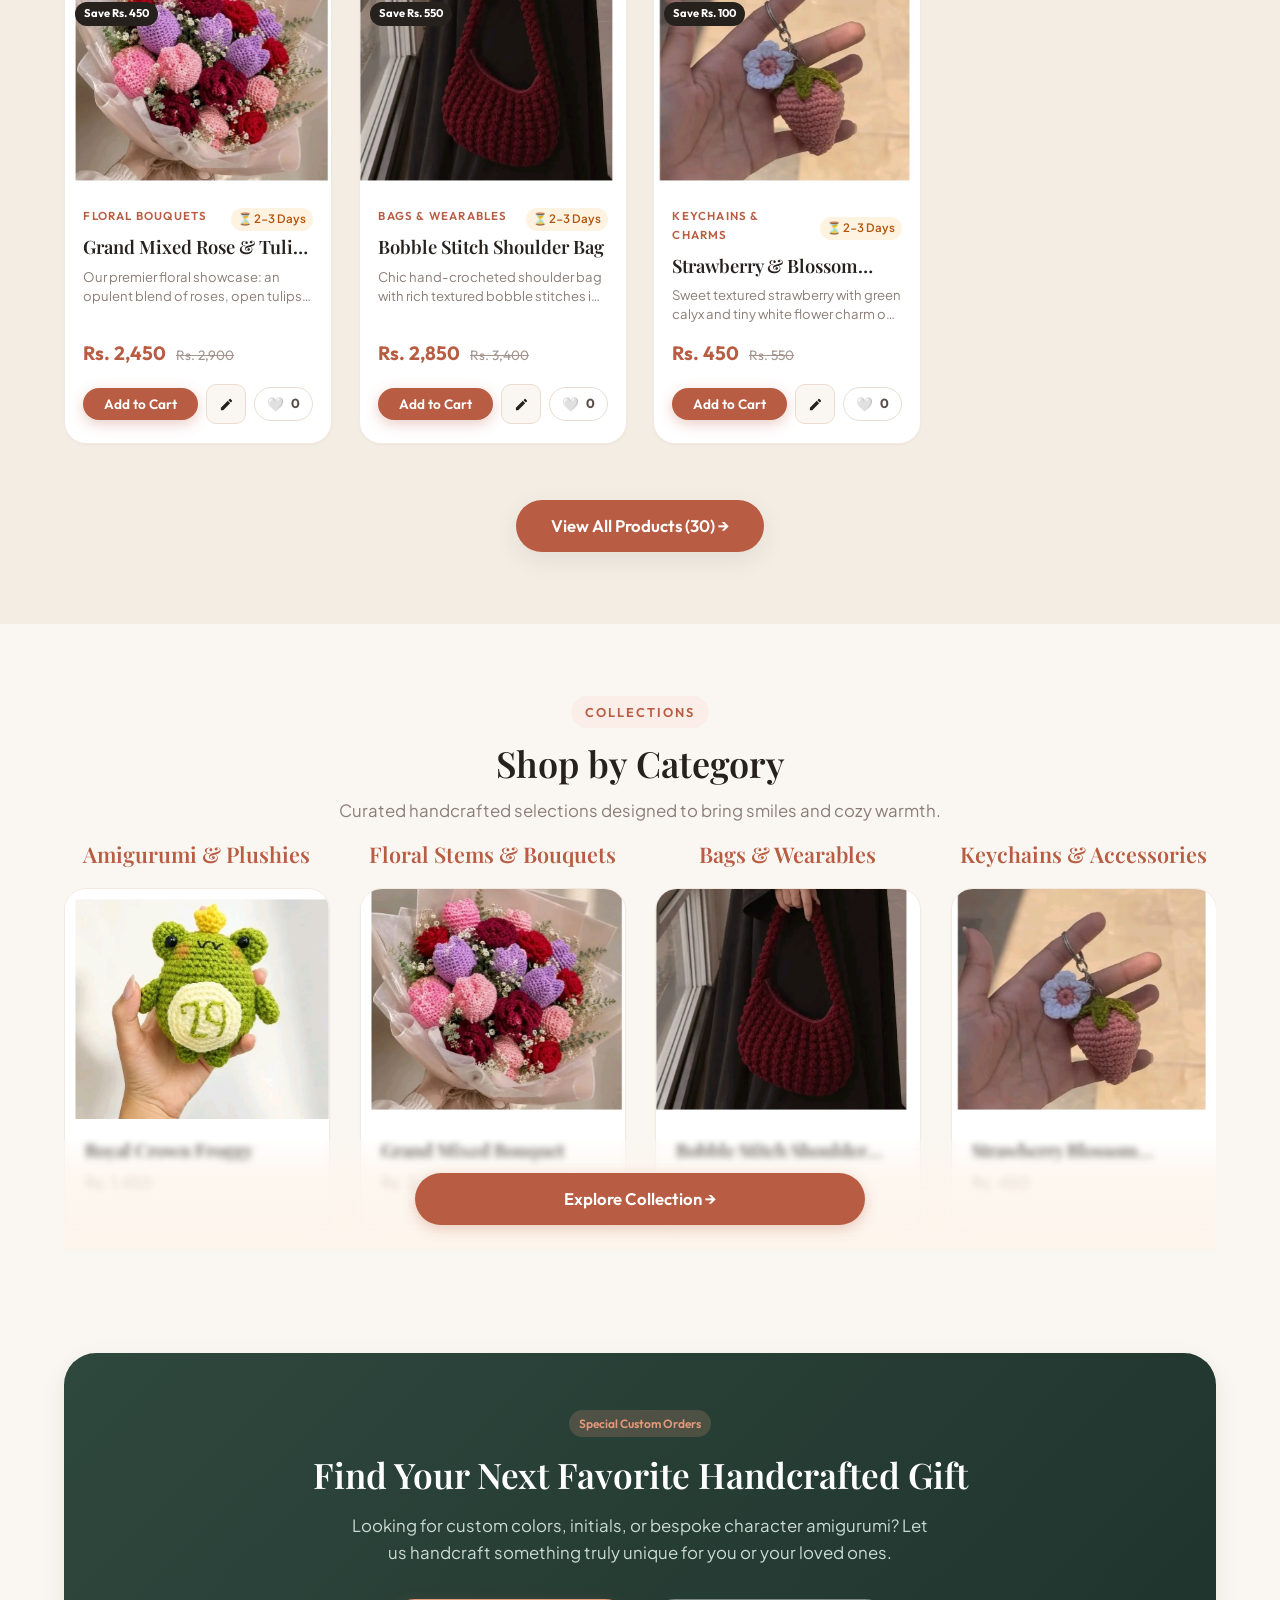
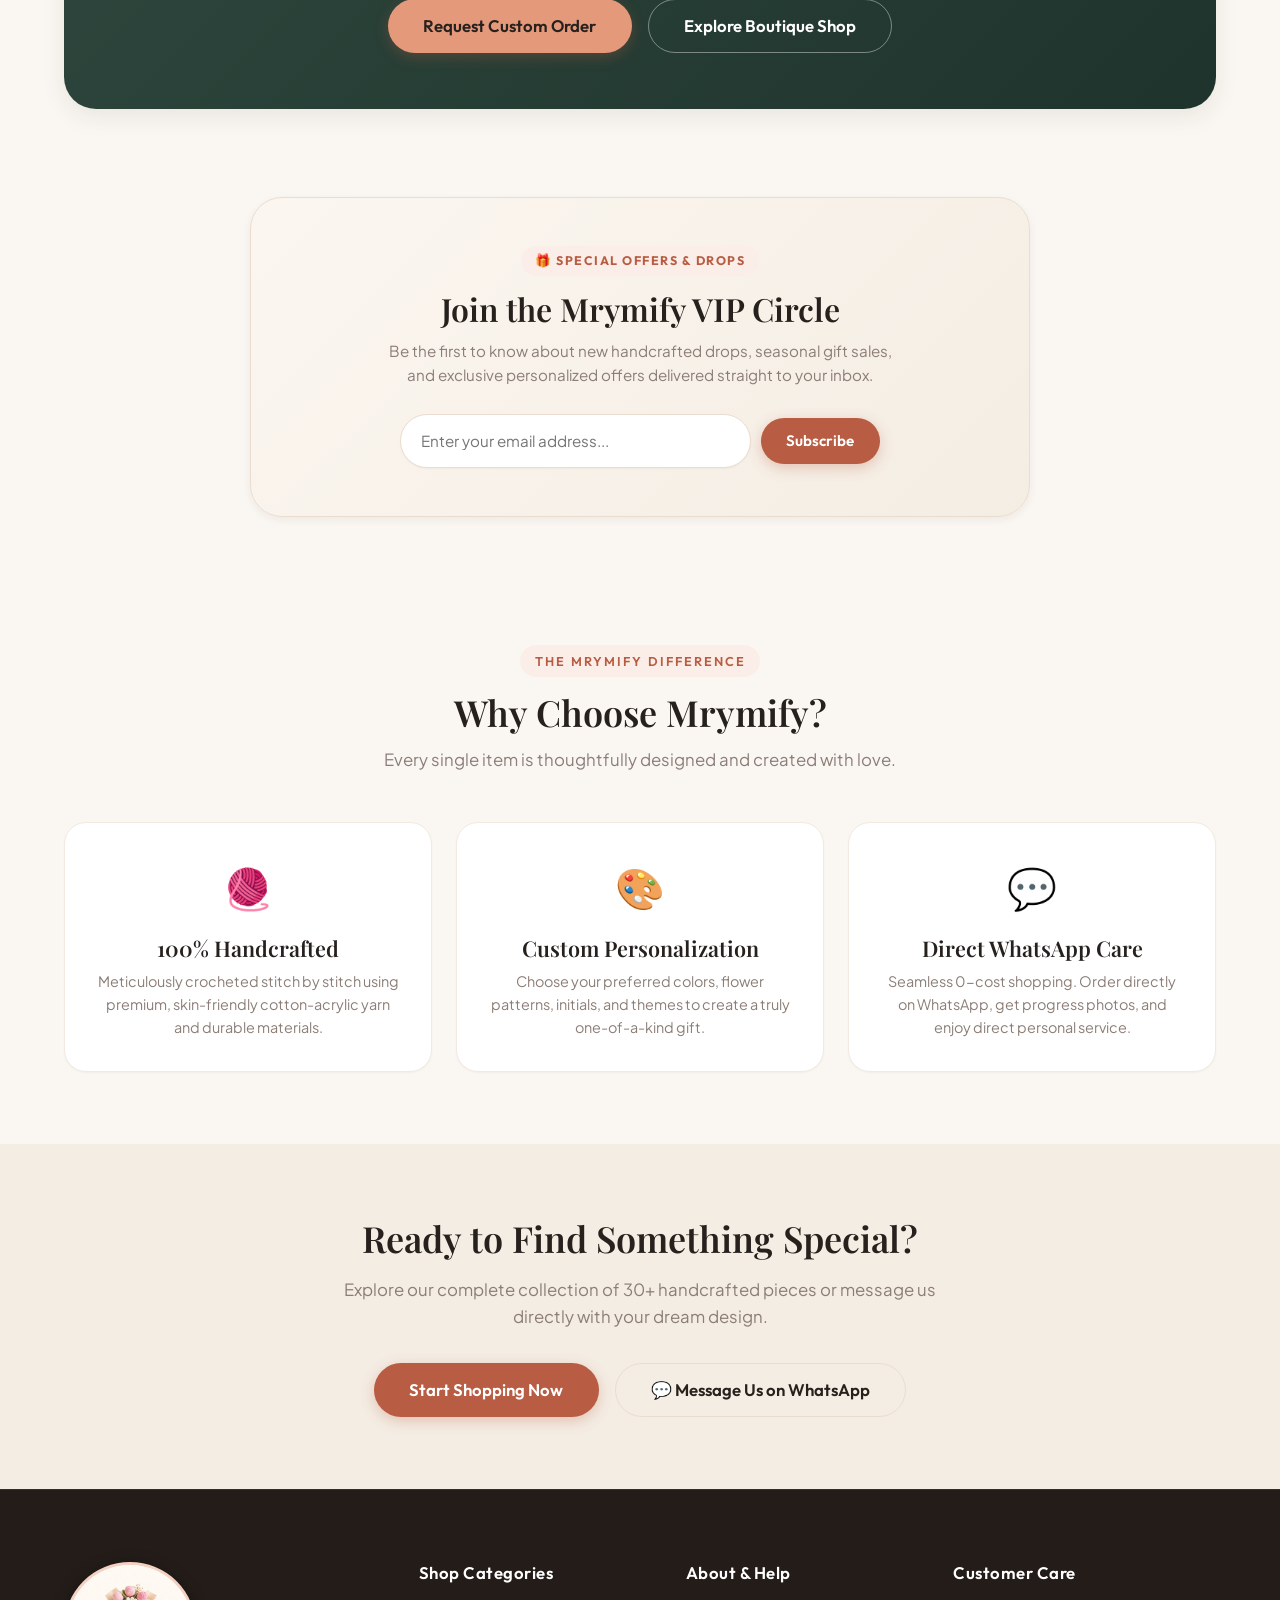
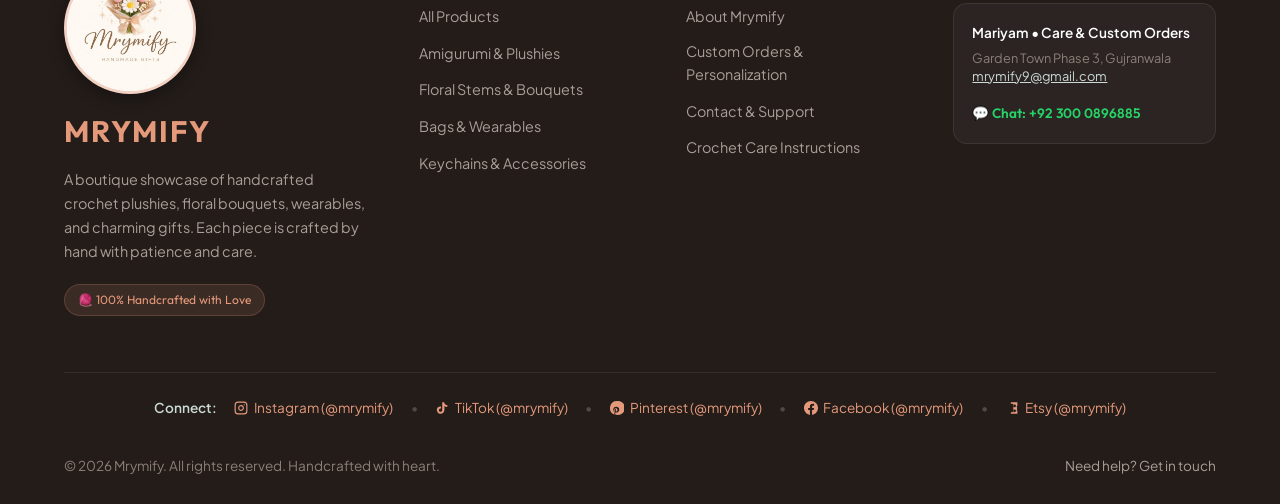
==== commit 88d4743c: "feat: arrange products 3-4 in a row on mobile with modern boutique e-commerce styling" ====
--- a/index.html
+++ b/index.html
@@ -424,22 +424,22 @@
                     </p>
                 </div>
 
-                <div class="products-grid" style="grid-template-columns: repeat(auto-fit, minmax(280px, 1fr));">
-                    <div class="product-card" style="padding: 2rem; text-align: center; align-items: center;">
+                <div class="why-choose-grid" style="display: grid; grid-template-columns: repeat(auto-fit, minmax(260px, 1fr)); gap: 1.5rem;">
+                    <div class="feature-value-card" style="background: var(--color-surface); border: 1px solid var(--color-border-light); border-radius: var(--radius-lg); padding: 2rem; text-align: center; display: flex; flex-direction: column; align-items: center; box-shadow: var(--shadow-xs);">
                         <span style="font-size: 2.5rem; margin-bottom: 1rem;">🧶</span>
                         <h3 class="font-heading" style="font-size: 1.35rem; margin-bottom: 0.5rem;">100% Handcrafted</h3>
                         <p style="font-size: 0.9rem; color: var(--color-text-muted); line-height: 1.6;">
                             Meticulously crocheted stitch by stitch using premium, skin-friendly cotton-acrylic yarn and durable materials.
                         </p>
                     </div>
-                    <div class="product-card" style="padding: 2rem; text-align: center; align-items: center;">
+                    <div class="feature-value-card" style="background: var(--color-surface); border: 1px solid var(--color-border-light); border-radius: var(--radius-lg); padding: 2rem; text-align: center; display: flex; flex-direction: column; align-items: center; box-shadow: var(--shadow-xs);">
                         <span style="font-size: 2.5rem; margin-bottom: 1rem;">🎨</span>
                         <h3 class="font-heading" style="font-size: 1.35rem; margin-bottom: 0.5rem;">Custom Personalization</h3>
                         <p style="font-size: 0.9rem; color: var(--color-text-muted); line-height: 1.6;">
                             Choose your preferred colors, flower patterns, initials, and themes to create a truly one-of-a-kind gift.
                         </p>
                     </div>
-                    <div class="product-card" style="padding: 2rem; text-align: center; align-items: center;">
+                    <div class="feature-value-card" style="background: var(--color-surface); border: 1px solid var(--color-border-light); border-radius: var(--radius-lg); padding: 2rem; text-align: center; display: flex; flex-direction: column; align-items: center; box-shadow: var(--shadow-xs);">
                         <span style="font-size: 2.5rem; margin-bottom: 1rem;">💬</span>
                         <h3 class="font-heading" style="font-size: 1.35rem; margin-bottom: 0.5rem;">Direct WhatsApp Care</h3>
                         <p style="font-size: 0.9rem; color: var(--color-text-muted); line-height: 1.6;">
--- a/css/style.css
+++ b/css/style.css
@@ -865,19 +865,18 @@
 }
 
 /* ==========================================================================
-   Featured Products Centered Grid (Row 2 Centered)
+   Featured Products Grid
    ========================================================================== */
 .featured-products-grid {
-    display: flex;
-    flex-wrap: wrap;
-    justify-content: center;
+    display: grid;
+    grid-template-columns: repeat(4, 1fr);
     gap: 1.65rem;
 }
 
 .featured-products-grid .product-card {
-    flex: 0 1 calc(25% - 1.25rem);
-    min-width: 260px;
-    max-width: 285px;
+    width: 100%;
+    min-width: 0;
+    max-width: none;
 }
 
 /* ==========================================================================
@@ -1050,9 +1049,11 @@
    Responsive Breakpoints
    ========================================================================== */
 @media (max-width: 1199px) {
-    .products-grid {
-        grid-template-columns: repeat(3, 1fr);
-        gap: 1.4rem;
+    .products-grid,
+    .featured-products-grid,
+    .related-products-grid {
+        grid-template-columns: repeat(4, 1fr);
+        gap: 1.35rem;
     }
 }
 
@@ -1079,24 +1080,55 @@
         font-size: 1.85rem;
     }
 
-    .products-grid {
-        grid-template-columns: repeat(2, 1fr);
-        gap: 1.25rem;
+    /* Tablets: 4 items in a row */
+    .products-grid,
+    .featured-products-grid,
+    .related-products-grid {
+        grid-template-columns: repeat(4, 1fr);
+        gap: 0.85rem;
+    }
+}
+
+@media (max-width: 768px) {
+    :root {
+        --container-padding: 0.75rem;
+    }
+
+    /* Mobile standard 3 in a row layout (4 in a row via toggle or widescreen mobile) */
+    .products-grid,
+    .featured-products-grid,
+    .related-products-grid {
+        grid-template-columns: repeat(3, 1fr);
+        gap: 0.55rem;
+    }
+
+    .products-grid.grid-cols-4,
+    .featured-products-grid.grid-cols-4,
+    .related-products-grid.grid-cols-4 {
+        grid-template-columns: repeat(4, 1fr) !important;
+        gap: 0.38rem;
+    }
+
+    .products-grid.grid-cols-3,
+    .featured-products-grid.grid-cols-3,
+    .related-products-grid.grid-cols-3 {
+        grid-template-columns: repeat(3, 1fr) !important;
+        gap: 0.55rem;
     }
 }
 
 @media (max-width: 640px) {
     :root {
-        --container-padding: 1.15rem;
+        --container-padding: 0.6rem;
         --navbar-height: 64px;
     }
 
     .section {
-        padding: 2.75rem 0;
+        padding: 2.25rem 0;
     }
 
     .section-title {
-        font-size: 1.6rem;
+        font-size: 1.5rem;
     }
 
     .hero-showcase-card {
@@ -1107,14 +1139,322 @@
         height: 240px;
     }
 
-    .products-grid {
-        grid-template-columns: 1fr;
-        gap: 1.25rem;
+    .products-grid,
+    .featured-products-grid,
+    .related-products-grid {
+        grid-template-columns: repeat(3, 1fr);
+        gap: 0.5rem;
+    }
+
+    .products-grid.grid-cols-4,
+    .featured-products-grid.grid-cols-4,
+    .related-products-grid.grid-cols-4 {
+        grid-template-columns: repeat(4, 1fr) !important;
+        gap: 0.32rem;
+    }
+
+    .products-grid.grid-cols-3,
+    .featured-products-grid.grid-cols-3,
+    .related-products-grid.grid-cols-3 {
+        grid-template-columns: repeat(3, 1fr) !important;
+        gap: 0.5rem;
+    }
+}
+
+@media (max-width: 390px) {
+    :root {
+        --container-padding: 0.45rem;
+    }
+
+    .products-grid,
+    .featured-products-grid,
+    .related-products-grid {
+        grid-template-columns: repeat(3, 1fr);
+        gap: 0.35rem;
+    }
+
+    .products-grid.grid-cols-4,
+    .featured-products-grid.grid-cols-4,
+    .related-products-grid.grid-cols-4 {
+        grid-template-columns: repeat(4, 1fr) !important;
+        gap: 0.25rem;
+    }
+}
+
+/* ==========================================================================
+   Modern Boutique Mobile 3-4 in a Row Product Card Styling
+   (Inspired by Zara, ASOS, Shein High-Density E-Commerce Grids)
+   ========================================================================== */
+@media (max-width: 768px) {
+    .product-card {
+        border-radius: 10px;
+        box-shadow: 0 1px 4px rgba(39, 33, 30, 0.05);
+        border: 1px solid var(--color-border-light);
+        background-color: var(--color-surface);
+        overflow: hidden;
+        transition: transform 0.15s ease, box-shadow 0.15s ease;
+        position: relative;
+    }
+
+    .product-card:active {
+        transform: scale(0.98);
     }
 
     .product-card-img-wrap {
-        height: 210px;
-    }
+        width: 100%;
+        height: auto !important;
+        aspect-ratio: 1 / 1;
+        position: relative;
+        overflow: hidden;
+        background-color: #f7f3ed;
+    }
+
+    .product-card-img {
+        width: 100%;
+        height: 100%;
+        object-fit: cover;
+    }
+
+    /* Signature Fashion Floating Heart Button (Top Right) */
+    .product-card .btn-like {
+        position: absolute !important;
+        top: 6px !important;
+        right: 6px !important;
+        z-index: 5 !important;
+        width: 26px !important;
+        height: 26px !important;
+        min-width: 26px !important;
+        padding: 0 !important;
+        border-radius: 50% !important;
+        background: rgba(255, 255, 255, 0.9) !important;
+        backdrop-filter: blur(6px) !important;
+        -webkit-backdrop-filter: blur(6px) !important;
+        box-shadow: 0 2px 6px rgba(0, 0, 0, 0.12) !important;
+        border: 1px solid rgba(0, 0, 0, 0.06) !important;
+        display: inline-flex !important;
+        align-items: center !important;
+        justify-content: center !important;
+        cursor: pointer;
+        transition: transform 0.15s ease, background 0.15s ease;
+    }
+
+    .product-card .btn-like:active {
+        transform: scale(1.15) !important;
+    }
+
+    .product-card .btn-like .like-count {
+        display: none !important;
+    }
+
+    .product-card .btn-like .heart-icon {
+        font-size: 0.76rem !important;
+        line-height: 1 !important;
+    }
+
+    .product-card .btn-like.liked {
+        background: rgba(254, 242, 242, 0.95) !important;
+        border-color: #fca5a5 !important;
+    }
+
+    /* Floating Badges (Top Left) */
+    .product-card-badges {
+        top: 6px;
+        left: 6px;
+        gap: 0.2rem;
+    }
+
+    .product-card-badges .badge,
+    .product-card-badges .product-discount-badge {
+        font-size: 0.55rem;
+        padding: 2px 5px;
+        font-weight: 700;
+        letter-spacing: 0.2px;
+        border-radius: 4px;
+        white-space: nowrap;
+    }
+
+    /* Content Area */
+    .product-card-content {
+        padding: 0.42rem 0.4rem 0.45rem;
+        display: flex;
+        flex-direction: column;
+        flex: 1 0 auto;
+    }
+
+    .product-card-category {
+        font-size: 0.58rem;
+        text-transform: uppercase;
+        letter-spacing: 0.4px;
+        font-weight: 600;
+        color: var(--color-primary);
+        margin-bottom: 2px;
+        white-space: nowrap;
+        overflow: hidden;
+        text-overflow: ellipsis;
+        display: block;
+    }
+
+    /* Hide bulky estimation tag inside cards on 3-4 col grids */
+    .product-card-content span[style*="⏳"] {
+        display: none !important;
+    }
+
+    .product-card-title {
+        font-size: 0.76rem;
+        font-weight: 600;
+        line-height: 1.25;
+        margin-bottom: 2px;
+        color: var(--color-text-main);
+        display: -webkit-box;
+        -webkit-line-clamp: 2;
+        line-clamp: 2;
+        -webkit-box-orient: vertical;
+        overflow: hidden;
+        height: 2.15em;
+        word-break: break-word;
+    }
+
+    /* Minimalist clean hide description on dense multi-column grids */
+    .product-card-desc {
+        display: none !important;
+    }
+
+    /* Pricing */
+    .product-card-pricing {
+        margin: 2px 0 5px 0;
+        gap: 3px;
+        display: flex;
+        align-items: baseline;
+        flex-wrap: wrap;
+    }
+
+    .product-price-current {
+        font-size: 0.82rem;
+        font-weight: 700;
+        color: var(--color-primary);
+    }
+
+    .product-price-original {
+        font-size: 0.65rem;
+        text-decoration: line-through;
+        color: var(--color-text-muted);
+    }
+
+    /* Action Buttons (Add to Bag & Customize) */
+    .product-card-actions {
+        display: flex !important;
+        gap: 3px !important;
+        align-items: center !important;
+        width: 100% !important;
+        margin-top: auto !important;
+    }
+
+    .product-card-actions .btn-add-cart {
+        flex: 1 !important;
+        min-width: 0 !important;
+        padding: 0.32rem 0.2rem !important;
+        border-radius: 6px !important;
+        height: 28px !important;
+        white-space: nowrap !important;
+        display: inline-flex !important;
+        align-items: center !important;
+        justify-content: center !important;
+    }
+
+    .product-card-actions .btn-add-cart span {
+        display: none !important;
+    }
+
+    .product-card-actions .btn-add-cart::after {
+        content: '+ Bag';
+        font-size: 0.72rem;
+        font-weight: 600;
+    }
+
+    .product-card-actions .btn-customize {
+        width: 28px !important;
+        height: 28px !important;
+        min-width: 28px !important;
+        padding: 0 !important;
+        border-radius: 6px !important;
+        display: inline-flex !important;
+        align-items: center !important;
+        justify-content: center !important;
+        flex-shrink: 0 !important;
+    }
+
+    .product-card-actions .btn-customize svg {
+        width: 13px;
+        height: 13px;
+    }
+}
+
+/* Specific 4-in-a-row Ultra-Dense Compact Modifiers */
+@media (max-width: 576px) {
+    .products-grid.grid-cols-4 .product-card-content,
+    .featured-products-grid.grid-cols-4 .product-card-content,
+    .related-products-grid.grid-cols-4 .product-card-content {
+        padding: 0.32rem 0.28rem 0.38rem;
+    }
+
+    .products-grid.grid-cols-4 .product-card-title,
+    .featured-products-grid.grid-cols-4 .product-card-title,
+    .related-products-grid.grid-cols-4 .product-card-title {
+        font-size: 0.7rem;
+    }
+
+    .products-grid.grid-cols-4 .product-price-current,
+    .featured-products-grid.grid-cols-4 .product-price-current,
+    .related-products-grid.grid-cols-4 .product-price-current {
+        font-size: 0.75rem;
+    }
+
+    .products-grid.grid-cols-4 .btn-add-cart::after,
+    .featured-products-grid.grid-cols-4 .btn-add-cart::after,
+    .related-products-grid.grid-cols-4 .btn-add-cart::after {
+        content: '+';
+        font-size: 0.82rem;
+        font-weight: 700;
+    }
+}
+
+/* Mobile 3 / 4 Column Switcher Toolbar (Shop Catalog) */
+.mobile-grid-switcher {
+    display: none;
+    align-items: center;
+    gap: 3px;
+    background: var(--color-surface-soft);
+    padding: 3px;
+    border-radius: var(--radius-full);
+    border: 1px solid var(--color-border);
+}
+
+@media (max-width: 768px) {
+    .mobile-grid-switcher {
+        display: inline-flex;
+    }
+}
+
+.grid-switcher-btn {
+    border: none;
+    background: none;
+    font-family: var(--font-brand);
+    font-size: 0.72rem;
+    font-weight: 700;
+    color: var(--color-text-muted);
+    padding: 3px 8px;
+    border-radius: var(--radius-full);
+    cursor: pointer;
+    transition: all 0.2s ease;
+    display: inline-flex;
+    align-items: center;
+    gap: 3px;
+}
+
+.grid-switcher-btn.active {
+    background: var(--color-surface);
+    color: var(--color-primary);
+    box-shadow: 0 1px 3px rgba(0, 0, 0, 0.1);
 }
 
 /* ==========================================================================
@@ -1148,16 +1488,15 @@
 }
 
 .gallery-grid {
-    display: flex;
-    flex-wrap: wrap;
-    justify-content: center;
+    display: grid;
+    grid-template-columns: repeat(4, 1fr);
     gap: 1.65rem;
 }
 
 .gallery-grid .gallery-item {
-    flex: 0 1 calc(25% - 1.25rem);
-    min-width: 260px;
-    max-width: 285px;
+    width: 100%;
+    min-width: 0;
+    max-width: none;
     display: none; /* Hidden by default for filtering */
 }
 
@@ -1165,16 +1504,39 @@
     display: flex; /* product cards use flex */
 }
 
-@media (max-width: 900px) {
-    .gallery-grid .gallery-item {
-        flex: 0 1 calc(33.333% - 1.25rem);
+@media (max-width: 991px) {
+    .gallery-grid {
+        grid-template-columns: repeat(4, 1fr);
+        gap: 0.85rem;
+    }
+}
+
+@media (max-width: 768px) {
+    .gallery-grid {
+        grid-template-columns: repeat(3, 1fr);
+        gap: 0.55rem;
+    }
+    .gallery-grid.grid-cols-4 {
+        grid-template-columns: repeat(4, 1fr) !important;
+        gap: 0.38rem;
     }
 }
 
 @media (max-width: 640px) {
-    .gallery-grid .gallery-item {
-        flex: 0 1 100%;
-        max-width: 100%;
+    .gallery-grid {
+        grid-template-columns: repeat(3, 1fr);
+        gap: 0.5rem;
+    }
+    .gallery-grid.grid-cols-4 {
+        grid-template-columns: repeat(4, 1fr) !important;
+        gap: 0.32rem;
+    }
+}
+
+@media (max-width: 390px) {
+    .gallery-grid {
+        grid-template-columns: repeat(3, 1fr);
+        gap: 0.35rem;
     }
 }
 
@@ -2717,9 +3079,6 @@
     .product-reviews-grid {
         grid-template-columns: repeat(2, 1fr);
     }
-    .related-products-grid {
-        grid-template-columns: repeat(2, 1fr);
-    }
 }
 
 @media (max-width: 640px) {
@@ -2729,9 +3088,6 @@
     .product-reviews-grid {
         grid-template-columns: 1fr;
     }
-    .related-products-grid {
-        grid-template-columns: 1fr;
-    }
     .product-craft-highlights {
         grid-template-columns: 1fr;
     }
